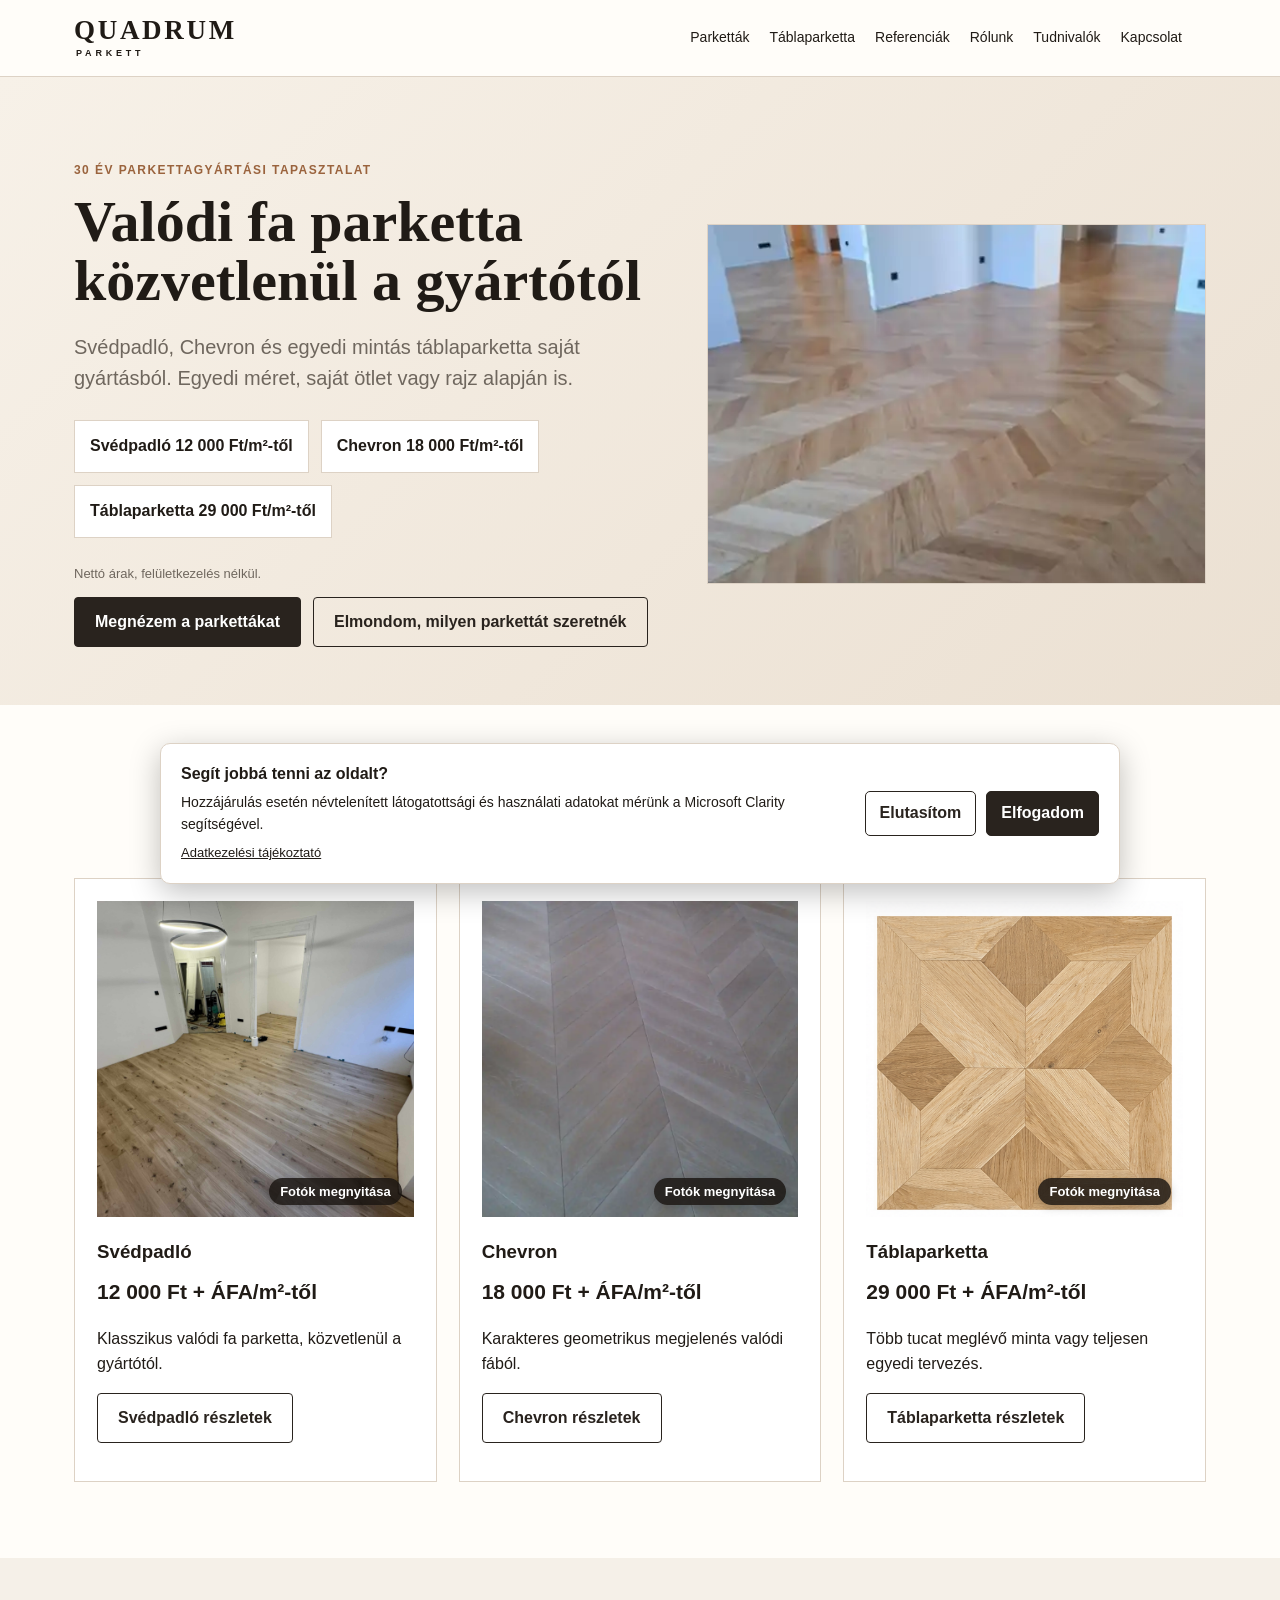
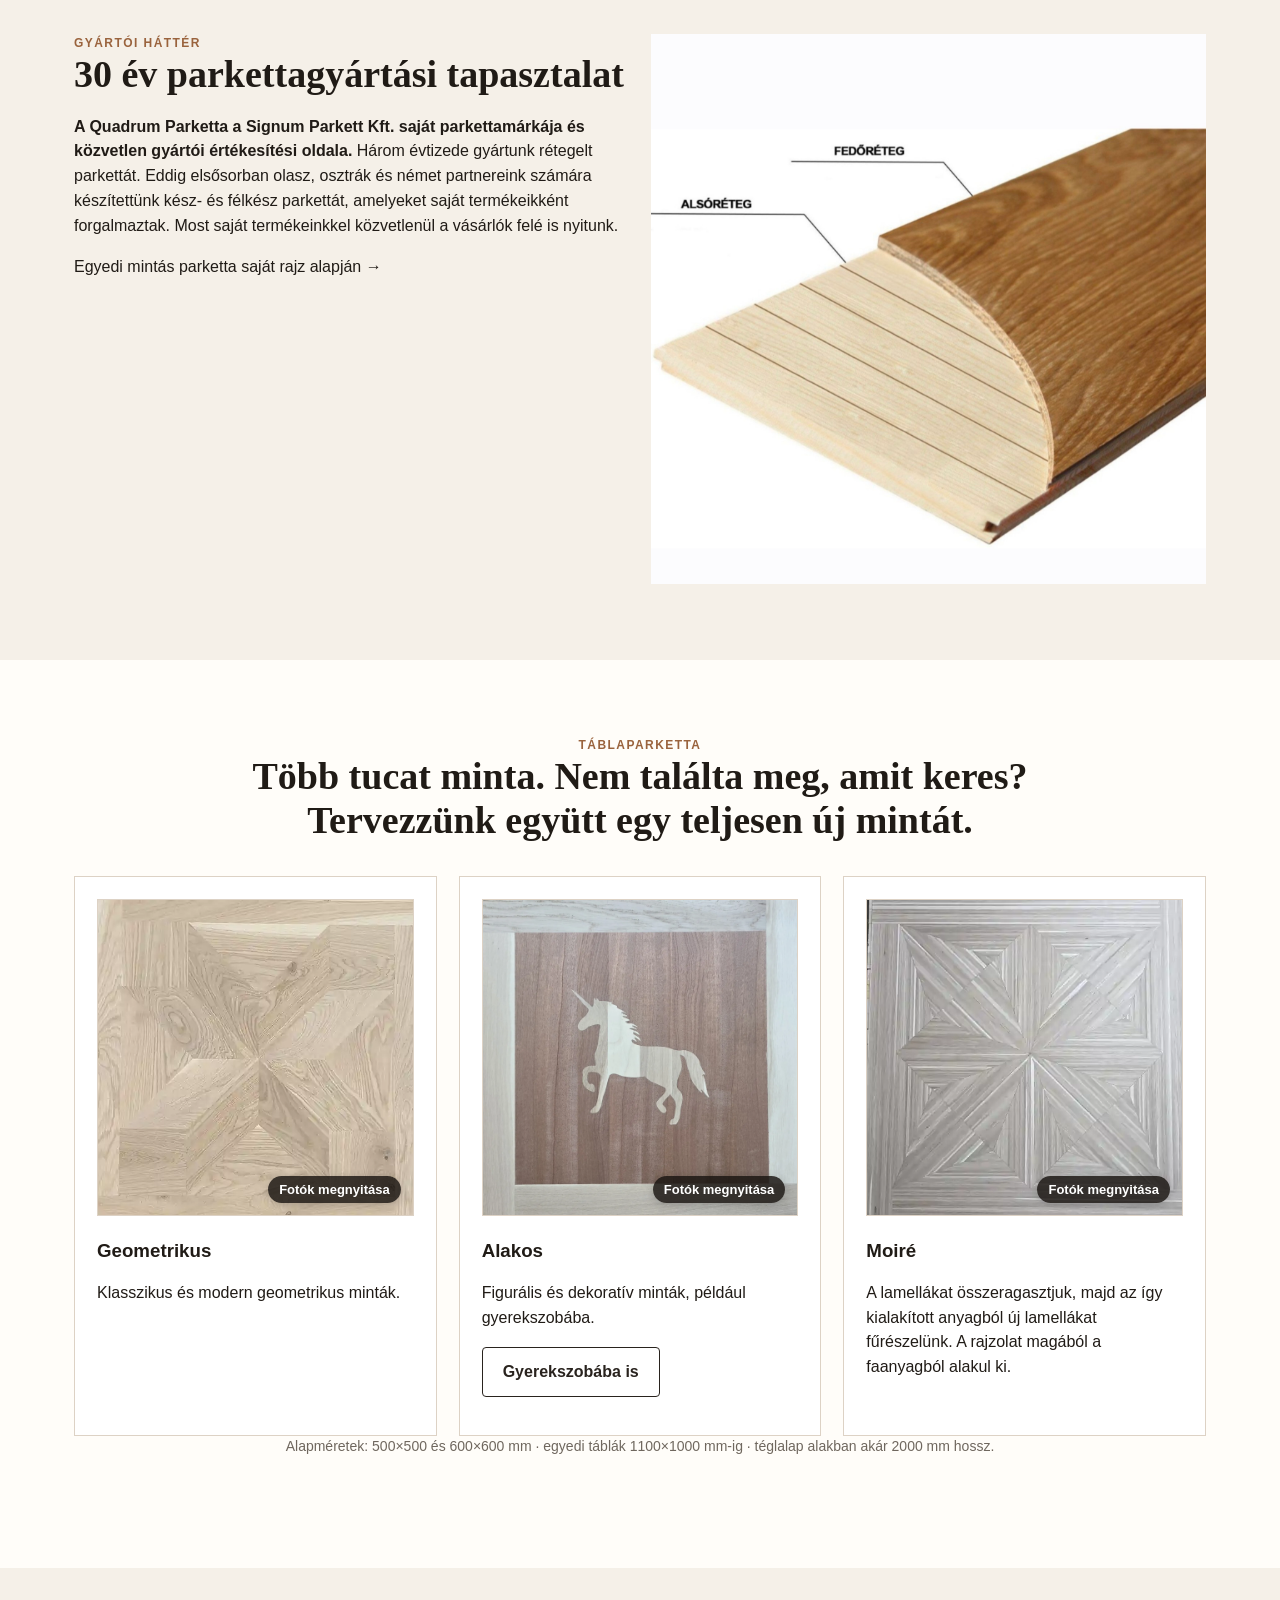
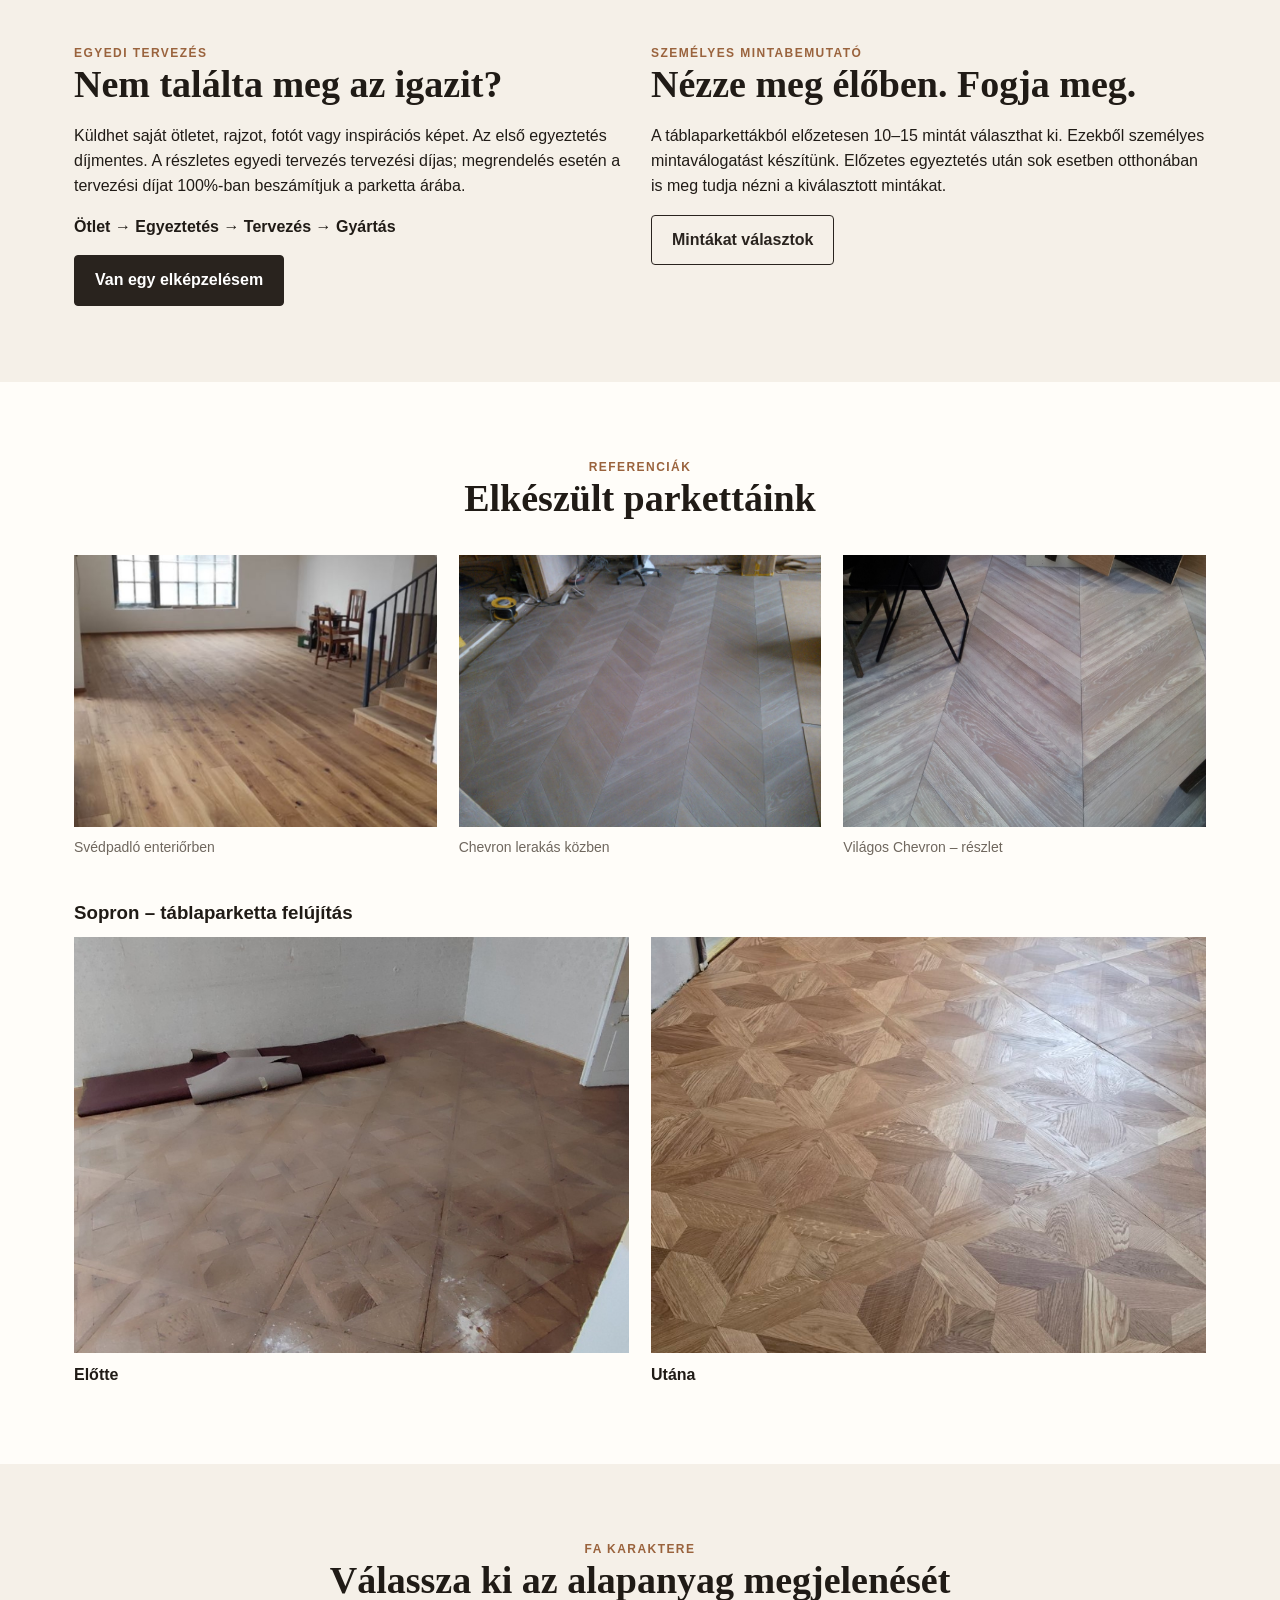
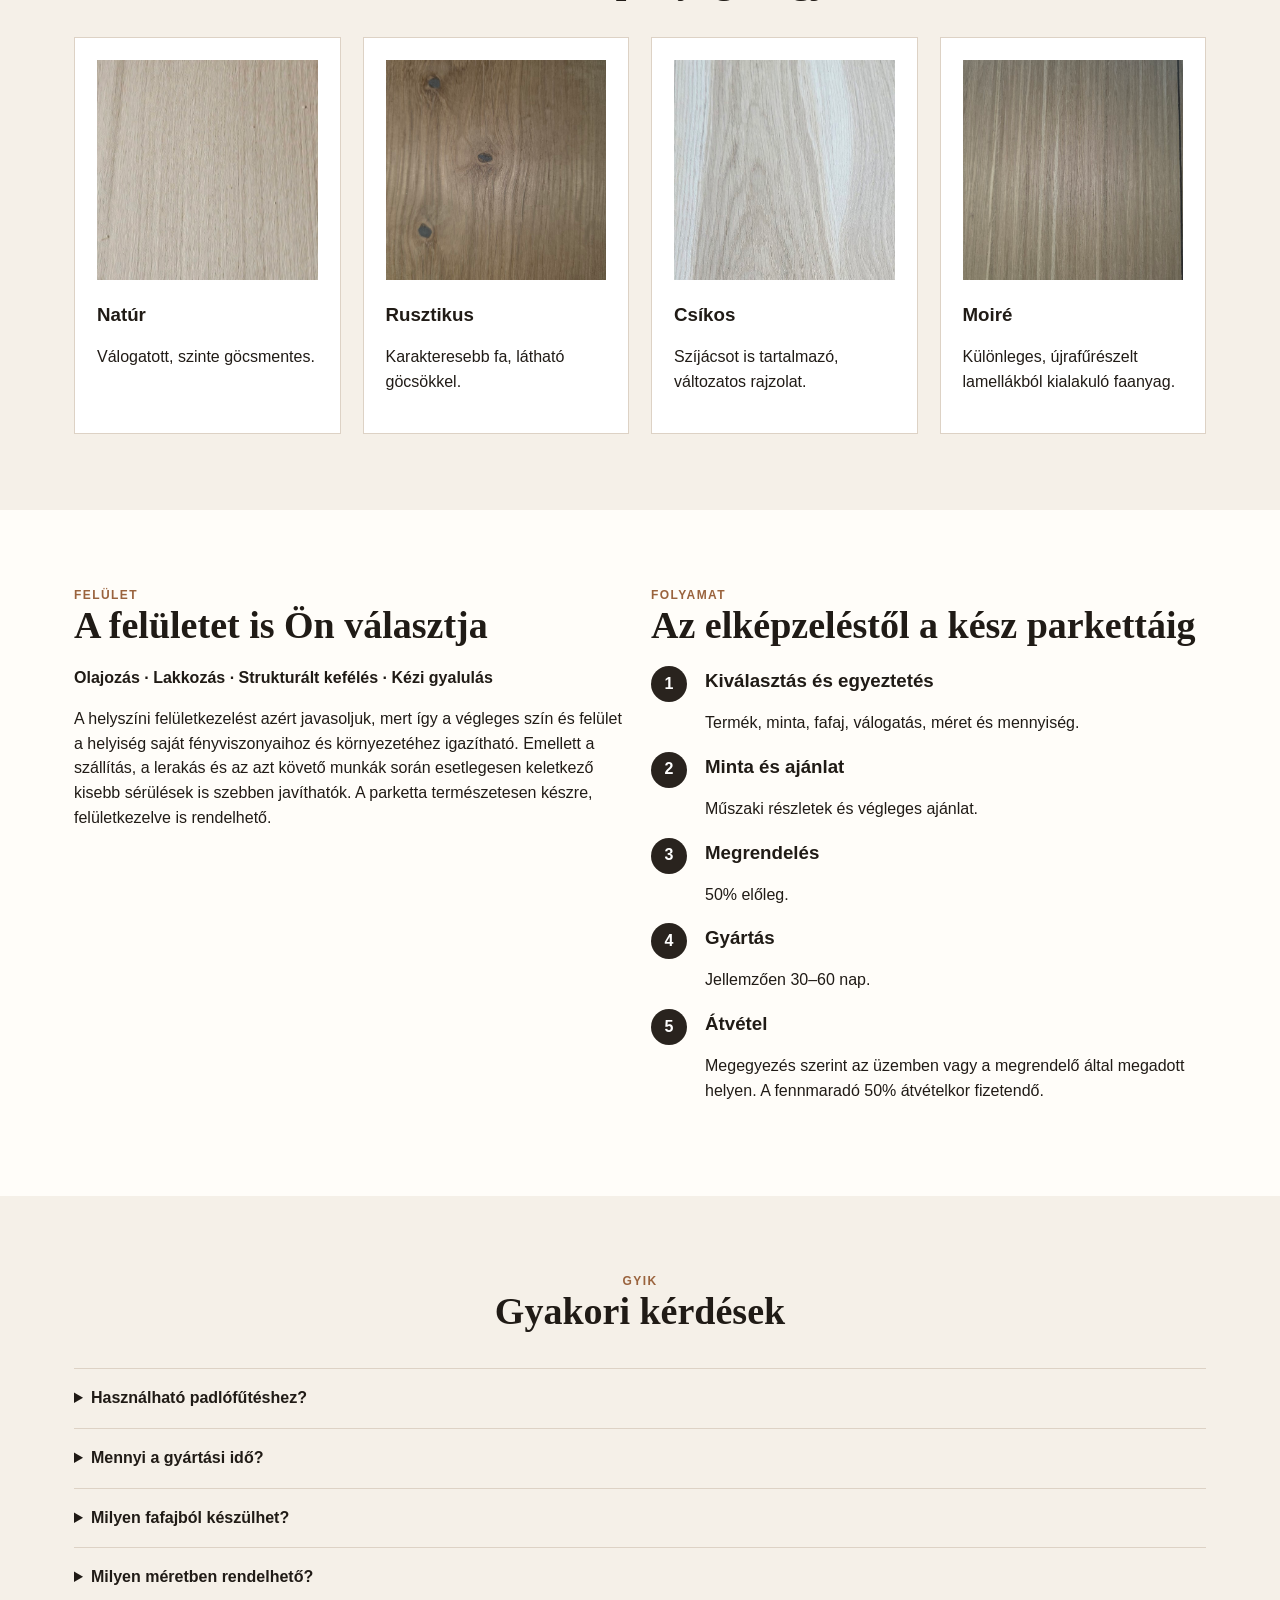
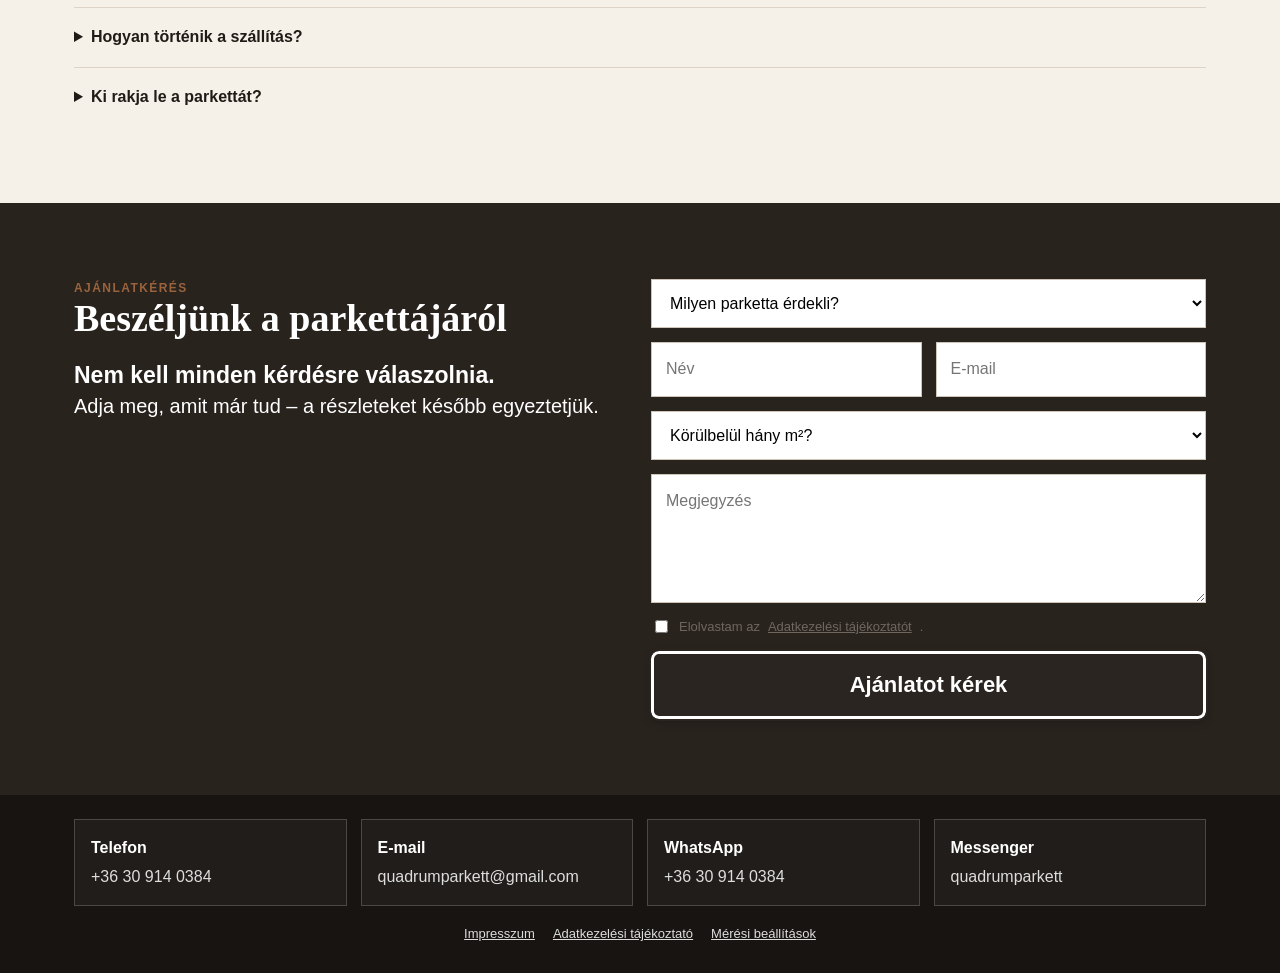
==== index.html @ 2db53fca "Link table parquet card to product page" ====
<!doctype html><html lang="hu"><head><meta charset="UTF-8"><meta name="viewport" content="width=device-width,initial-scale=1"><meta name="description" content="Valódi fa parketta közvetlenül a gyártótól. Svédpadló, Chevron és egyedi mintás táblaparketta akár saját rajz alapján."><title>Quadrum Parketta – közvetlenül a gyártótól</title><link rel="stylesheet" href="styles.css?v=20260909-gallery-3"><script src="analytics.js?v=20260909" defer></script><script src="gallery.js?v=20260909-6" defer></script></head><body>
<header class="header"><div class="wrap nav"><a class="brand" href="#" aria-label="Quadrum Parketta"><span class="brand-main">QUADRUM</span><span class="brand-sub">PARKETT</span></a><nav class="navlinks"><a href="#parkettak">Parketták</a><a href="#tabla">Táblaparketta</a><a href="#referenciak">Referenciák</a><a href="#rolunk">Rólunk</a><a href="#tudnivalok">Tudnivalók</a><a href="#kapcsolat">Kapcsolat</a></nav><div class="header-actions"><a class="btn alt contact-btn" href="#kapcsolat">Kapcsolat</a></div></div></header>
<main>
<section class="hero"><div class="wrap hero-grid"><div><div class="eyebrow">30 év parkettagyártási tapasztalat</div><h1>Valódi fa parketta közvetlenül a gyártótól</h1><p class="lead">Svédpadló, Chevron és egyedi mintás táblaparketta saját gyártásból. Egyedi méret, saját ötlet vagy rajz alapján is.</p><div class="prices"><a class="price" href="#svedpadlo">Svédpadló 12 000 Ft/m²-től</a><a class="price" href="#chevron">Chevron 18 000 Ft/m²-től</a><a class="price" href="#tablaparketta">Táblaparketta 29 000 Ft/m²-től</a></div><p class="note">Nettó árak, felületkezelés nélkül.</p><div class="actions"><a class="btn" href="#parkettak">Megnézem a parkettákat</a><a class="btn alt" href="#ajanlat">Elmondom, milyen parkettát szeretnék</a></div></div><img class="photo-img hero-photo" src="images/hero-selected.webp" alt="Quadrum Parketta referencia"></div></section>
<section id="parkettak" class="section"><div class="wrap"><div class="center"><div class="eyebrow">Válasszon parkettát</div><h2>Három irány. Egyedi gyártási szabadság.</h2></div><div class="grid3">
<article id="svedpadlo" class="card gallery-card"><button class="square-photo gallery-trigger" type="button" data-gallery="svedpadlo" aria-label="Svédpadló galéria megnyitása"><img src="images/svedpadlo.jpg" alt="Svédpadló" style="object-fit:cover"><span class="gallery-hint">Fotók megnyitása</span></button><h3>Svédpadló</h3><div class="bigprice">12 000 Ft + ÁFA/m²-től</div><p>Klasszikus valódi fa parketta, közvetlenül a gyártótól.</p><p><a class="btn alt" href="svedpadlo/">Svédpadló részletek</a></p></article>
<article id="chevron" class="card gallery-card"><button class="square-photo gallery-trigger" type="button" data-gallery="chevron" aria-label="Chevron galéria megnyitása"><img src="images/chevron-selected.webp" alt="Chevron parketta" style="object-fit:cover"><span class="gallery-hint">Fotók megnyitása</span></button><h3>Chevron</h3><div class="bigprice">18 000 Ft + ÁFA/m²-től</div><p>Karakteres geometrikus megjelenés valódi fából.</p><p><a class="btn alt" href="chevron/">Chevron részletek</a></p></article>
<article id="tablaparketta" class="card gallery-card"><button class="square-photo gallery-trigger" type="button" data-gallery="tablaparketta" aria-label="Táblaparketta galéria megnyitása"><img src="images/deg-natur.png" alt="Dég Natúr táblaparketta"><span class="gallery-hint">Fotók megnyitása</span></button><h3>Táblaparketta</h3><div class="bigprice">29 000 Ft + ÁFA/m²-től</div><p>Több tucat meglévő minta vagy teljesen egyedi tervezés.</p><p><a class="btn alt" href="tablaparketta/">Táblaparketta részletek</a></p></article></div></div></section>
<section id="rolunk" class="section tint"><div class="wrap grid2"><div><div class="eyebrow">Gyártói háttér</div><h2>30 év parkettagyártási tapasztalat</h2><p><strong>A Quadrum Parketta a Signum Parkett Kft. saját parkettamárkája és közvetlen gyártói értékesítési oldala.</strong> Három évtizede gyártunk rétegelt parkettát. Eddig elsősorban olasz, osztrák és német partnereink számára készítettünk kész- és félkész parkettát, amelyeket saját termékeikként forgalmaztak. Most saját termékeinkkel közvetlenül a vásárlók felé is nyitunk.</p><p><a href="egyedi-parketta/">Egyedi mintás parketta saját rajz alapján →</a></p></div><img src="images/parketta-felepites.jpg" alt="Rétegelt fa parketta felépítése – fedőréteg és alsóréteg" width="1536" height="1522" loading="lazy" style="display:block;width:100%;height:auto;align-self:center"></div></section>
<section id="tabla" class="section"><div class="wrap"><div class="center"><div class="eyebrow">Táblaparketta</div><h2>Több tucat minta. Nem találta meg, amit keres? Tervezzünk együtt egy teljesen új mintát.</h2></div><div class="grid3"><div class="card gallery-card"><button class="square-photo gallery-trigger" type="button" data-gallery="geometrikus" aria-label="Geometrikus táblaparketta galéria megnyitása"><img src="images/geometrikus-selected.webp" alt="Geometrikus táblaparketta"><span class="gallery-hint">Fotók megnyitása</span></button><h3>Geometrikus</h3><p>Klasszikus és modern geometrikus minták.</p></div><div class="card gallery-card"><button class="square-photo gallery-trigger" type="button" data-gallery="alakos" aria-label="Alakos táblaparketta galéria megnyitása"><img src="images/gallery/tablaparketta-06.webp" alt="Alakos táblaparketta"><span class="gallery-hint">Fotók megnyitása</span></button><h3>Alakos</h3><p>Figurális és dekoratív minták, például gyerekszobába.</p><p><a class="btn alt" href="gyerekszoba/">Gyerekszobába is</a></p></div><div class="card gallery-card"><button class="square-photo gallery-trigger" type="button" data-gallery="moire" aria-label="Moiré táblaparketta galéria megnyitása"><img src="images/moire-selected.webp" alt="Moiré táblaparketta"><span class="gallery-hint">Fotók megnyitása</span></button><h3>Moiré</h3><p>A lamellákat összeragasztjuk, majd az így kialakított anyagból új lamellákat fűrészelünk. A rajzolat magából a faanyagból alakul ki.</p></div></div><p class="center meta">Alapméretek: 500×500 és 600×600 mm · egyedi táblák 1100×1000 mm-ig · téglalap alakban akár 2000 mm hossz.</p></div></section>
<section class="section tint"><div class="wrap grid2"><div><div class="eyebrow">Egyedi tervezés</div><h2>Nem találta meg az igazit?</h2><p>Küldhet saját ötletet, rajzot, fotót vagy inspirációs képet. Az első egyeztetés díjmentes. A részletes egyedi tervezés tervezési díjas; megrendelés esetén a tervezési díjat 100%-ban beszámítjuk a parketta árába.</p><p><strong>Ötlet → Egyeztetés → Tervezés → Gyártás</strong></p><a class="btn" href="#ajanlat">Van egy elképzelésem</a></div><div><div class="eyebrow">Személyes mintabemutató</div><h2>Nézze meg élőben. Fogja meg.</h2><p>A táblaparkettákból előzetesen 10–15 mintát választhat ki. Ezekből személyes mintaválogatást készítünk. Előzetes egyeztetés után sok esetben otthonában is meg tudja nézni a kiválasztott mintákat.</p><a class="btn alt" href="#ajanlat">Mintákat választok</a></div></div></section>
<section id="referenciak" class="section"><div class="wrap"><div class="center"><div class="eyebrow">Referenciák</div><h2>Elkészült parkettáink</h2></div><div class="grid3"><figure style="margin:0;min-width:0"><div style="aspect-ratio:4/3;overflow:hidden"><img src="images/referencia-svedpadlo.jpg" alt="Svédpadló enteriőrben" loading="lazy" style="display:block;width:100%;height:100%;object-fit:cover;transform:scale(1.12);"></div><figcaption class="meta" style="margin-top:10px">Svédpadló enteriőrben</figcaption></figure><figure style="margin:0;min-width:0"><div style="aspect-ratio:4/3;overflow:hidden"><img src="images/referencia-chevron-lerakas.jpg" alt="Chevron lerakás közben" loading="lazy" style="display:block;width:100%;height:100%;object-fit:cover;"></div><figcaption class="meta" style="margin-top:10px">Chevron lerakás közben</figcaption></figure><figure style="margin:0;min-width:0"><div style="aspect-ratio:4/3;overflow:hidden"><img src="images/referencia-chevron-vilagos.jpg" alt="Világos Chevron – részlet" loading="lazy" style="display:block;width:100%;height:100%;object-fit:cover;"></div><figcaption class="meta" style="margin-top:10px">Világos Chevron – részlet</figcaption></figure></div><div style="margin-top:40px"><h3>Sopron – táblaparketta felújítás</h3><div class="grid2"><figure style="margin:0;min-width:0"><a href="images/sopron-elotte.jpg" target="_blank" rel="noopener" aria-label="Előtte – teljes fotó megnyitása"><img src="images/sopron-elotte.jpg" alt="Soproni táblaparketta felújítás előtt" loading="lazy" style="display:block;width:100%;aspect-ratio:4/3;object-fit:cover"></a><figcaption style="margin-top:10px;font-weight:700">Előtte</figcaption></figure><figure style="margin:0;min-width:0"><a href="images/sopron-utana.jpg" target="_blank" rel="noopener" aria-label="Utána – teljes fotó megnyitása"><img src="images/sopron-utana.jpg" alt="Soproni táblaparketta felújítás után" loading="lazy" style="display:block;width:100%;aspect-ratio:4/3;object-fit:cover"></a><figcaption style="margin-top:10px;font-weight:700">Utána</figcaption></figure></div></div></div></section>
<section class="section tint"><div class="wrap"><div class="center"><div class="eyebrow">Fa karaktere</div><h2>Válassza ki az alapanyag megjelenését</h2></div><div class="grid4"><div class="card"><img src="images/fa-karakter-natur.jpg" alt="Natúr faanyag felülete" loading="lazy" style="display:block;width:100%;aspect-ratio:1/1;object-fit:cover;object-position:center;margin:0 0 20px"><h3>Natúr</h3><p>Válogatott, szinte göcsmentes.</p></div><div class="card"><img src="images/fa-karakter-rusztikus.jpg" alt="Rusztikus faanyag felülete" loading="lazy" style="display:block;width:100%;aspect-ratio:1/1;object-fit:cover;object-position:center;margin:0 0 20px"><h3>Rusztikus</h3><p>Karakteresebb fa, látható göcsökkel.</p></div><div class="card"><img src="images/fa-karakter-csikos.jpg" alt="Csíkos faanyag felülete" loading="lazy" style="display:block;width:100%;aspect-ratio:1/1;object-fit:cover;object-position:center;margin:0 0 20px"><h3>Csíkos</h3><p>Szíjácsot is tartalmazó, változatos rajzolat.</p></div><div class="card"><img src="images/fa-karakter-moire.jpg" alt="Moiré faanyag felülete" loading="lazy" style="display:block;width:100%;aspect-ratio:1/1;object-fit:cover;object-position:center;margin:0 0 20px"><h3>Moiré</h3><p>Különleges, újrafűrészelt lamellákból kialakuló faanyag.</p></div></div></div></section>
<section id="tudnivalok" class="section"><div class="wrap grid2"><div><div class="eyebrow">Felület</div><h2>A felületet is Ön választja</h2><p><strong>Olajozás · Lakkozás · Strukturált kefélés · Kézi gyalulás</strong></p><p>A helyszíni felületkezelést azért javasoljuk, mert így a végleges szín és felület a helyiség saját fényviszonyaihoz és környezetéhez igazítható. Emellett a szállítás, a lerakás és az azt követő munkák során esetlegesen keletkező kisebb sérülések is szebben javíthatók. A parketta természetesen készre, felületkezelve is rendelhető.</p></div><div class="steps"><div class="eyebrow">Folyamat</div><h2>Az elképzeléstől a kész parkettáig</h2><div class="step"><h3>Kiválasztás és egyeztetés</h3><p>Termék, minta, fafaj, válogatás, méret és mennyiség.</p></div><div class="step"><h3>Minta és ajánlat</h3><p>Műszaki részletek és végleges ajánlat.</p></div><div class="step"><h3>Megrendelés</h3><p>50% előleg.</p></div><div class="step"><h3>Gyártás</h3><p>Jellemzően 30–60 nap.</p></div><div class="step"><h3>Átvétel</h3><p>Megegyezés szerint az üzemben vagy a megrendelő által megadott helyen. A fennmaradó 50% átvételkor fizetendő.</p></div></div></div></section>
<section class="section tint faq"><div class="wrap"><div class="center"><div class="eyebrow">GYIK</div><h2>Gyakori kérdések</h2></div><details><summary>Használható padlófűtéshez?</summary><p>Igen. A 2 és 3 rétegű parketta egyaránt alkalmas padlófűtéshez.</p></details><details><summary>Mennyi a gyártási idő?</summary><p>Jellemzően 30–60 nap, a választott terméktől és mintától függően.</p></details><details><summary>Milyen fafajból készülhet?</summary><p>Alapként tölgy és kőris, de különleges, kereskedelmi forgalomban beszerezhető és műszakilag megfelelő fafajból is tudunk fedőlamellát gyártani.</p></details><details><summary>Milyen méretben rendelhető?</summary><div class="size-table">
<div class="size-row"><strong>2 rétegű svédpadló</strong><span>Szélesség: 120–140 mm</span><span>Hossz: 500–1200 mm</span></div>
<div class="size-row"><strong>3 rétegű svédpadló</strong><span>Szélesség: 120–250 mm</span><span>Hossz: 400–2400 mm, maximum 2800 mm</span></div>
<div class="size-row"><strong>Chevron</strong><span>Alapméret: 120×600 és 120×1200 mm</span><span>Egyedi méretben is rendelhető</span></div>
<div class="size-row"><strong>Táblaparketta</strong><span>Alapméret: 500×500 és 600×600 mm</span><span>Egyedileg: akár 1100×1100 mm, és akár téglalap alakban is rendelhető</span></div>
</div></details><details><summary>Hogyan történik a szállítás?</summary><p>A szállítást igény esetén külső fuvarozó partnerrel meg tudjuk szervezni, de a parketta saját szállítással is átvehető.</p></details><details><summary>Ki rakja le a parkettát?</summary><p>Igény esetén parkettás szakembert tudunk ajánlani.</p></details></div></section>
<section id="ajanlat" class="section contact"><div class="wrap"><div id="form-success" class="form-success" hidden><strong>Köszönjük az ajánlatkérést.</strong><br>Az üzenetet elküldtük. Hamarosan felvesszük Önnel a kapcsolatot.</div></div><div class="wrap grid2"><div><div class="eyebrow">Ajánlatkérés</div><h2>Beszéljünk a parkettájáról</h2><p class="quote-note"><strong>Nem kell minden kérdésre válaszolnia.</strong><br>Adja meg, amit már tud – a részleteket később egyeztetjük.</p></div><form class="form" action="https://formsubmit.co/quadrumparkett@gmail.com" method="POST">
<input type="hidden" name="_subject" value="Új Quadrum Parketta ajánlatkérés">
<input type="hidden" name="_template" value="table">
<input type="hidden" name="_url" value="https://quadrumparkett.com/">
<input type="hidden" name="_next" value="https://quadrumparkett.com/koszonjuk.html">
<select class="full" name="Parketta típusa" required><option value="">Milyen parketta érdekli?</option><option>Svédpadló</option><option>Chevron</option><option>Táblaparketta</option><option>Még nem tudom</option></select>
<input type="text" name="Név" placeholder="Név" required>
<input type="email" name="email" placeholder="E-mail" required>
<select class="full" name="Mennyiség (m²)"><option value="">Körülbelül hány m²?</option><option>10–30 m²</option><option>30–50 m²</option><option>50–100 m²</option><option>100 m² felett</option></select>
<textarea rows="4" name="Megjegyzés" placeholder="Megjegyzés"></textarea>
<label class="full form-consent"><input type="checkbox" required> Elolvastam az <a href="adatkezeles.html" target="_blank" rel="noopener">Adatkezelési tájékoztatót</a>.</label>
<button class="btn full" type="submit">Ajánlatot kérek</button>
</form></div></section>
</main><a class="floating-quote" href="#ajanlat">Érdekel</a><section id="kapcsolat" class="contact-bottom"><div class="wrap"><div class="contact-links"><a href="tel:+36309140384"><strong>Telefon</strong><span>+36 30 914 0384</span></a><a href="mailto:quadrumparkett@gmail.com"><strong>E-mail</strong><span>quadrumparkett@gmail.com</span></a><a href="https://wa.me/36309140384" target="_blank" rel="noopener"><strong>WhatsApp</strong><span>+36 30 914 0384</span></a><a href="https://m.me/quadrumparkett" target="_blank" rel="noopener"><strong>Messenger</strong><span>quadrumparkett</span></a></div></div><div class="legal-links"><a href="impresszum.html">Impresszum</a><a href="adatkezeles.html">Adatkezelési tájékoztató</a></div></section>
<script>
(function(){
  const params=new URLSearchParams(window.location.search);
  if(params.get('ajanlat')==='elkuldve'){
    const box=document.getElementById('form-success');
    if(box){
      box.hidden=false;
      setTimeout(()=>box.scrollIntoView({behavior:'smooth',block:'center'}),150);
    }
    history.replaceState({},document.title,window.location.pathname+'#ajanlat');
  }
})();
</script><div id="product-gallery" class="gallery-modal" hidden role="dialog" aria-modal="true" aria-labelledby="gallery-title"><button class="gallery-close" type="button" aria-label="Galéria bezárása">×</button><button class="gallery-nav gallery-prev" type="button" aria-label="Előző fotó">‹</button><div class="gallery-stage"><img class="gallery-image" src="" alt=""><div class="gallery-caption"><strong id="gallery-title"></strong><span class="gallery-counter"></span></div></div><button class="gallery-nav gallery-next" type="button" aria-label="Következő fotó">›</button></div></body></html>
---- styles.css ----
:root{--ink:#201b16;--muted:#6f675e;--cream:#f5f0e8;--paper:#fffdf9;--wood:#9a633d;--line:#ddd2c5;--dark:#29231e;--max:1180px}*{box-sizing:border-box}html{scroll-behavior:smooth}body{margin:0;font-family:Arial,Helvetica,sans-serif;color:var(--ink);background:var(--paper);line-height:1.55}a{color:inherit;text-decoration:none}.wrap{max-width:var(--max);margin:auto;padding:0 24px}.header{position:sticky;top:0;z-index:20;background:rgba(255,253,249,.96);border-bottom:1px solid var(--line)}.nav{height:76px;display:flex;align-items:center;gap:24px}.brand{font-size:22px;font-weight:800;letter-spacing:.04em;margin-right:auto}.navlinks{display:flex;gap:20px;font-size:14px}.btn{display:inline-flex;justify-content:center;align-items:center;min-height:48px;padding:12px 20px;border-radius:4px;background:var(--dark);color:white;font-weight:700;border:1px solid var(--dark)}.btn.alt{background:transparent;color:var(--dark)}.hero{padding:84px 0 58px;background:linear-gradient(135deg,#f7f1e8,#ebe0d2)}.hero-grid{display:grid;grid-template-columns:1.08fr .92fr;gap:48px;align-items:center}.eyebrow{text-transform:uppercase;letter-spacing:.12em;font-size:12px;font-weight:800;color:var(--wood)}h1{font-family:Georgia,serif;font-size:58px;line-height:1.02;margin:12px 0 22px}h2{font-family:Georgia,serif;font-size:38px;line-height:1.15;margin:0 0 18px}h3{margin:0 0 10px}.lead{font-size:20px;color:var(--muted);max-width:680px}.prices{display:flex;gap:12px;flex-wrap:wrap;margin:26px 0}.price{background:white;border:1px solid var(--line);padding:13px 15px;font-weight:700}.actions{display:flex;gap:12px;flex-wrap:wrap}.photo{min-height:430px;border:1px dashed #9c8f80;background:#e9dfd2;display:flex;align-items:center;justify-content:center;text-align:center;color:#74695e;padding:24px}.photo.small{min-height:230px}.section{padding:76px 0}.section.tint{background:var(--cream)}.center{text-align:center;max-width:780px;margin:0 auto 34px}.grid3,.grid4,.grid2{display:grid;gap:22px}.grid3{grid-template-columns:repeat(3,1fr)}.grid4{grid-template-columns:repeat(4,1fr)}.grid2{grid-template-columns:repeat(2,1fr)}.card{background:white;border:1px solid var(--line);padding:22px}.card .photo{margin:-22px -22px 20px}.meta{color:var(--muted);font-size:14px}.bigprice{font-size:21px;font-weight:800;margin:10px 0 18px}.steps{counter-reset:s}.step{position:relative;padding-left:54px}.step:before{counter-increment:s;content:counter(s);position:absolute;left:0;top:0;width:36px;height:36px;border-radius:50%;background:var(--dark);color:#fff;display:grid;place-items:center;font-weight:800}.faq details{border-top:1px solid var(--line);padding:17px 0}.faq summary{font-weight:800;cursor:pointer}.contact{background:var(--dark);color:#fff}.contact .meta{color:#d9d0c7}.form{display:grid;grid-template-columns:1fr 1fr;gap:14px}.form input,.form select,.form textarea{width:100%;padding:14px;border:1px solid #cfc4b8;background:white;font:inherit}.form textarea,.form .full{grid-column:1/-1}.footer{padding:36px 0;background:#171411;color:#ddd}.sticky-mobile{display:none}.note{font-size:13px;color:var(--muted)}@media(max-width:850px){.wrap{padding:0 18px}.nav{height:64px}.navlinks{display:none}.header .btn{padding:9px 12px;min-height:42px}h1{font-size:39px}.hero{padding:52px 0 42px}.hero-grid,.grid2{grid-template-columns:1fr}.hero-grid .photo{min-height:260px}.grid3,.grid4{grid-template-columns:1fr}.section{padding:54px 0}.prices{display:grid;grid-template-columns:1fr;margin:20px 0}.price{padding:10px 12px}.actions{display:grid}.form{grid-template-columns:1fr}.form>*{grid-column:1}.sticky-mobile{display:grid;grid-template-columns:1fr 1fr;position:fixed;bottom:0;left:0;right:0;z-index:30}.sticky-mobile a{padding:13px;text-align:center;font-weight:800;border-top:1px solid var(--line);background:white}.sticky-mobile a:last-child{background:var(--dark);color:white}.footer{padding-bottom:80px}}
.photo-img{width:100%;height:430px;display:block;object-fit:cover;border:1px solid var(--line)}.photo-img.small{height:230px}.card .photo-img{margin:-22px -22px 20px;width:calc(100% + 44px)}@media(max-width:850px){.photo-img.hero-photo{height:280px}.photo-img.small{height:240px}}

/* Desktop photo sizing */
@media(min-width:851px){.photo-img{height:330px}.photo-img.hero-photo{height:360px}.photo-img.small{height:180px}}

/* Mobile square images for table parquet cards only */
@media(max-width:850px){#tabla .photo-img.small{height:auto;aspect-ratio:1/1;object-fit:cover}}

/* Square table parquet images on desktop too */
@media(min-width:851px){#tabla .photo-img.small{height:auto;aspect-ratio:1/1;object-fit:cover}}

/* Force table parquet cards to true square dimensions at every viewport */
#tabla .card .photo-img.small{width:calc(100% + 44px);height:auto!important;aspect-ratio:1 / 1!important;object-fit:cover;}

/* True square image frame for table parquet cards */
#tabla .square-photo{width:calc(100% + 44px);aspect-ratio:1/1;overflow:hidden;margin:-22px -22px 20px;border:1px solid var(--line);}
#tabla .square-photo img{width:100%;height:100%;display:block;object-fit:cover;}

/* Desktop table parquet: keep all 3 square photos inside their cards */
@media(min-width:851px){
  #tabla .grid3 > .card{min-width:0;}
  #tabla .square-photo{width:100%;margin:0 0 20px;aspect-ratio:1/1;overflow:hidden;}
  #tabla .square-photo img{width:100%;height:100%;object-fit:cover;}
}

/* Quote form reassurance */
.form-notice{font-size:1.18rem;line-height:1.45;margin:0 0 18px;padding:14px 16px;border:2px solid var(--accent);border-radius:10px;background:#fff;font-weight:500;}
.form-notice strong{font-size:1.25rem;}
@media(max-width:850px){.form-notice{font-size:1.08rem}.form-notice strong{font-size:1.15rem}}

/* Quote form mobile emphasis */
.quote-note{font-size:17px;line-height:1.5;margin:0 0 18px;color:#fff;}
.quote-note strong{font-size:19px;}
.form .btn{font-size:18px;padding:16px 22px;min-height:56px;font-weight:800;border-radius:6px;}
@media(max-width:850px){
  .quote-note{font-size:20px;line-height:1.45;margin-bottom:22px;}
  .quote-note strong{font-size:23px;}
  .form .btn{font-size:21px;min-height:64px;padding:18px 22px;border-radius:8px;box-shadow:0 2px 0 rgba(255,255,255,.15) inset;}
}

/* Quote form emphasis on all screens */
.quote-note{font-size:20px;line-height:1.45;margin:0 0 22px;color:#fff;}
.quote-note strong{font-size:23px;}
.form .btn{font-size:21px;min-height:64px;padding:18px 22px;font-weight:800;border-radius:8px;box-shadow:0 2px 0 rgba(255,255,255,.15) inset;}

/* Contact section */
.footer h2{color:#fff;margin-bottom:20px;}
.contact-links{display:grid;grid-template-columns:repeat(4,minmax(0,1fr));gap:14px;margin:0 0 28px;}
.contact-links a{display:flex;flex-direction:column;gap:4px;padding:16px;border:1px solid #4d4742;background:#211d1a;color:#fff;min-width:0;}
.contact-links a:hover{background:#2a2521;}
.contact-links span{color:#ddd;overflow-wrap:anywhere;}
@media(max-width:850px){.contact-links{grid-template-columns:1fr 1fr}.quote-note{font-size:20px}.quote-note strong{font-size:23px}.form .btn{font-size:21px;min-height:64px;}}
@media(max-width:520px){.contact-links{grid-template-columns:1fr}}

/* Mobile bottom contact bar: four icon-only actions */
@media(max-width:850px){
  .sticky-mobile{grid-template-columns:repeat(4,1fr)}
  .sticky-mobile a,.sticky-mobile a:last-child{
    display:flex;align-items:center;justify-content:center;
    min-height:56px;padding:10px;font-size:27px;line-height:1;
    background:white;color:var(--dark);border-top:1px solid var(--line);
    border-right:1px solid var(--line)
  }
  .sticky-mobile a:last-child{border-right:0}
}

/* Clear branded-style mobile contact symbols */
@media(max-width:850px){
 .sticky-mobile{display:grid!important;grid-template-columns:repeat(4,1fr)!important}
 .contact-icon{width:36px;height:36px;border-radius:50%;display:inline-flex;align-items:center;justify-content:center;font-weight:900;font-size:19px;line-height:1;border:2px solid currentColor}
 .phone-icon,.mail-icon{font-size:21px}
 .whatsapp-icon{font-size:12px;letter-spacing:-1px}
 .messenger-icon{font-size:18px;font-style:italic}
}


/* Mobile contact bar: four clear actions in one row */
@media(max-width:850px){
  .sticky-mobile{display:grid!important;grid-template-columns:repeat(4,minmax(0,1fr))!important;background:#fff}
  .sticky-mobile a,.sticky-mobile a:last-child{min-width:0;min-height:66px;padding:6px 2px 5px;display:flex;flex-direction:column;gap:4px;align-items:center;justify-content:center;background:#fff;color:var(--dark);font-size:11px;font-weight:700}
  .sticky-mobile a::after{font-size:10px;line-height:1.1;white-space:nowrap}
  .sticky-mobile a:nth-child(1)::after{content:"Telefon"}
  .sticky-mobile a:nth-child(2)::after{content:"E-mail"}
  .sticky-mobile a:nth-child(3)::after{content:"WhatsApp"}
  .sticky-mobile a:nth-child(4)::after{content:"Messenger"}
  .contact-icon{width:36px;height:36px;border-radius:10px;border:0;color:#fff;box-shadow:0 1px 3px rgba(0,0,0,.18)}
  .phone-icon{background:#333;font-size:22px}
  .mail-icon{background:#d93025;font-size:21px}
  .whatsapp-icon{background:#25D366;font-size:11px;letter-spacing:-.5px}
  .messenger-icon{background:#168AFF;font-size:19px;font-style:italic}
  .footer{padding-bottom:92px}
}

/* Refined Quadrum wordmark */
.brand{
  display:inline-flex;
  flex-direction:column;
  align-items:flex-start;
  justify-content:center;
  gap:0;
  margin-right:auto;
  line-height:1;
  white-space:nowrap;
  text-decoration:none;
}
.brand-main{
  font-family:Georgia,"Times New Roman",serif;
  font-size:25px;
  font-weight:700;
  letter-spacing:.08em;
}
.brand-sub{
  margin-top:3px;
  font-size:10px;
  font-weight:700;
  letter-spacing:.34em;
  padding-left:.12em;
}
@media(max-width:850px){
  .brand-main{font-size:21px;letter-spacing:.06em}
  .brand-sub{font-size:8px;letter-spacing:.28em;margin-top:2px}
}

/* Header wordmark correction */
.header .brand{
  display:grid !important;
  grid-template-rows:auto auto;
  align-content:center;
  justify-items:start;
  width:max-content;
  min-width:max-content;
  white-space:nowrap;
  line-height:1;
}
.header .brand-main{
  display:block;
  font-family:Georgia,"Times New Roman",serif;
  font-size:27px;
  font-weight:700;
  letter-spacing:.10em;
  line-height:.95;
}
.header .brand-sub{
  display:block;
  margin-top:6px;
  padding-left:2px;
  font-family:Arial,Helvetica,sans-serif;
  font-size:9px;
  font-weight:700;
  letter-spacing:.42em;
  line-height:1;
}
@media(max-width:850px){
  .nav{gap:10px}
  .header .brand-main{font-size:22px;letter-spacing:.075em}
  .header .brand-sub{font-size:7px;letter-spacing:.34em;margin-top:4px}
  .header .btn{font-size:14px;padding:8px 10px;min-height:40px}
}

/* Header contact action and simplified contact footer */
.header-actions{display:flex;align-items:center;gap:8px}
.header-actions .contact-btn{background:transparent;color:var(--dark);border:1px solid var(--dark)}
#kapcsolat{scroll-margin-top:84px}
.footer .contact-links{margin-bottom:0}
@media(max-width:850px){
  .nav{gap:8px}
  .header-actions{gap:6px}
  .header-actions .btn{font-size:12px;padding:7px 8px;min-height:38px}
  .header-actions .contact-btn{display:inline-flex}
}

/* Contact button: mobile only */
.header-actions .contact-btn{display:none}
@media(max-width:850px){
  .header-actions .contact-btn{display:inline-flex}
}

/* Final mobile contact navigation */
.header-actions .contact-btn{display:none!important}
.sticky-mobile{display:none!important}
.contact-bottom{padding:24px 0 28px;background:#171411;color:#ddd}
.contact-bottom .contact-links{margin:0}
@media(max-width:850px){
  .header-actions .contact-btn{display:inline-flex!important}
  .contact-bottom{padding-bottom:28px}
}

.legal-links{display:flex;gap:18px;justify-content:center;padding-top:18px;font-size:13px}.legal-links a{text-decoration:underline}.legal-page{max-width:820px}.legal-page h1{margin-top:0}.legal-page h2{margin-top:32px;font-size:24px}@media(max-width:850px){.legal-links{flex-wrap:wrap;gap:10px 18px}.legal-page{padding-bottom:20px}}

.form-consent{display:flex;gap:8px;align-items:flex-start;font-size:13px;color:var(--muted)}.form-consent input{width:auto;margin-top:3px}.form-consent a{text-decoration:underline}

.form-success{max-width:760px;margin:0 auto 24px;padding:18px 20px;border:1px solid #b9aa98;background:#f4eee6;font-size:17px;line-height:1.5}
.form-success strong{font-size:21px}

/* Make interactive actions clearly clickable on desktop */
a.btn, button.btn{cursor:pointer}
@media(min-width:851px){
  a.btn:hover, button.btn:hover{transform:translateY(-1px);box-shadow:0 4px 12px rgba(0,0,0,.14)}
  .form .btn{border:2px solid #fff;background:#2a2520;color:#fff}
}

/* Final desktop quote submit button */
@media(min-width:851px){
  .form button[type="submit"].btn{
    display:flex!important;
    width:100%!important;
    min-height:68px!important;
    padding:18px 24px!important;
    border:3px solid #ffffff!important;
    outline:2px solid #2a2520!important;
    background:#2a2520!important;
    color:#ffffff!important;
    border-radius:8px!important;
    font-size:22px!important;
    font-weight:800!important;
    box-shadow:0 3px 8px rgba(0,0,0,.22)!important;
    cursor:pointer!important;
    transition:transform .15s ease, box-shadow .15s ease, background .15s ease!important;
  }
  .form button[type="submit"].btn:hover{
    background:#3a332d!important;
    transform:translateY(-2px)!important;
    box-shadow:0 6px 14px rgba(0,0,0,.28)!important;
    cursor:pointer!important;
  }
}

/* Square Deg Natur photo in the parquet chooser */
#parkettak .square-photo{width:100%;aspect-ratio:1 / 1;overflow:hidden;margin:0 0 20px;background:#fff;}
#parkettak .square-photo img{display:block;width:100%;height:100%;object-fit:contain;}


/* Persistent mobile quote action */
.floating-quote{display:none}
@media(max-width:850px){
  .floating-quote{
    display:flex;position:fixed;right:12px;top:22%;z-index:40;
    min-height:48px;padding:12px 16px;align-items:center;justify-content:center;
    border:2px solid #fff;border-radius:999px;background:var(--dark);color:#fff;
    font-size:15px;font-weight:800;box-shadow:0 4px 16px rgba(0,0,0,.28)
  }
}

/* Keep process numbering continuous */
.steps{counter-reset:s}

.price{cursor:pointer;transition:transform .15s ease,box-shadow .15s ease,border-color .15s ease}
.price:hover,.price:focus-visible{transform:translateY(-2px);box-shadow:0 4px 12px rgba(0,0,0,.12);border-color:var(--wood)}
#svedpadlo,#chevron,#tablaparketta{scroll-margin-top:96px}

.consent-banner{position:fixed;left:16px;right:16px;bottom:16px;z-index:100;max-width:960px;margin:auto;display:flex;align-items:center;justify-content:space-between;gap:22px;padding:18px 20px;border:1px solid var(--line);border-radius:10px;background:#fff;color:var(--ink);box-shadow:0 8px 30px rgba(0,0,0,.25)}
.consent-banner p{margin:5px 0;font-size:14px}
.consent-banner a{text-decoration:underline;font-size:13px}
.consent-actions{display:flex;gap:10px;flex-shrink:0}
.consent-actions button,.consent-settings{font:inherit;cursor:pointer}
.consent-actions button{min-height:42px;padding:9px 14px;border:1px solid var(--dark);border-radius:5px;background:#fff;color:var(--dark);font-weight:700}
.consent-actions .accept{background:var(--dark);color:#fff}
.consent-settings{padding:0;border:0;background:transparent;color:inherit;text-decoration:underline}
@media(max-width:700px){.consent-banner{display:block;left:10px;right:10px;bottom:10px;padding:16px}.consent-actions{margin-top:14px}.consent-actions button{flex:1}}

/* Lapozható termékgalériák */
.gallery-modal[hidden]{display:none!important}
.gallery-trigger{position:relative;display:block;width:100%;padding:0;border:0;background:none;cursor:pointer;font:inherit;color:inherit;text-align:inherit}
.gallery-trigger:focus-visible{outline:3px solid #8b5e3c;outline-offset:3px}
.gallery-trigger img{transition:transform .25s ease}
.gallery-trigger:hover img{transform:scale(1.035)}
.gallery-hint{position:absolute;right:12px;bottom:12px;padding:7px 11px;border-radius:999px;background:rgba(25,20,16,.82);color:#fff;font-size:13px;font-weight:700;line-height:1;box-shadow:0 2px 10px rgba(0,0,0,.2)}
.gallery-modal{position:fixed;inset:0;z-index:10000;display:grid;grid-template-columns:minmax(48px,80px) minmax(0,1fr) minmax(48px,80px);align-items:center;background:rgba(10,8,7,.96);padding:24px}
.gallery-stage{min-width:0;display:flex;flex-direction:column;align-items:center;justify-content:center;height:calc(100vh - 48px)}
.gallery-image{display:block;max-width:100%;max-height:calc(100vh - 110px);width:auto;height:auto;object-fit:contain;box-shadow:0 8px 34px rgba(0,0,0,.35);transition:transform .22s ease,opacity .22s ease;will-change:transform,opacity;touch-action:pan-y}
.gallery-caption{width:100%;max-width:1000px;display:flex;justify-content:space-between;gap:20px;padding-top:14px;color:#fff;font-size:15px}
.gallery-close,.gallery-nav{border:0;background:rgba(255,255,255,.14);color:#fff;cursor:pointer}
.gallery-close{position:absolute;top:16px;right:18px;z-index:2;width:46px;height:46px;border-radius:50%;font-size:34px;line-height:42px}
.gallery-nav{width:52px;height:72px;border-radius:8px;font-size:52px;line-height:60px}
.gallery-nav:hover,.gallery-close:hover{background:rgba(255,255,255,.25)}
body.gallery-open{overflow:hidden}
@media(max-width:700px){
 .gallery-modal{grid-template-columns:minmax(0,1fr);padding:12px 4px}
 .gallery-stage{height:calc(100vh - 24px)}
 .gallery-image{max-height:calc(100vh - 90px)}
 .gallery-nav{display:none}
 .gallery-close{top:10px;right:10px;width:42px;height:42px;font-size:30px}
 .gallery-caption{padding:10px 6px 0;font-size:14px}
 .gallery-hint{right:9px;bottom:9px;font-size:12px}
}
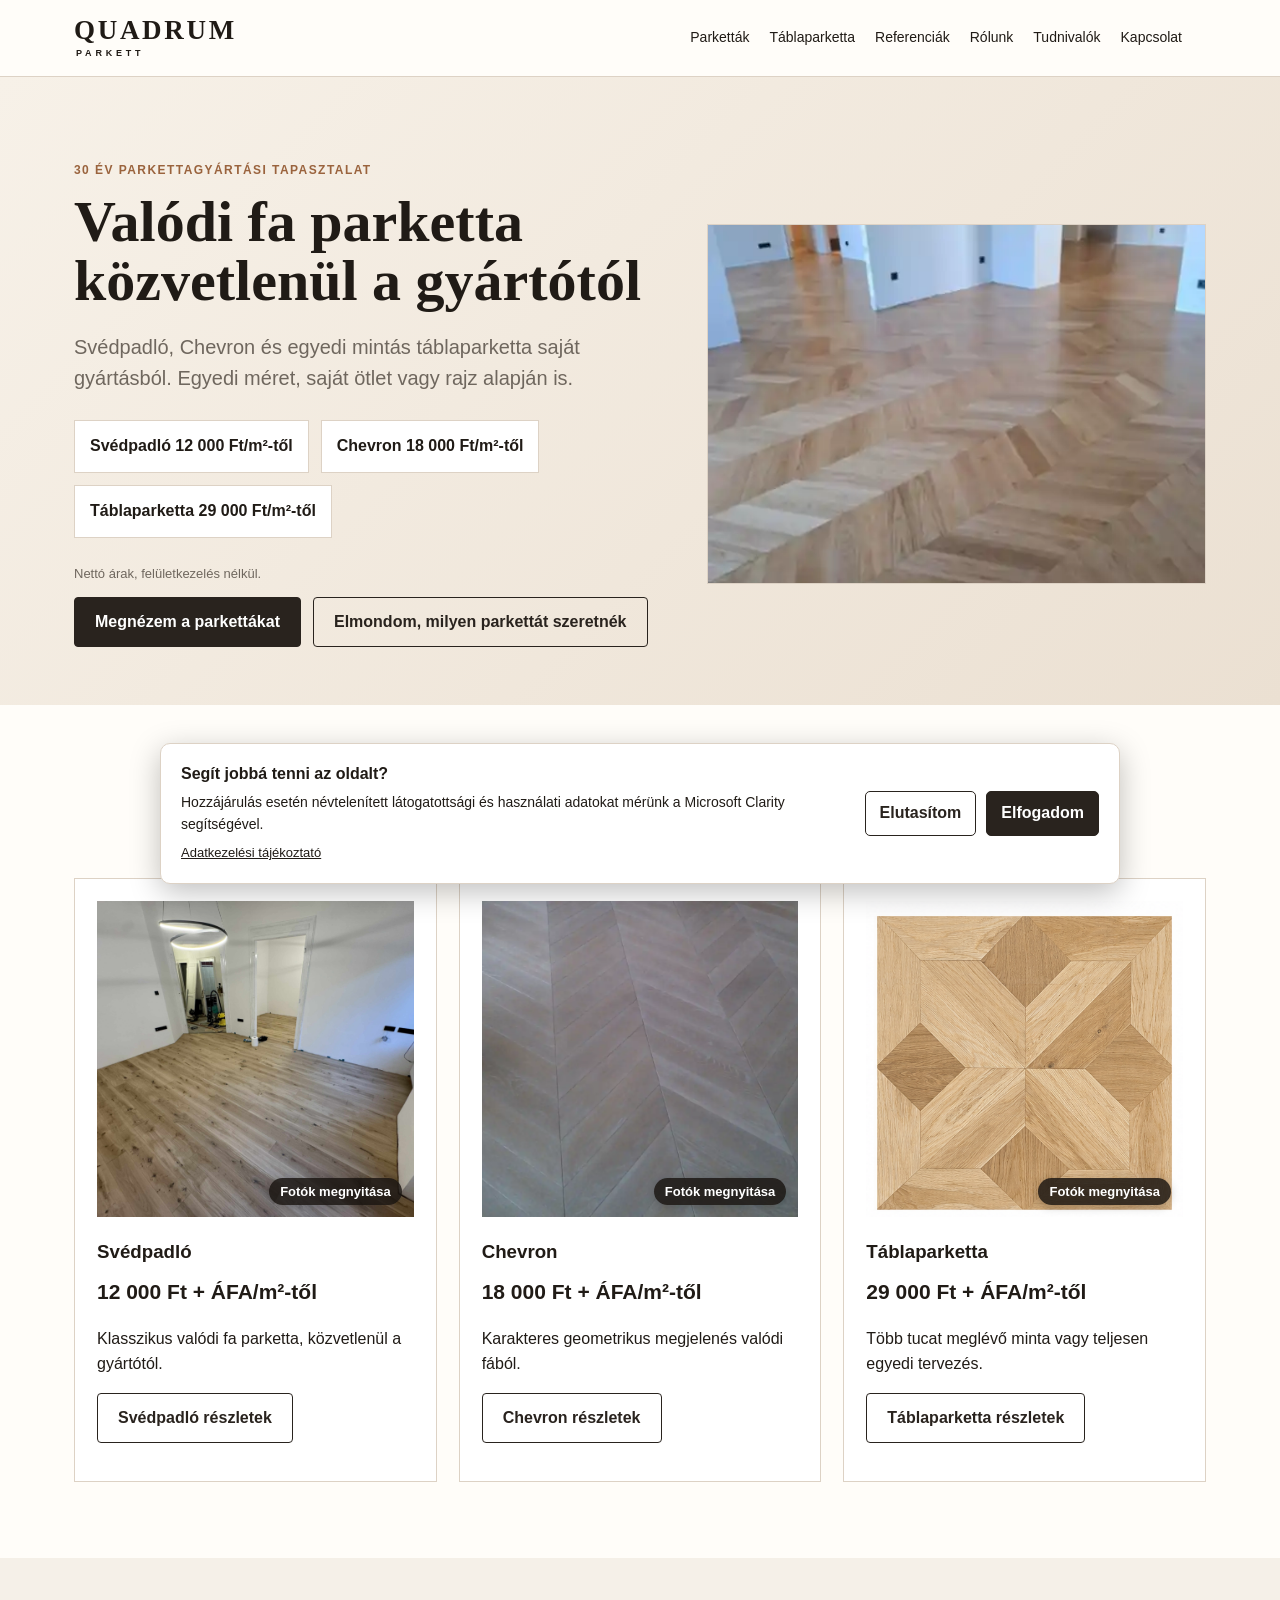
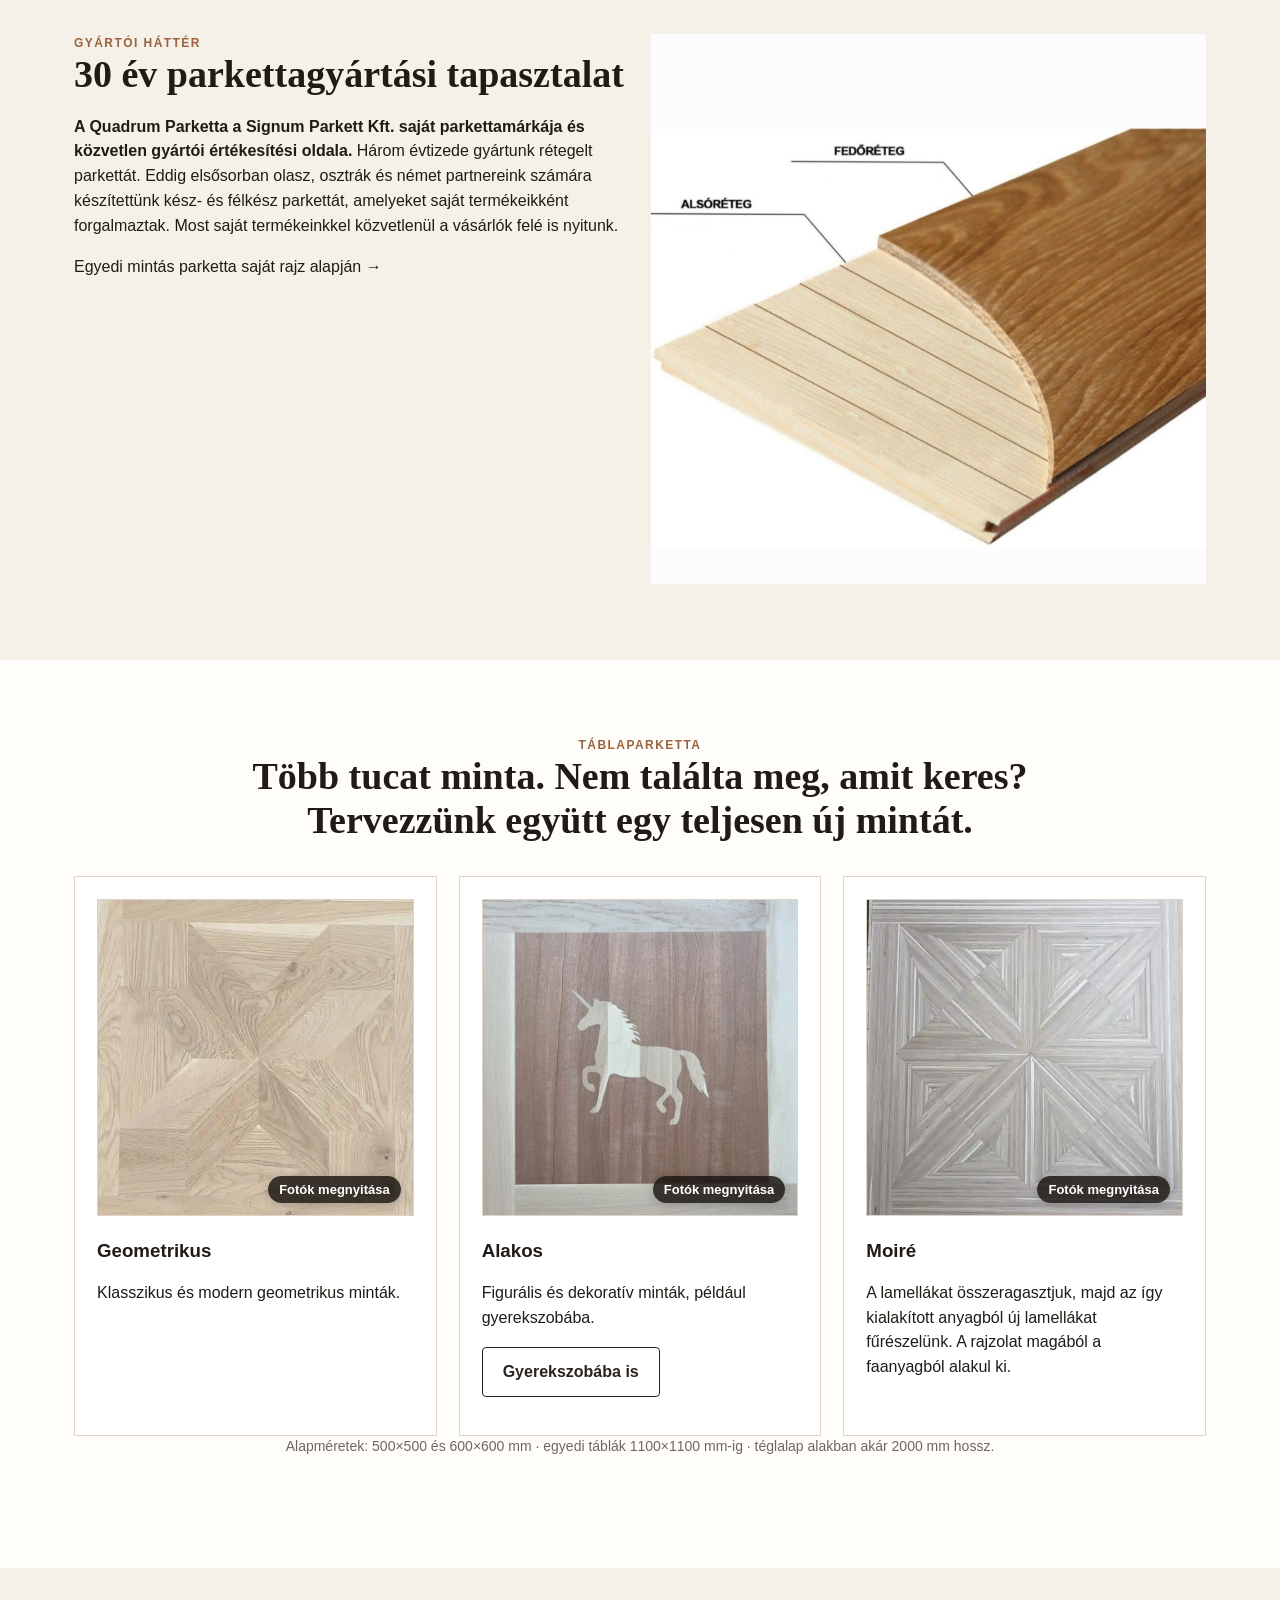
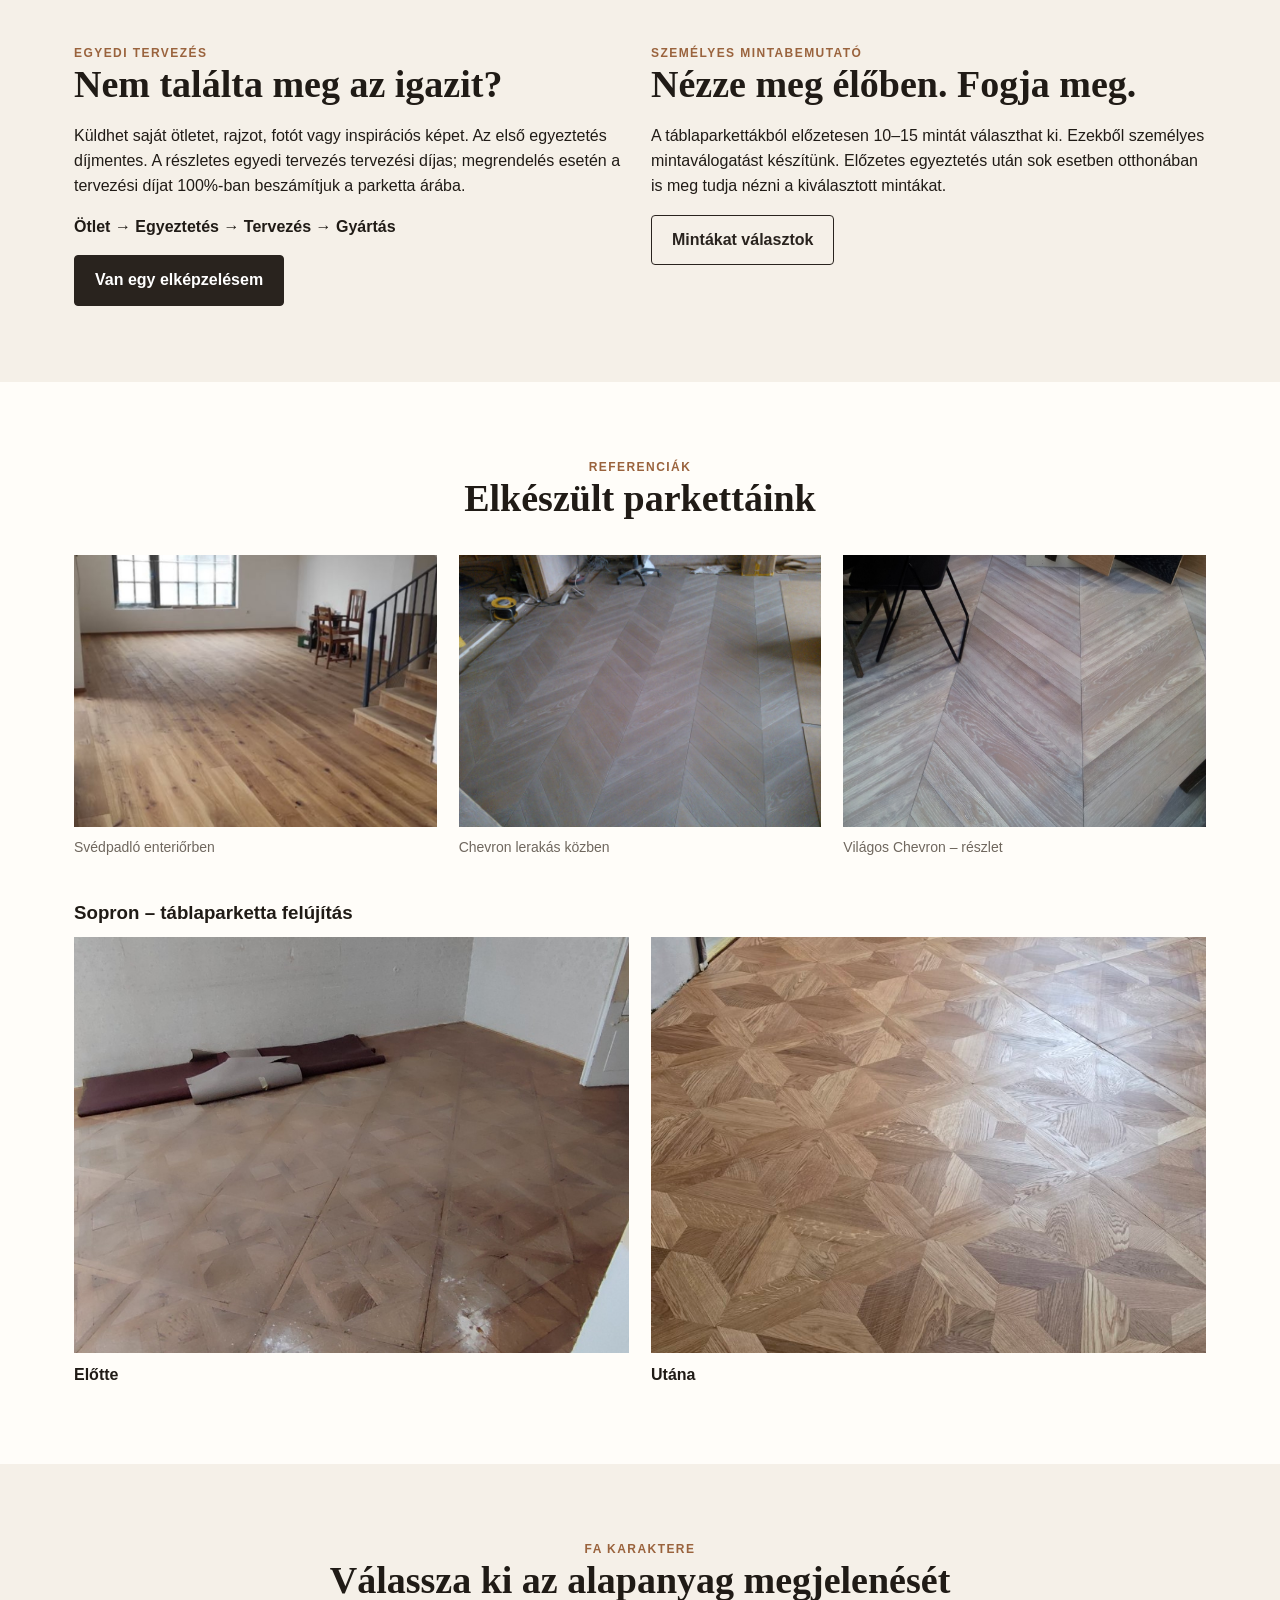
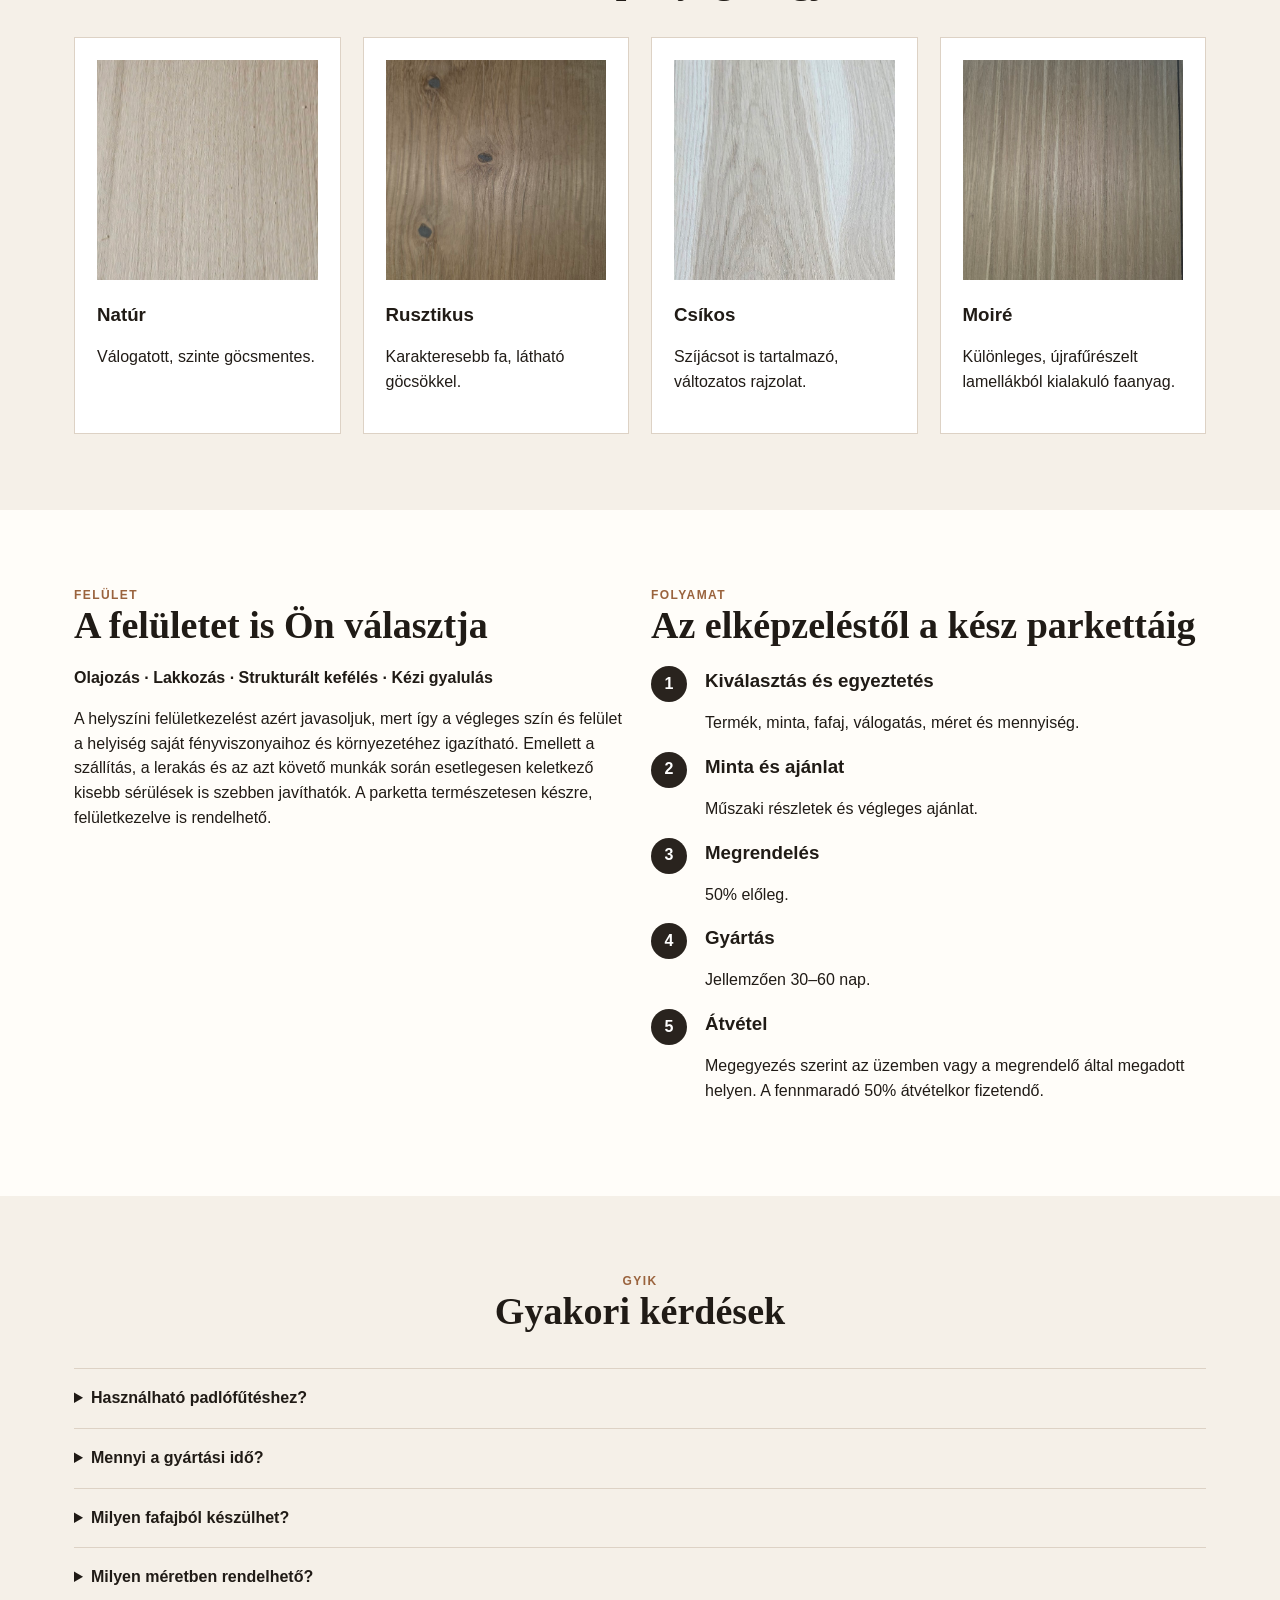
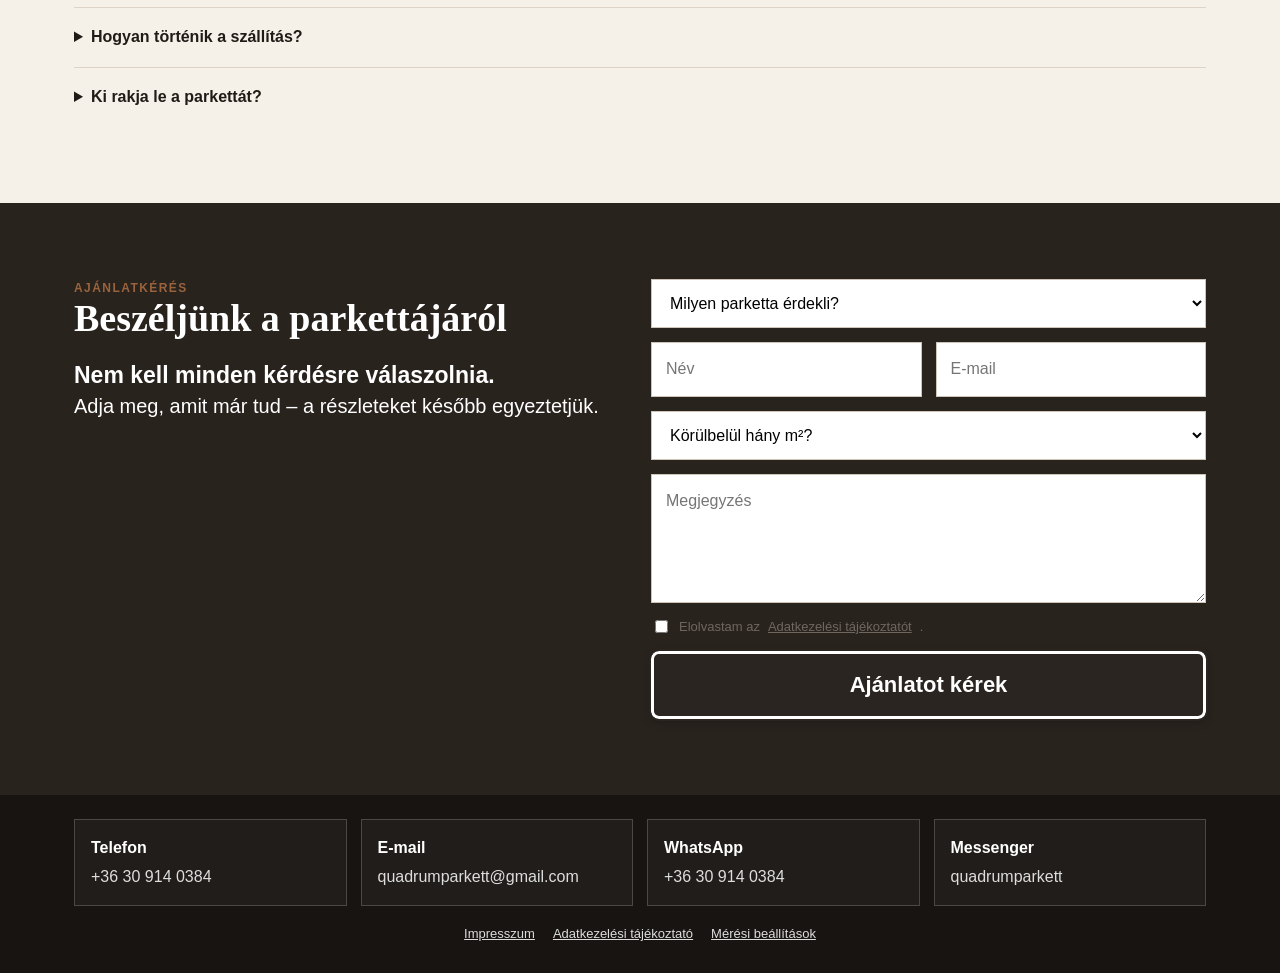
==== commit 95b552ac: "Fix table parquet image ratio and max size" ====
--- a/index.html
+++ b/index.html
@@ -7,7 +7,7 @@
 <article id="chevron" class="card gallery-card"><button class="square-photo gallery-trigger" type="button" data-gallery="chevron" aria-label="Chevron galéria megnyitása"><img src="images/chevron-selected.webp" alt="Chevron parketta" style="object-fit:cover"><span class="gallery-hint">Fotók megnyitása</span></button><h3>Chevron</h3><div class="bigprice">18 000 Ft + ÁFA/m²-től</div><p>Karakteres geometrikus megjelenés valódi fából.</p><p><a class="btn alt" href="chevron/">Chevron részletek</a></p></article>
 <article id="tablaparketta" class="card gallery-card"><button class="square-photo gallery-trigger" type="button" data-gallery="tablaparketta" aria-label="Táblaparketta galéria megnyitása"><img src="images/deg-natur.png" alt="Dég Natúr táblaparketta"><span class="gallery-hint">Fotók megnyitása</span></button><h3>Táblaparketta</h3><div class="bigprice">29 000 Ft + ÁFA/m²-től</div><p>Több tucat meglévő minta vagy teljesen egyedi tervezés.</p><p><a class="btn alt" href="tablaparketta/">Táblaparketta részletek</a></p></article></div></div></section>
 <section id="rolunk" class="section tint"><div class="wrap grid2"><div><div class="eyebrow">Gyártói háttér</div><h2>30 év parkettagyártási tapasztalat</h2><p><strong>A Quadrum Parketta a Signum Parkett Kft. saját parkettamárkája és közvetlen gyártói értékesítési oldala.</strong> Három évtizede gyártunk rétegelt parkettát. Eddig elsősorban olasz, osztrák és német partnereink számára készítettünk kész- és félkész parkettát, amelyeket saját termékeikként forgalmaztak. Most saját termékeinkkel közvetlenül a vásárlók felé is nyitunk.</p><p><a href="egyedi-parketta/">Egyedi mintás parketta saját rajz alapján →</a></p></div><img src="images/parketta-felepites.jpg" alt="Rétegelt fa parketta felépítése – fedőréteg és alsóréteg" width="1536" height="1522" loading="lazy" style="display:block;width:100%;height:auto;align-self:center"></div></section>
-<section id="tabla" class="section"><div class="wrap"><div class="center"><div class="eyebrow">Táblaparketta</div><h2>Több tucat minta. Nem találta meg, amit keres? Tervezzünk együtt egy teljesen új mintát.</h2></div><div class="grid3"><div class="card gallery-card"><button class="square-photo gallery-trigger" type="button" data-gallery="geometrikus" aria-label="Geometrikus táblaparketta galéria megnyitása"><img src="images/geometrikus-selected.webp" alt="Geometrikus táblaparketta"><span class="gallery-hint">Fotók megnyitása</span></button><h3>Geometrikus</h3><p>Klasszikus és modern geometrikus minták.</p></div><div class="card gallery-card"><button class="square-photo gallery-trigger" type="button" data-gallery="alakos" aria-label="Alakos táblaparketta galéria megnyitása"><img src="images/gallery/tablaparketta-06.webp" alt="Alakos táblaparketta"><span class="gallery-hint">Fotók megnyitása</span></button><h3>Alakos</h3><p>Figurális és dekoratív minták, például gyerekszobába.</p><p><a class="btn alt" href="gyerekszoba/">Gyerekszobába is</a></p></div><div class="card gallery-card"><button class="square-photo gallery-trigger" type="button" data-gallery="moire" aria-label="Moiré táblaparketta galéria megnyitása"><img src="images/moire-selected.webp" alt="Moiré táblaparketta"><span class="gallery-hint">Fotók megnyitása</span></button><h3>Moiré</h3><p>A lamellákat összeragasztjuk, majd az így kialakított anyagból új lamellákat fűrészelünk. A rajzolat magából a faanyagból alakul ki.</p></div></div><p class="center meta">Alapméretek: 500×500 és 600×600 mm · egyedi táblák 1100×1000 mm-ig · téglalap alakban akár 2000 mm hossz.</p></div></section>
+<section id="tabla" class="section"><div class="wrap"><div class="center"><div class="eyebrow">Táblaparketta</div><h2>Több tucat minta. Nem találta meg, amit keres? Tervezzünk együtt egy teljesen új mintát.</h2></div><div class="grid3"><div class="card gallery-card"><button class="square-photo gallery-trigger" type="button" data-gallery="geometrikus" aria-label="Geometrikus táblaparketta galéria megnyitása"><img src="images/geometrikus-selected.webp" alt="Geometrikus táblaparketta"><span class="gallery-hint">Fotók megnyitása</span></button><h3>Geometrikus</h3><p>Klasszikus és modern geometrikus minták.</p></div><div class="card gallery-card"><button class="square-photo gallery-trigger" type="button" data-gallery="alakos" aria-label="Alakos táblaparketta galéria megnyitása"><img src="images/gallery/tablaparketta-06.webp" alt="Alakos táblaparketta"><span class="gallery-hint">Fotók megnyitása</span></button><h3>Alakos</h3><p>Figurális és dekoratív minták, például gyerekszobába.</p><p><a class="btn alt" href="gyerekszoba/">Gyerekszobába is</a></p></div><div class="card gallery-card"><button class="square-photo gallery-trigger" type="button" data-gallery="moire" aria-label="Moiré táblaparketta galéria megnyitása"><img src="images/moire-selected.webp" alt="Moiré táblaparketta"><span class="gallery-hint">Fotók megnyitása</span></button><h3>Moiré</h3><p>A lamellákat összeragasztjuk, majd az így kialakított anyagból új lamellákat fűrészelünk. A rajzolat magából a faanyagból alakul ki.</p></div></div><p class="center meta">Alapméretek: 500×500 és 600×600 mm · egyedi táblák 1100×1100 mm-ig · téglalap alakban akár 2000 mm hossz.</p></div></section>
 <section class="section tint"><div class="wrap grid2"><div><div class="eyebrow">Egyedi tervezés</div><h2>Nem találta meg az igazit?</h2><p>Küldhet saját ötletet, rajzot, fotót vagy inspirációs képet. Az első egyeztetés díjmentes. A részletes egyedi tervezés tervezési díjas; megrendelés esetén a tervezési díjat 100%-ban beszámítjuk a parketta árába.</p><p><strong>Ötlet → Egyeztetés → Tervezés → Gyártás</strong></p><a class="btn" href="#ajanlat">Van egy elképzelésem</a></div><div><div class="eyebrow">Személyes mintabemutató</div><h2>Nézze meg élőben. Fogja meg.</h2><p>A táblaparkettákból előzetesen 10–15 mintát választhat ki. Ezekből személyes mintaválogatást készítünk. Előzetes egyeztetés után sok esetben otthonában is meg tudja nézni a kiválasztott mintákat.</p><a class="btn alt" href="#ajanlat">Mintákat választok</a></div></div></section>
 <section id="referenciak" class="section"><div class="wrap"><div class="center"><div class="eyebrow">Referenciák</div><h2>Elkészült parkettáink</h2></div><div class="grid3"><figure style="margin:0;min-width:0"><div style="aspect-ratio:4/3;overflow:hidden"><img src="images/referencia-svedpadlo.jpg" alt="Svédpadló enteriőrben" loading="lazy" style="display:block;width:100%;height:100%;object-fit:cover;transform:scale(1.12);"></div><figcaption class="meta" style="margin-top:10px">Svédpadló enteriőrben</figcaption></figure><figure style="margin:0;min-width:0"><div style="aspect-ratio:4/3;overflow:hidden"><img src="images/referencia-chevron-lerakas.jpg" alt="Chevron lerakás közben" loading="lazy" style="display:block;width:100%;height:100%;object-fit:cover;"></div><figcaption class="meta" style="margin-top:10px">Chevron lerakás közben</figcaption></figure><figure style="margin:0;min-width:0"><div style="aspect-ratio:4/3;overflow:hidden"><img src="images/referencia-chevron-vilagos.jpg" alt="Világos Chevron – részlet" loading="lazy" style="display:block;width:100%;height:100%;object-fit:cover;"></div><figcaption class="meta" style="margin-top:10px">Világos Chevron – részlet</figcaption></figure></div><div style="margin-top:40px"><h3>Sopron – táblaparketta felújítás</h3><div class="grid2"><figure style="margin:0;min-width:0"><a href="images/sopron-elotte.jpg" target="_blank" rel="noopener" aria-label="Előtte – teljes fotó megnyitása"><img src="images/sopron-elotte.jpg" alt="Soproni táblaparketta felújítás előtt" loading="lazy" style="display:block;width:100%;aspect-ratio:4/3;object-fit:cover"></a><figcaption style="margin-top:10px;font-weight:700">Előtte</figcaption></figure><figure style="margin:0;min-width:0"><a href="images/sopron-utana.jpg" target="_blank" rel="noopener" aria-label="Utána – teljes fotó megnyitása"><img src="images/sopron-utana.jpg" alt="Soproni táblaparketta felújítás után" loading="lazy" style="display:block;width:100%;aspect-ratio:4/3;object-fit:cover"></a><figcaption style="margin-top:10px;font-weight:700">Utána</figcaption></figure></div></div></div></section>
 <section class="section tint"><div class="wrap"><div class="center"><div class="eyebrow">Fa karaktere</div><h2>Válassza ki az alapanyag megjelenését</h2></div><div class="grid4"><div class="card"><img src="images/fa-karakter-natur.jpg" alt="Natúr faanyag felülete" loading="lazy" style="display:block;width:100%;aspect-ratio:1/1;object-fit:cover;object-position:center;margin:0 0 20px"><h3>Natúr</h3><p>Válogatott, szinte göcsmentes.</p></div><div class="card"><img src="images/fa-karakter-rusztikus.jpg" alt="Rusztikus faanyag felülete" loading="lazy" style="display:block;width:100%;aspect-ratio:1/1;object-fit:cover;object-position:center;margin:0 0 20px"><h3>Rusztikus</h3><p>Karakteresebb fa, látható göcsökkel.</p></div><div class="card"><img src="images/fa-karakter-csikos.jpg" alt="Csíkos faanyag felülete" loading="lazy" style="display:block;width:100%;aspect-ratio:1/1;object-fit:cover;object-position:center;margin:0 0 20px"><h3>Csíkos</h3><p>Szíjácsot is tartalmazó, változatos rajzolat.</p></div><div class="card"><img src="images/fa-karakter-moire.jpg" alt="Moiré faanyag felülete" loading="lazy" style="display:block;width:100%;aspect-ratio:1/1;object-fit:cover;object-position:center;margin:0 0 20px"><h3>Moiré</h3><p>Különleges, újrafűrészelt lamellákból kialakuló faanyag.</p></div></div></div></section>
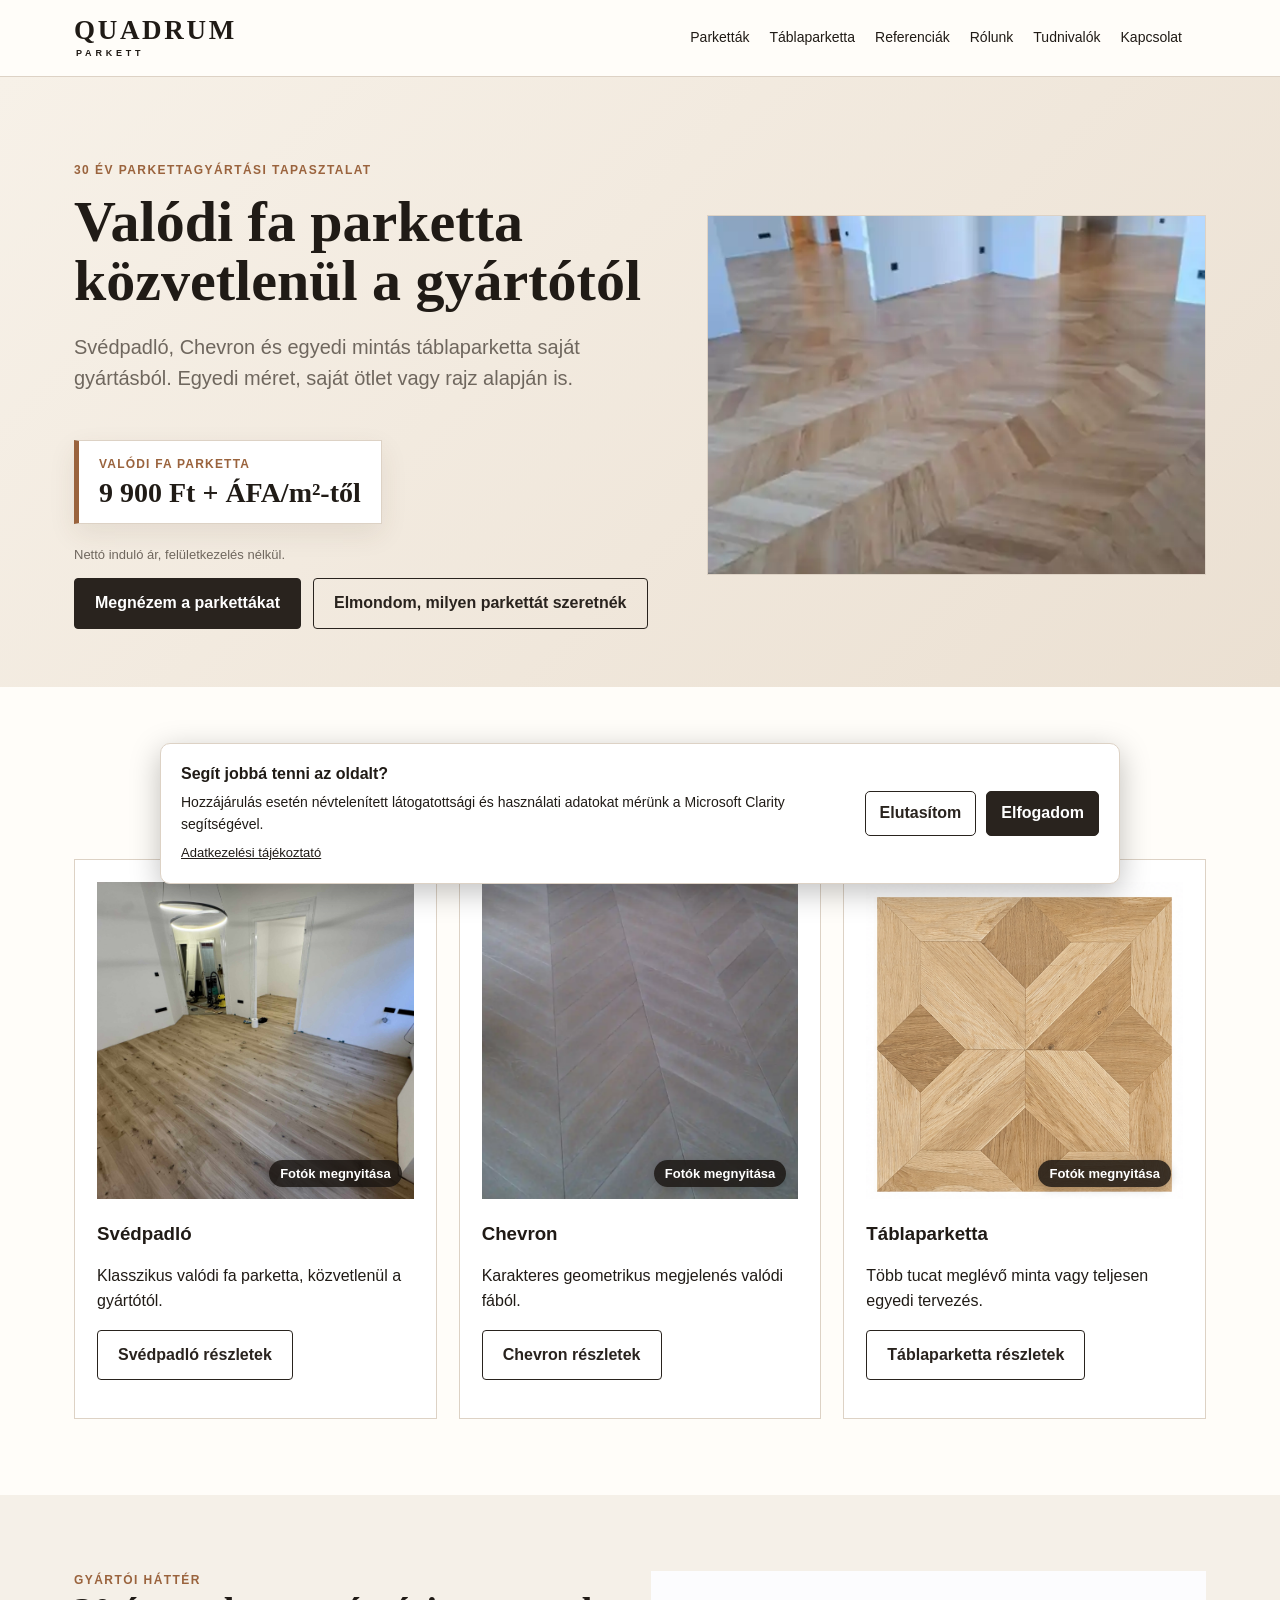
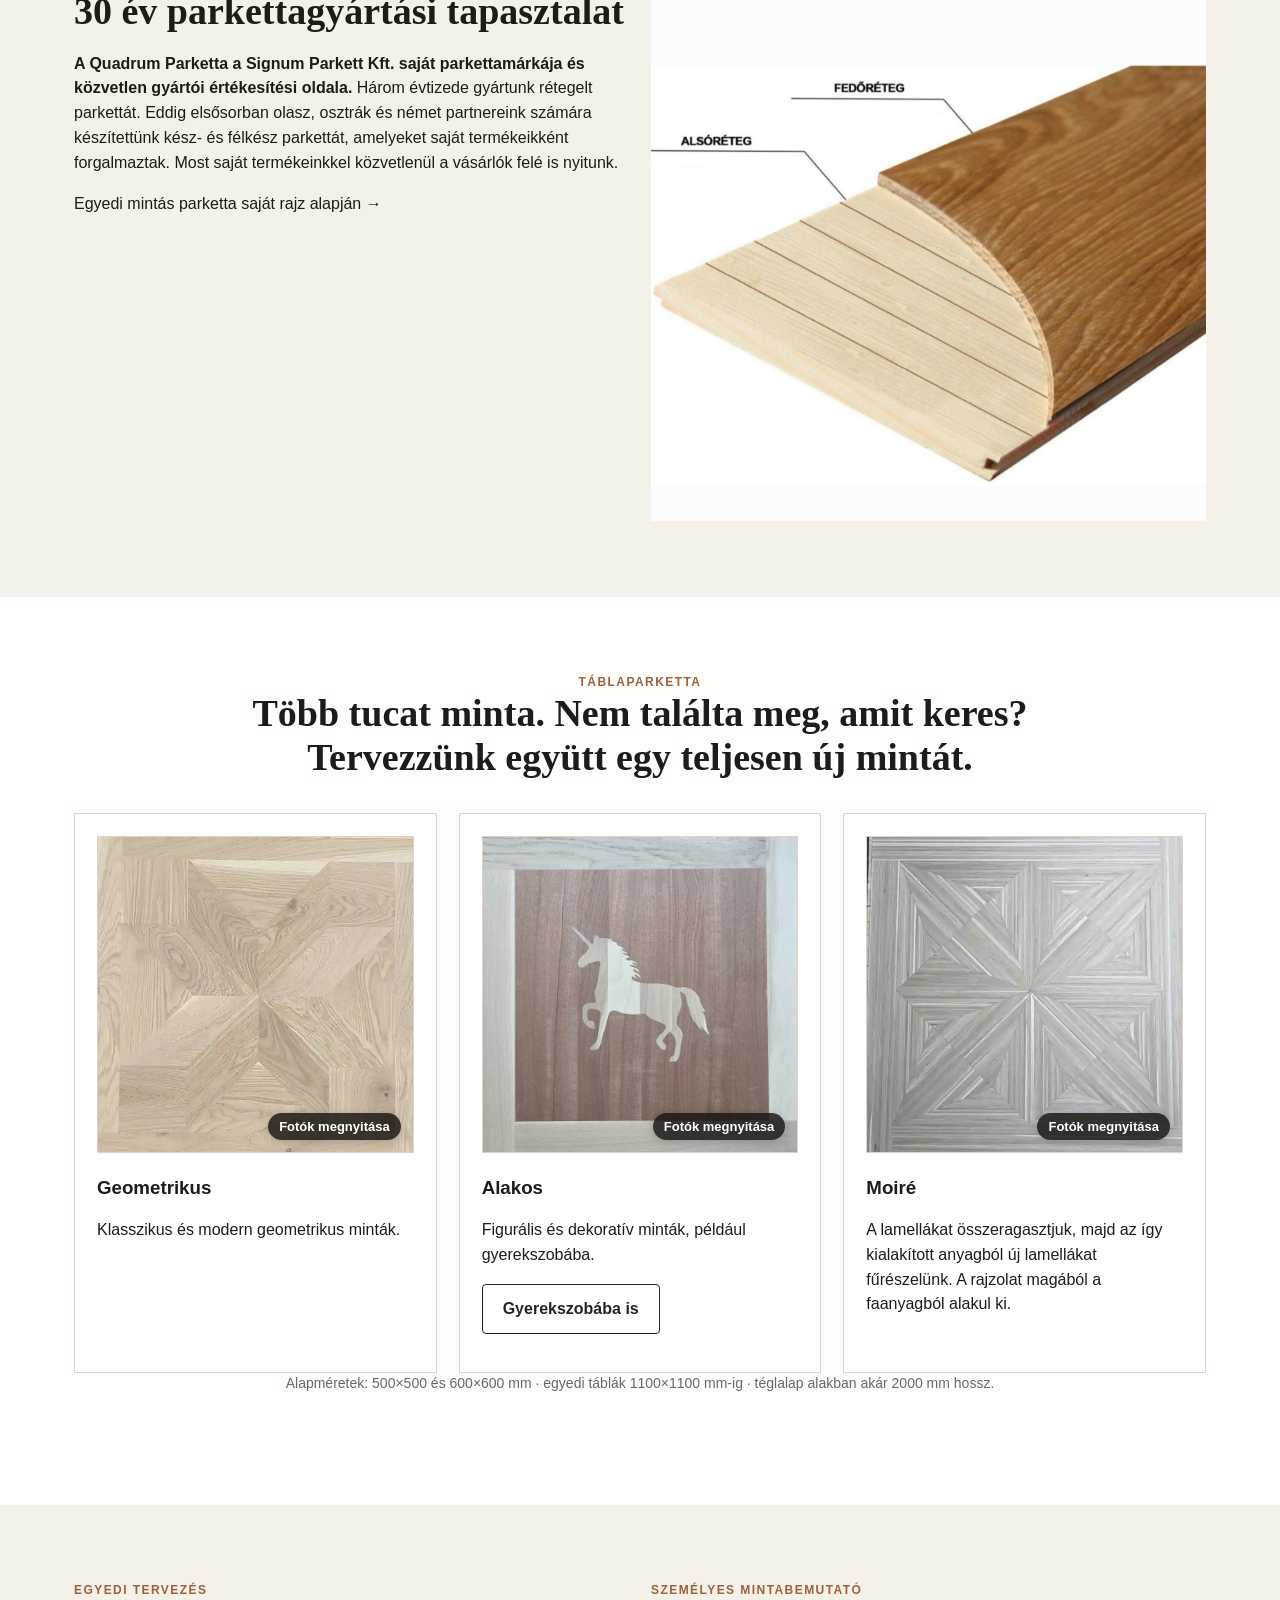
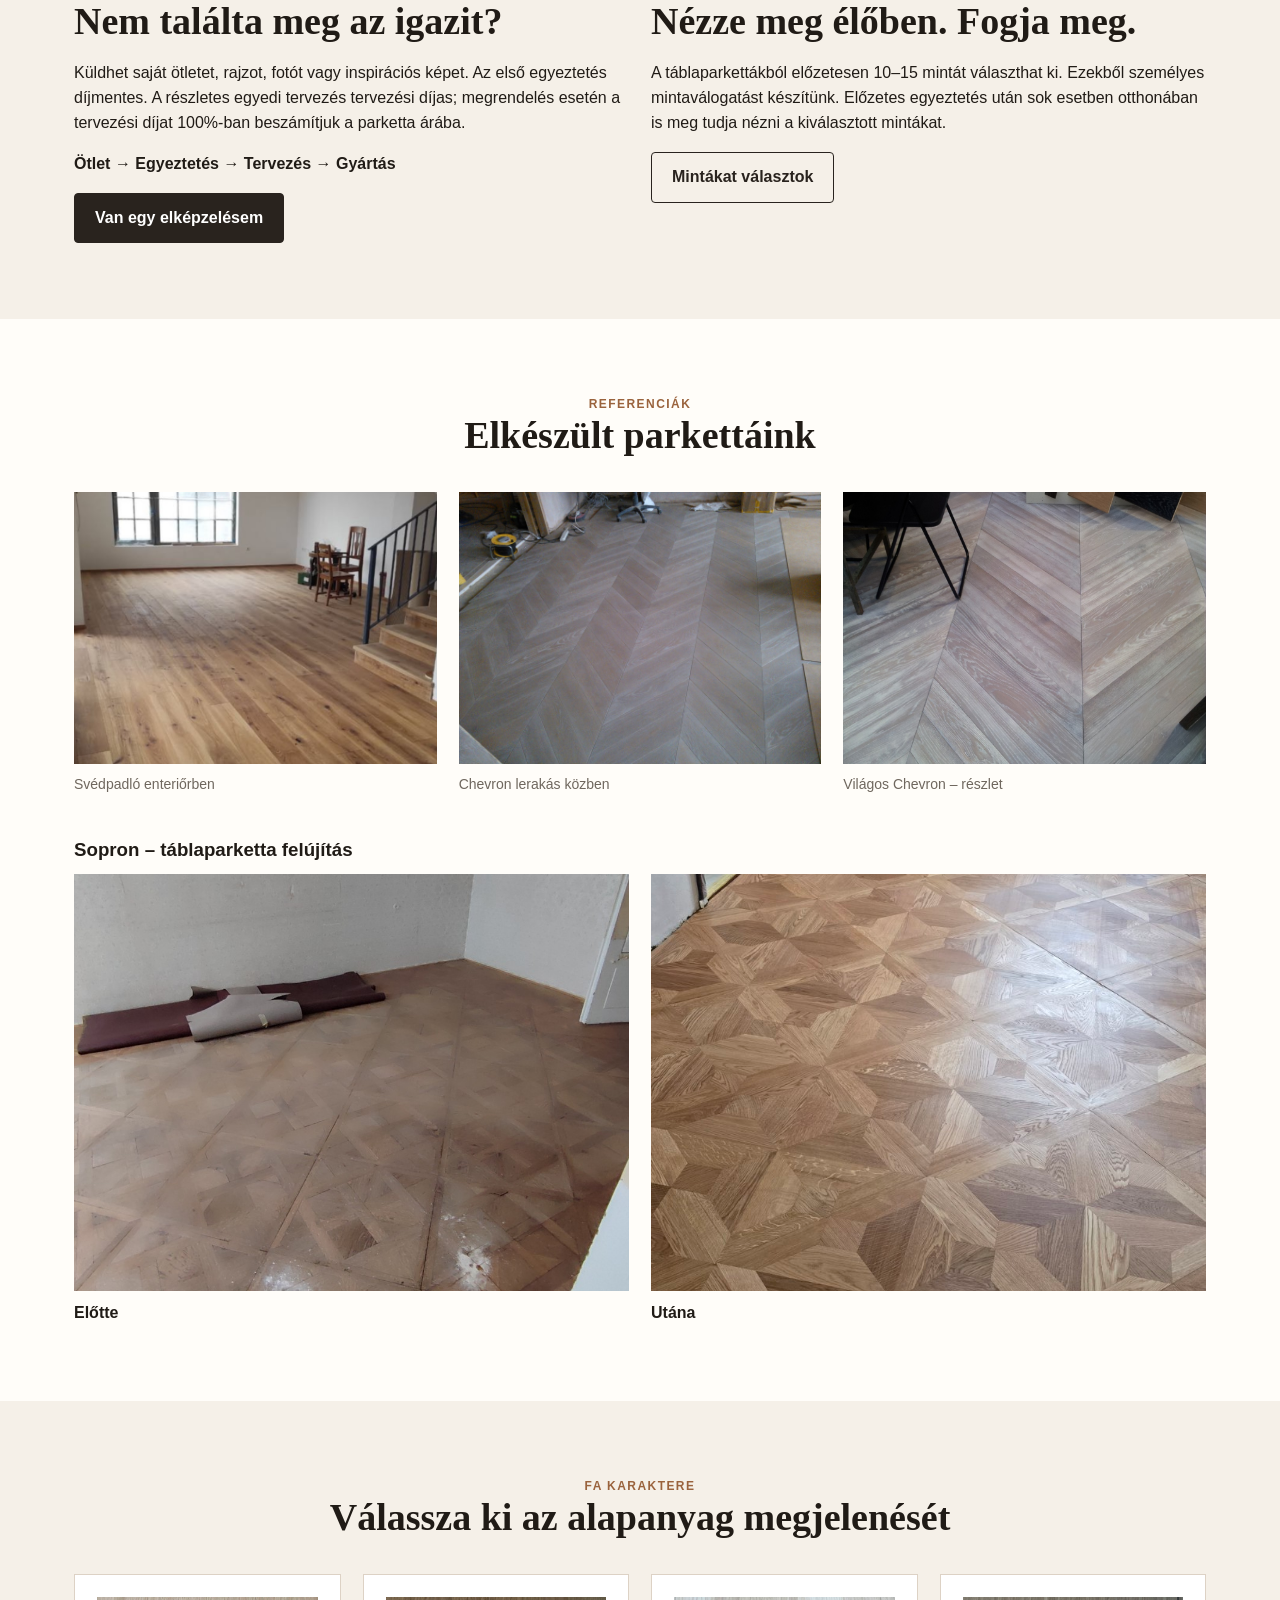
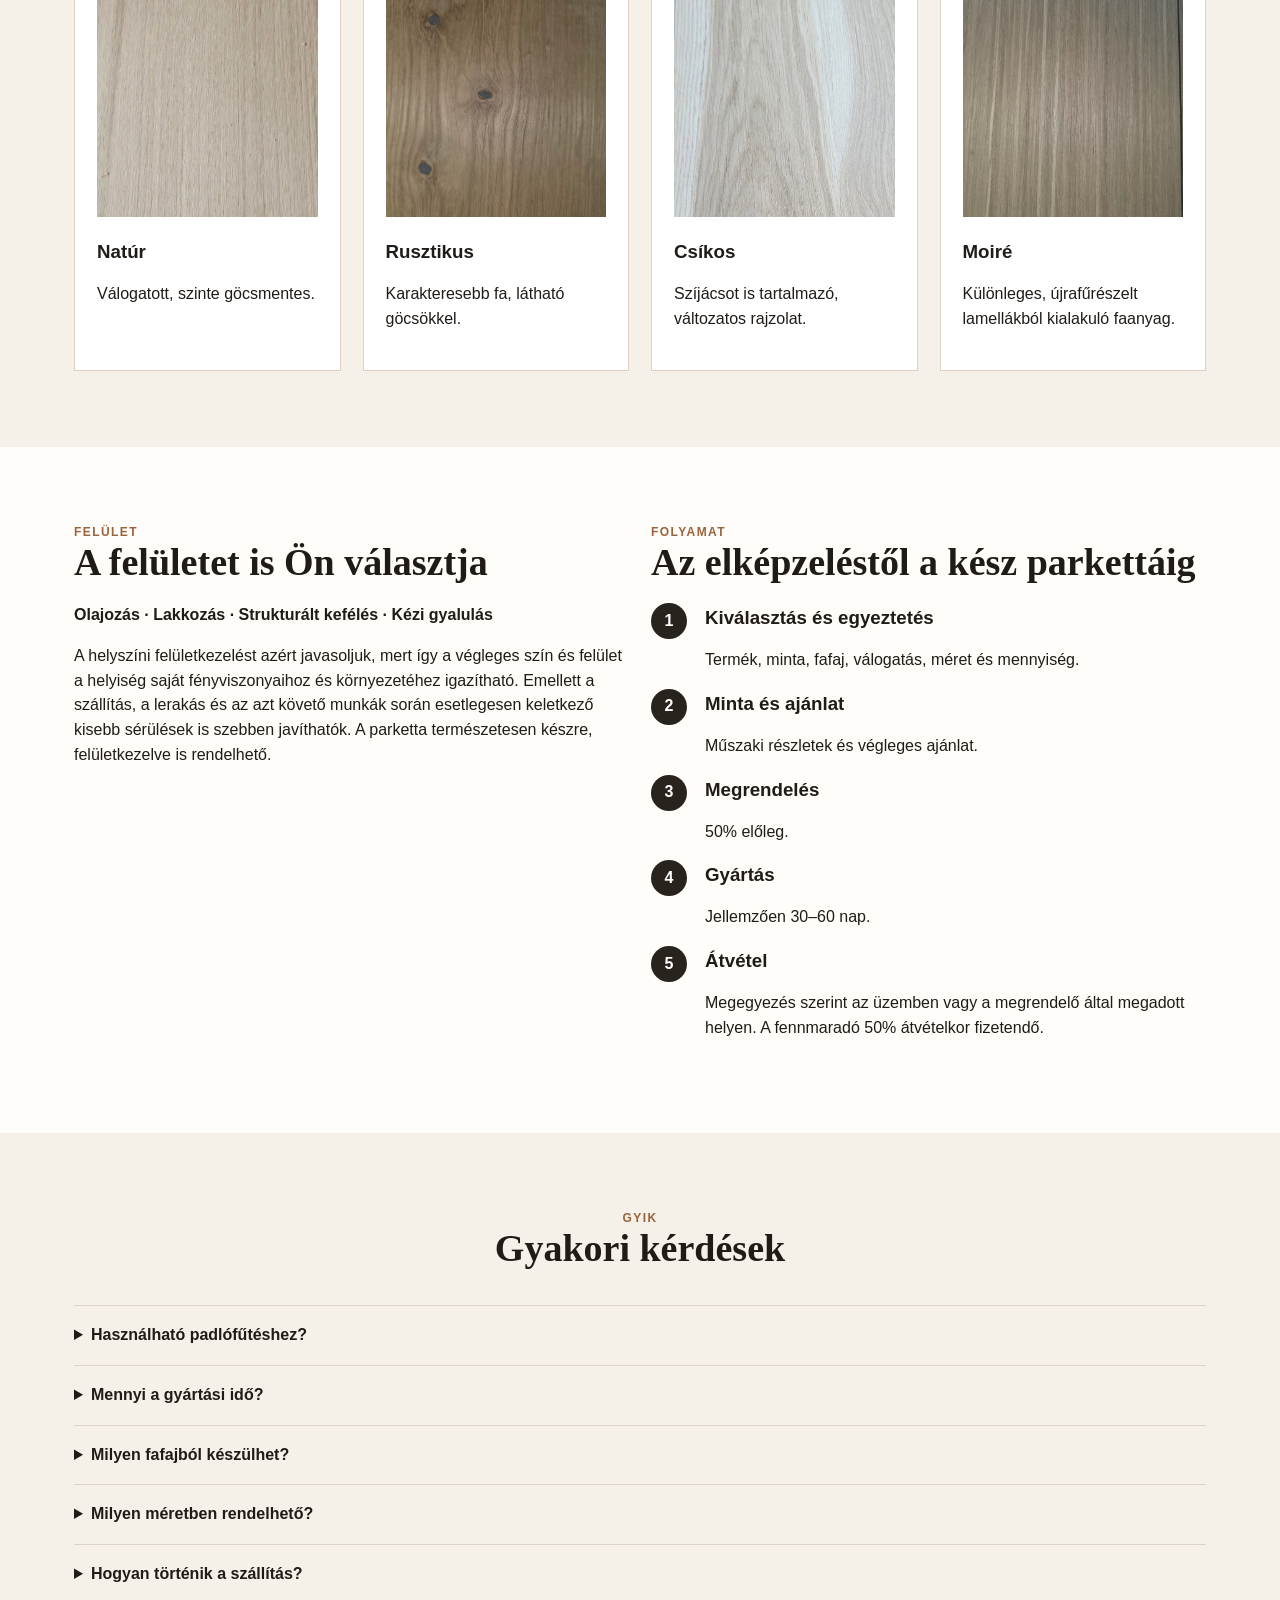
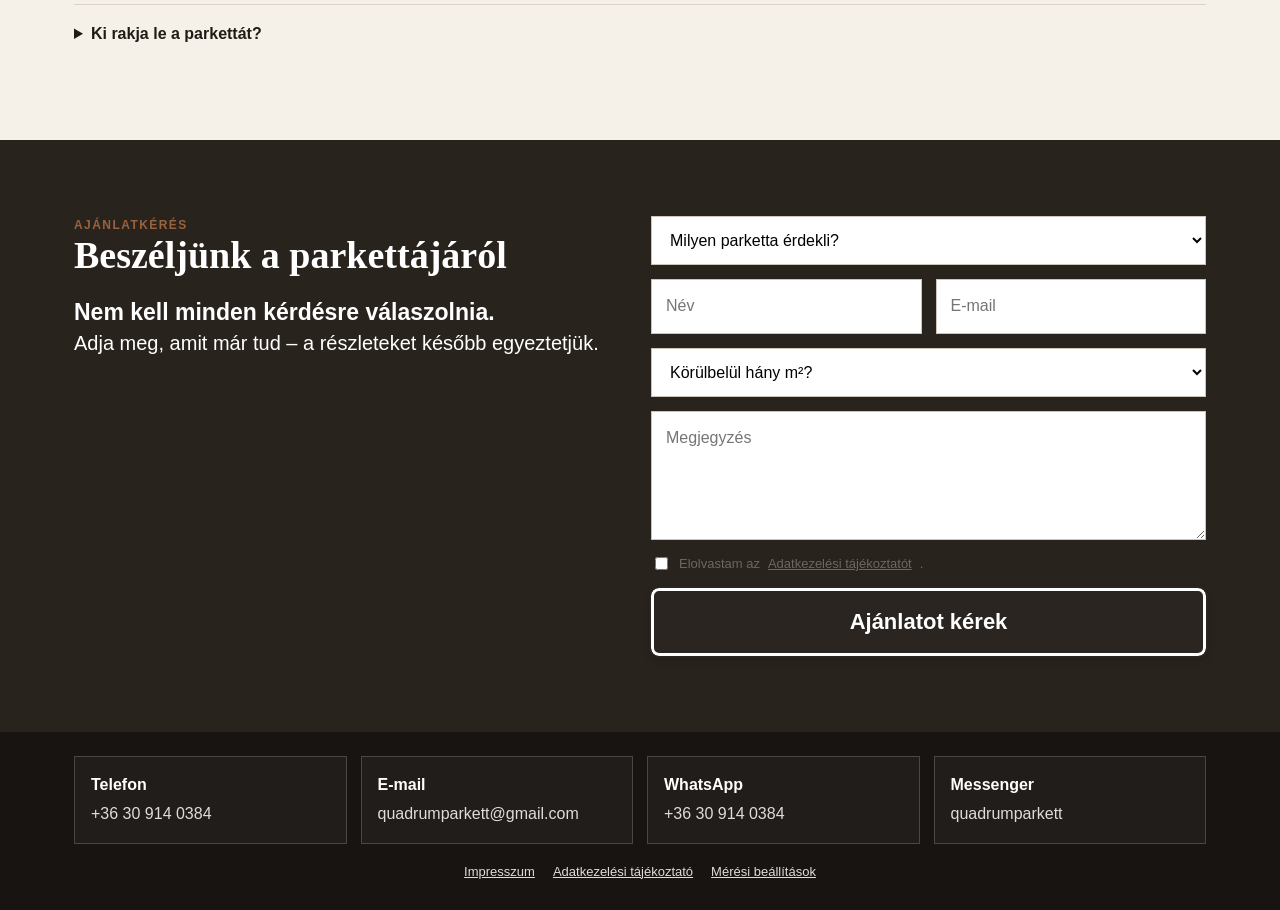
==== commit 7856b634: "Replace homepage product prices with one starting price" ====
--- a/index.html
+++ b/index.html
@@ -1,11 +1,11 @@
 <!doctype html><html lang="hu"><head><meta charset="UTF-8"><meta name="viewport" content="width=device-width,initial-scale=1"><meta name="description" content="Valódi fa parketta közvetlenül a gyártótól. Svédpadló, Chevron és egyedi mintás táblaparketta akár saját rajz alapján."><title>Quadrum Parketta – közvetlenül a gyártótól</title><link rel="stylesheet" href="styles.css?v=20260909-gallery-3"><script src="analytics.js?v=20260909" defer></script><script src="gallery.js?v=20260909-6" defer></script></head><body>
 <header class="header"><div class="wrap nav"><a class="brand" href="#" aria-label="Quadrum Parketta"><span class="brand-main">QUADRUM</span><span class="brand-sub">PARKETT</span></a><nav class="navlinks"><a href="#parkettak">Parketták</a><a href="#tabla">Táblaparketta</a><a href="#referenciak">Referenciák</a><a href="#rolunk">Rólunk</a><a href="#tudnivalok">Tudnivalók</a><a href="#kapcsolat">Kapcsolat</a></nav><div class="header-actions"><a class="btn alt contact-btn" href="#kapcsolat">Kapcsolat</a></div></div></header>
 <main>
-<section class="hero"><div class="wrap hero-grid"><div><div class="eyebrow">30 év parkettagyártási tapasztalat</div><h1>Valódi fa parketta közvetlenül a gyártótól</h1><p class="lead">Svédpadló, Chevron és egyedi mintás táblaparketta saját gyártásból. Egyedi méret, saját ötlet vagy rajz alapján is.</p><div class="prices"><a class="price" href="#svedpadlo">Svédpadló 12 000 Ft/m²-től</a><a class="price" href="#chevron">Chevron 18 000 Ft/m²-től</a><a class="price" href="#tablaparketta">Táblaparketta 29 000 Ft/m²-től</a></div><p class="note">Nettó árak, felületkezelés nélkül.</p><div class="actions"><a class="btn" href="#parkettak">Megnézem a parkettákat</a><a class="btn alt" href="#ajanlat">Elmondom, milyen parkettát szeretnék</a></div></div><img class="photo-img hero-photo" src="images/hero-selected.webp" alt="Quadrum Parketta referencia"></div></section>
+<section class="hero"><div class="wrap hero-grid"><div><div class="eyebrow">30 év parkettagyártási tapasztalat</div><h1>Valódi fa parketta közvetlenül a gyártótól</h1><p class="lead">Svédpadló, Chevron és egyedi mintás táblaparketta saját gyártásból. Egyedi méret, saját ötlet vagy rajz alapján is.</p><div class="starting-price"><span class="starting-price-label">Valódi fa parketta</span><strong>9 900 Ft + ÁFA/m²-től</strong></div><p class="note">Nettó induló ár, felületkezelés nélkül.</p><div class="actions"><a class="btn" href="#parkettak">Megnézem a parkettákat</a><a class="btn alt" href="#ajanlat">Elmondom, milyen parkettát szeretnék</a></div></div><img class="photo-img hero-photo" src="images/hero-selected.webp" alt="Quadrum Parketta referencia"></div></section>
 <section id="parkettak" class="section"><div class="wrap"><div class="center"><div class="eyebrow">Válasszon parkettát</div><h2>Három irány. Egyedi gyártási szabadság.</h2></div><div class="grid3">
-<article id="svedpadlo" class="card gallery-card"><button class="square-photo gallery-trigger" type="button" data-gallery="svedpadlo" aria-label="Svédpadló galéria megnyitása"><img src="images/svedpadlo.jpg" alt="Svédpadló" style="object-fit:cover"><span class="gallery-hint">Fotók megnyitása</span></button><h3>Svédpadló</h3><div class="bigprice">12 000 Ft + ÁFA/m²-től</div><p>Klasszikus valódi fa parketta, közvetlenül a gyártótól.</p><p><a class="btn alt" href="svedpadlo/">Svédpadló részletek</a></p></article>
-<article id="chevron" class="card gallery-card"><button class="square-photo gallery-trigger" type="button" data-gallery="chevron" aria-label="Chevron galéria megnyitása"><img src="images/chevron-selected.webp" alt="Chevron parketta" style="object-fit:cover"><span class="gallery-hint">Fotók megnyitása</span></button><h3>Chevron</h3><div class="bigprice">18 000 Ft + ÁFA/m²-től</div><p>Karakteres geometrikus megjelenés valódi fából.</p><p><a class="btn alt" href="chevron/">Chevron részletek</a></p></article>
-<article id="tablaparketta" class="card gallery-card"><button class="square-photo gallery-trigger" type="button" data-gallery="tablaparketta" aria-label="Táblaparketta galéria megnyitása"><img src="images/deg-natur.png" alt="Dég Natúr táblaparketta"><span class="gallery-hint">Fotók megnyitása</span></button><h3>Táblaparketta</h3><div class="bigprice">29 000 Ft + ÁFA/m²-től</div><p>Több tucat meglévő minta vagy teljesen egyedi tervezés.</p><p><a class="btn alt" href="tablaparketta/">Táblaparketta részletek</a></p></article></div></div></section>
+<article id="svedpadlo" class="card gallery-card"><button class="square-photo gallery-trigger" type="button" data-gallery="svedpadlo" aria-label="Svédpadló galéria megnyitása"><img src="images/svedpadlo.jpg" alt="Svédpadló" style="object-fit:cover"><span class="gallery-hint">Fotók megnyitása</span></button><h3>Svédpadló</h3><p>Klasszikus valódi fa parketta, közvetlenül a gyártótól.</p><p><a class="btn alt" href="svedpadlo/">Svédpadló részletek</a></p></article>
+<article id="chevron" class="card gallery-card"><button class="square-photo gallery-trigger" type="button" data-gallery="chevron" aria-label="Chevron galéria megnyitása"><img src="images/chevron-selected.webp" alt="Chevron parketta" style="object-fit:cover"><span class="gallery-hint">Fotók megnyitása</span></button><h3>Chevron</h3><p>Karakteres geometrikus megjelenés valódi fából.</p><p><a class="btn alt" href="chevron/">Chevron részletek</a></p></article>
+<article id="tablaparketta" class="card gallery-card"><button class="square-photo gallery-trigger" type="button" data-gallery="tablaparketta" aria-label="Táblaparketta galéria megnyitása"><img src="images/deg-natur.png" alt="Dég Natúr táblaparketta"><span class="gallery-hint">Fotók megnyitása</span></button><h3>Táblaparketta</h3><p>Több tucat meglévő minta vagy teljesen egyedi tervezés.</p><p><a class="btn alt" href="tablaparketta/">Táblaparketta részletek</a></p></article></div></div></section>
 <section id="rolunk" class="section tint"><div class="wrap grid2"><div><div class="eyebrow">Gyártói háttér</div><h2>30 év parkettagyártási tapasztalat</h2><p><strong>A Quadrum Parketta a Signum Parkett Kft. saját parkettamárkája és közvetlen gyártói értékesítési oldala.</strong> Három évtizede gyártunk rétegelt parkettát. Eddig elsősorban olasz, osztrák és német partnereink számára készítettünk kész- és félkész parkettát, amelyeket saját termékeikként forgalmaztak. Most saját termékeinkkel közvetlenül a vásárlók felé is nyitunk.</p><p><a href="egyedi-parketta/">Egyedi mintás parketta saját rajz alapján →</a></p></div><img src="images/parketta-felepites.jpg" alt="Rétegelt fa parketta felépítése – fedőréteg és alsóréteg" width="1536" height="1522" loading="lazy" style="display:block;width:100%;height:auto;align-self:center"></div></section>
 <section id="tabla" class="section"><div class="wrap"><div class="center"><div class="eyebrow">Táblaparketta</div><h2>Több tucat minta. Nem találta meg, amit keres? Tervezzünk együtt egy teljesen új mintát.</h2></div><div class="grid3"><div class="card gallery-card"><button class="square-photo gallery-trigger" type="button" data-gallery="geometrikus" aria-label="Geometrikus táblaparketta galéria megnyitása"><img src="images/geometrikus-selected.webp" alt="Geometrikus táblaparketta"><span class="gallery-hint">Fotók megnyitása</span></button><h3>Geometrikus</h3><p>Klasszikus és modern geometrikus minták.</p></div><div class="card gallery-card"><button class="square-photo gallery-trigger" type="button" data-gallery="alakos" aria-label="Alakos táblaparketta galéria megnyitása"><img src="images/gallery/tablaparketta-06.webp" alt="Alakos táblaparketta"><span class="gallery-hint">Fotók megnyitása</span></button><h3>Alakos</h3><p>Figurális és dekoratív minták, például gyerekszobába.</p><p><a class="btn alt" href="gyerekszoba/">Gyerekszobába is</a></p></div><div class="card gallery-card"><button class="square-photo gallery-trigger" type="button" data-gallery="moire" aria-label="Moiré táblaparketta galéria megnyitása"><img src="images/moire-selected.webp" alt="Moiré táblaparketta"><span class="gallery-hint">Fotók megnyitása</span></button><h3>Moiré</h3><p>A lamellákat összeragasztjuk, majd az így kialakított anyagból új lamellákat fűrészelünk. A rajzolat magából a faanyagból alakul ki.</p></div></div><p class="center meta">Alapméretek: 500×500 és 600×600 mm · egyedi táblák 1100×1100 mm-ig · téglalap alakban akár 2000 mm hossz.</p></div></section>
 <section class="section tint"><div class="wrap grid2"><div><div class="eyebrow">Egyedi tervezés</div><h2>Nem találta meg az igazit?</h2><p>Küldhet saját ötletet, rajzot, fotót vagy inspirációs képet. Az első egyeztetés díjmentes. A részletes egyedi tervezés tervezési díjas; megrendelés esetén a tervezési díjat 100%-ban beszámítjuk a parketta árába.</p><p><strong>Ötlet → Egyeztetés → Tervezés → Gyártás</strong></p><a class="btn" href="#ajanlat">Van egy elképzelésem</a></div><div><div class="eyebrow">Személyes mintabemutató</div><h2>Nézze meg élőben. Fogja meg.</h2><p>A táblaparkettákból előzetesen 10–15 mintát választhat ki. Ezekből személyes mintaválogatást készítünk. Előzetes egyeztetés után sok esetben otthonában is meg tudja nézni a kiválasztott mintákat.</p><a class="btn alt" href="#ajanlat">Mintákat választok</a></div></div></section>
@@ -44,4 +44,4 @@
     history.replaceState({},document.title,window.location.pathname+'#ajanlat');
   }
 })();
-</script><div id="product-gallery" class="gallery-modal" hidden role="dialog" aria-modal="true" aria-labelledby="gallery-title"><button class="gallery-close" type="button" aria-label="Galéria bezárása">×</button><button class="gallery-nav gallery-prev" type="button" aria-label="Előző fotó">‹</button><div class="gallery-stage"><img class="gallery-image" src="" alt=""><div class="gallery-caption"><strong id="gallery-title"></strong><span class="gallery-counter"></span></div></div><button class="gallery-nav gallery-next" type="button" aria-label="Következő fotó">›</button></div></body></html>+</script><div id="product-gallery" class="gallery-modal" hidden role="dialog" aria-modal="true" aria-labelledby="gallery-title"><button class="gallery-close" type="button" aria-label="Galéria bezárása">×</button><button class="gallery-nav gallery-prev" type="button" aria-label="Előző fotó">‹</button><div class="gallery-stage"><img class="gallery-image" src="" alt=""><div class="gallery-caption"><strong id="gallery-title"></strong><span class="gallery-counter"></span></div></div><button class="gallery-nav gallery-next" type="button" aria-label="Következő fotó">›</button></div></body></html>
--- a/styles.css
+++ b/styles.css
@@ -284,3 +284,8 @@
  .gallery-caption{padding:10px 6px 0;font-size:14px}
  .gallery-hint{right:9px;bottom:9px;font-size:12px}
 }
+
+.starting-price{display:inline-flex;flex-direction:column;align-items:flex-start;gap:2px;margin:26px 0 8px;padding:14px 20px;background:#fff;border:1px solid var(--line);border-left:5px solid var(--wood);box-shadow:0 10px 26px rgba(73,50,31,.09)}
+.starting-price-label{font-size:12px;font-weight:800;letter-spacing:.1em;text-transform:uppercase;color:var(--wood)}
+.starting-price strong{font-family:Georgia,serif;font-size:28px;line-height:1.2}
+@media(max-width:850px){.starting-price{display:flex;width:100%;margin:20px 0 8px;padding:12px 16px}.starting-price strong{font-size:25px}}
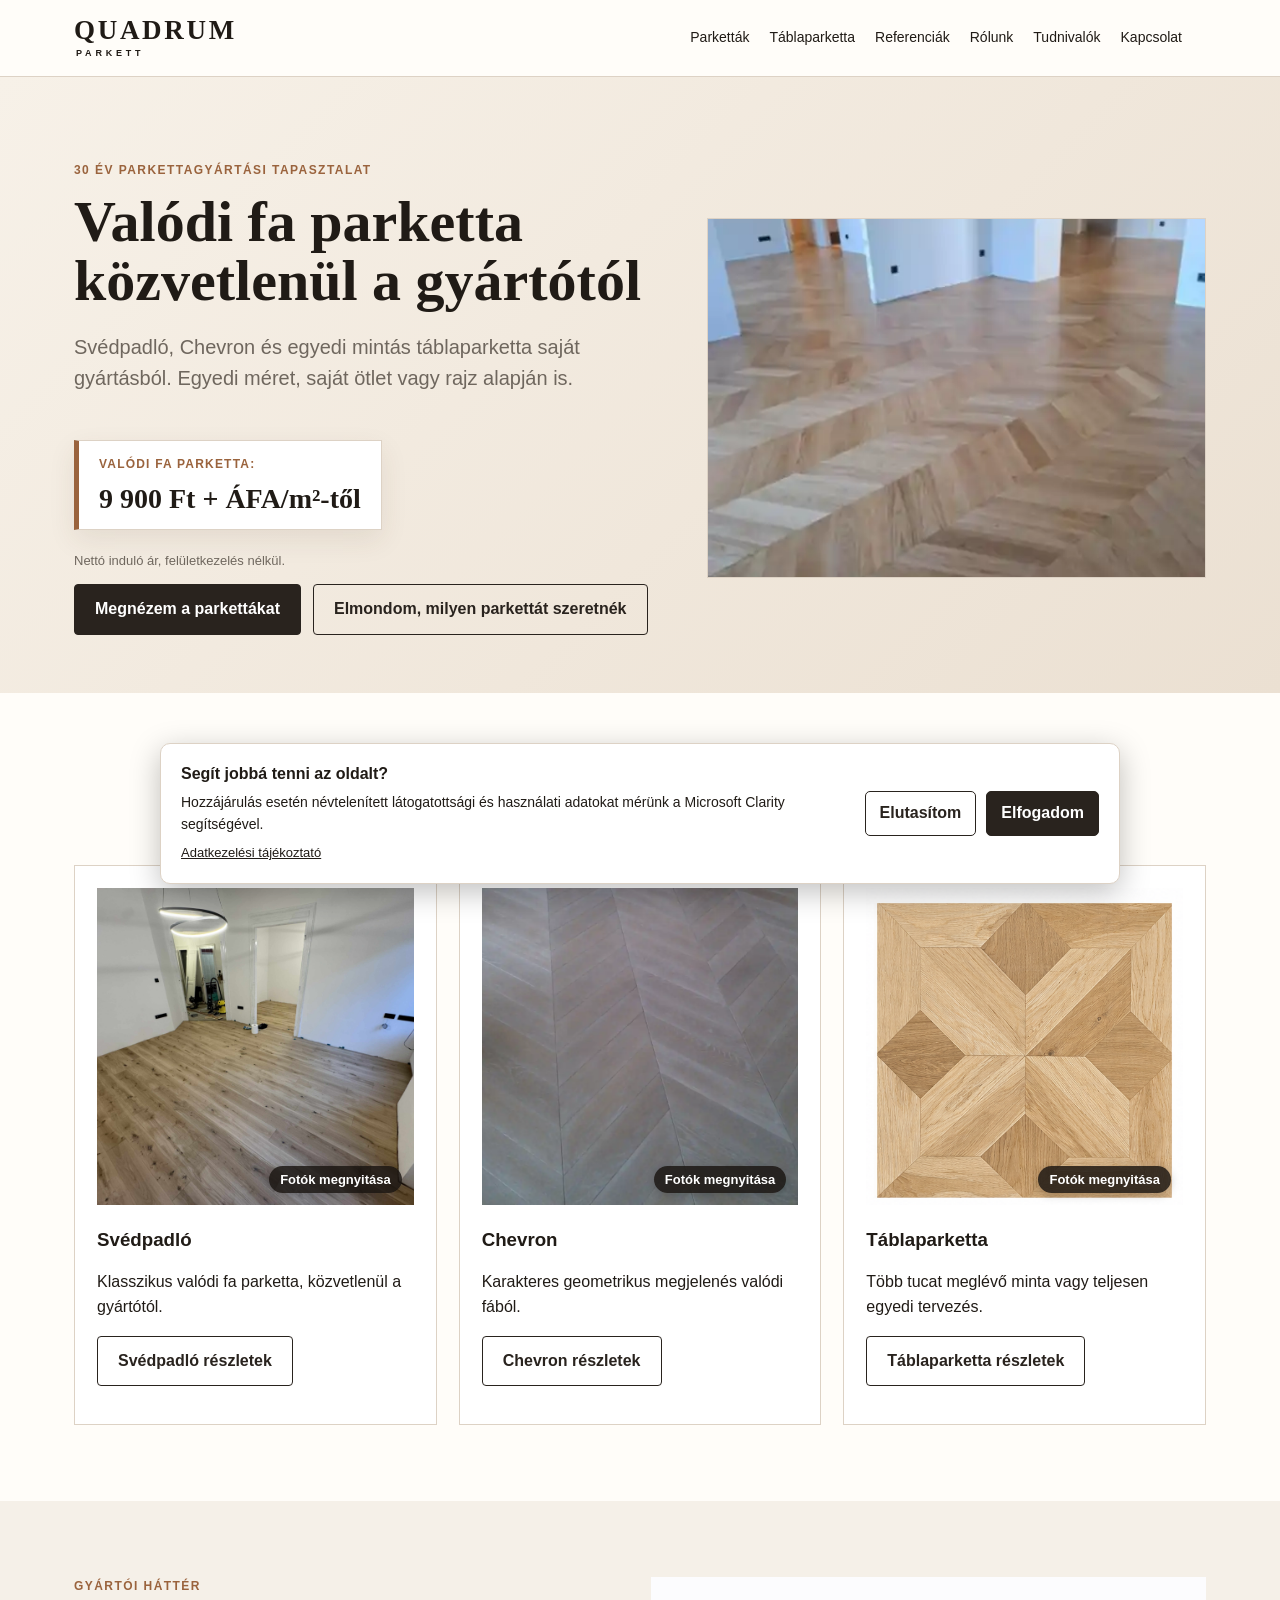
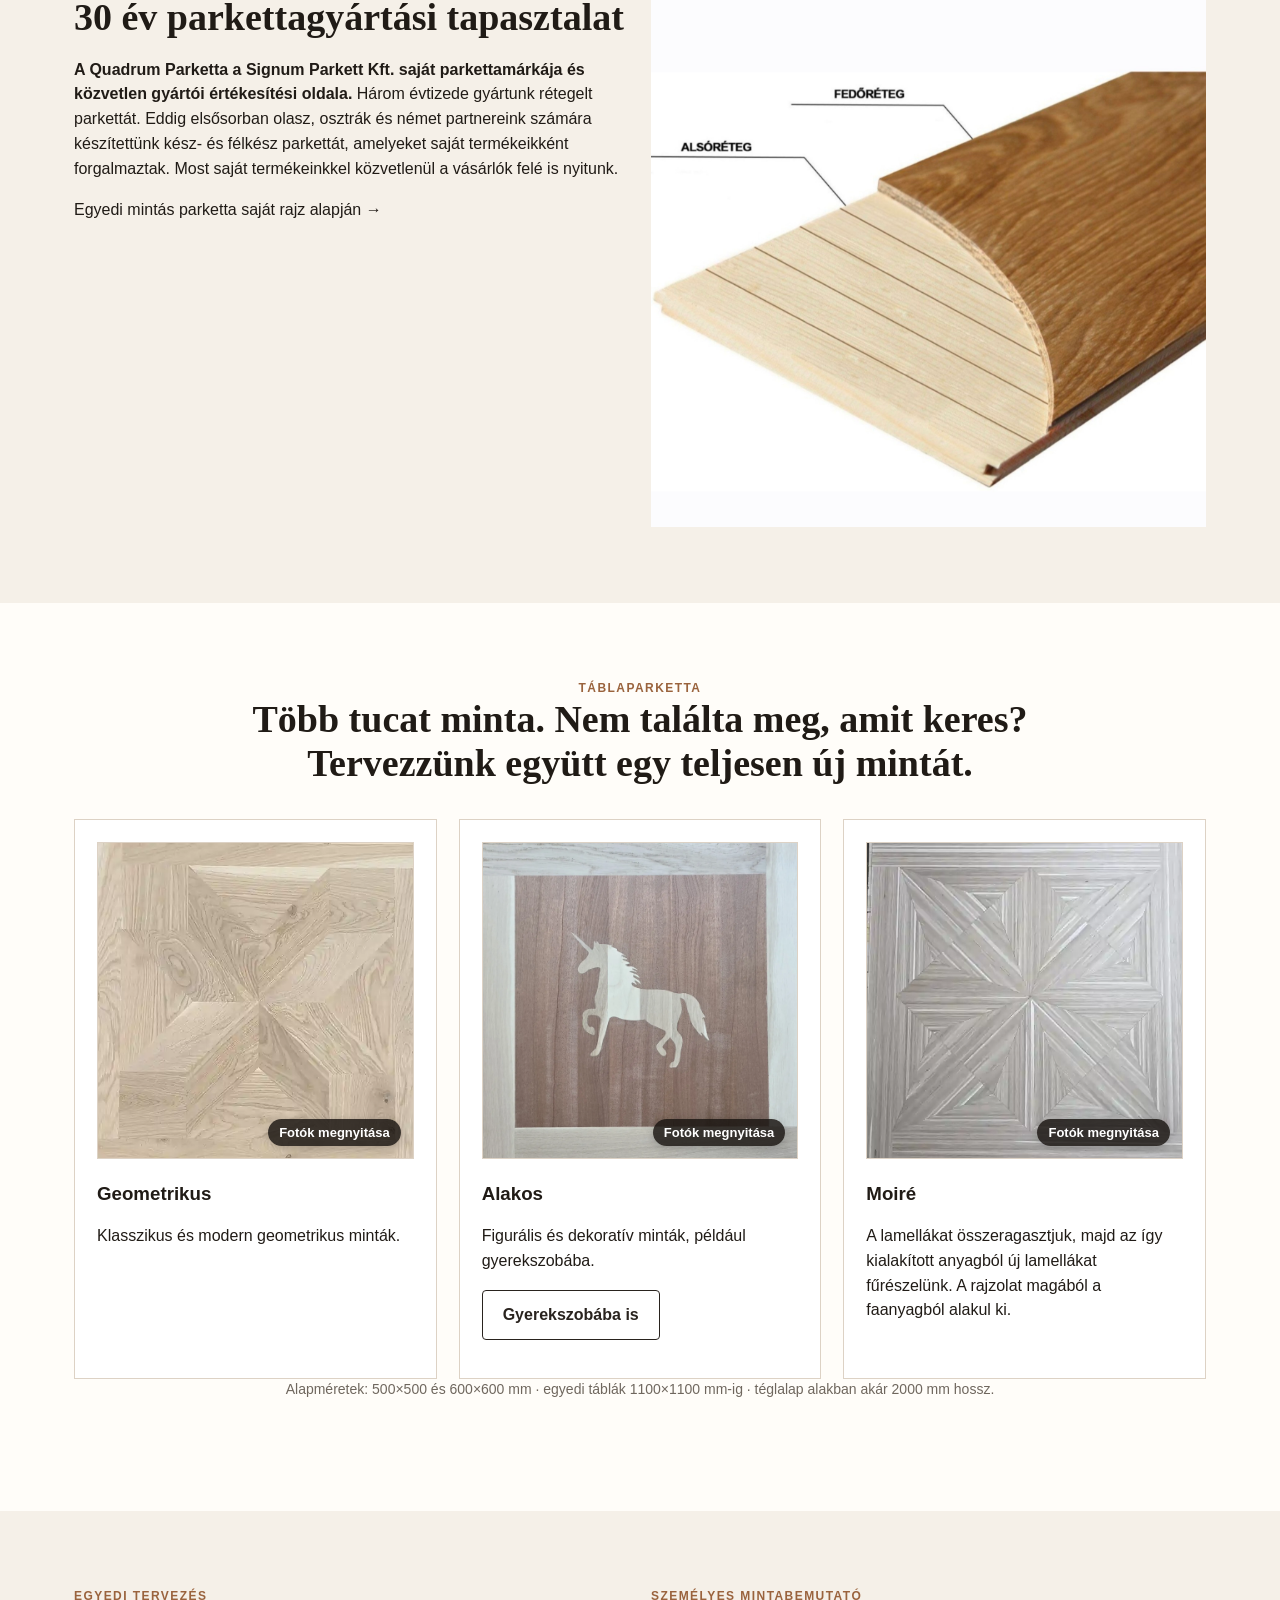
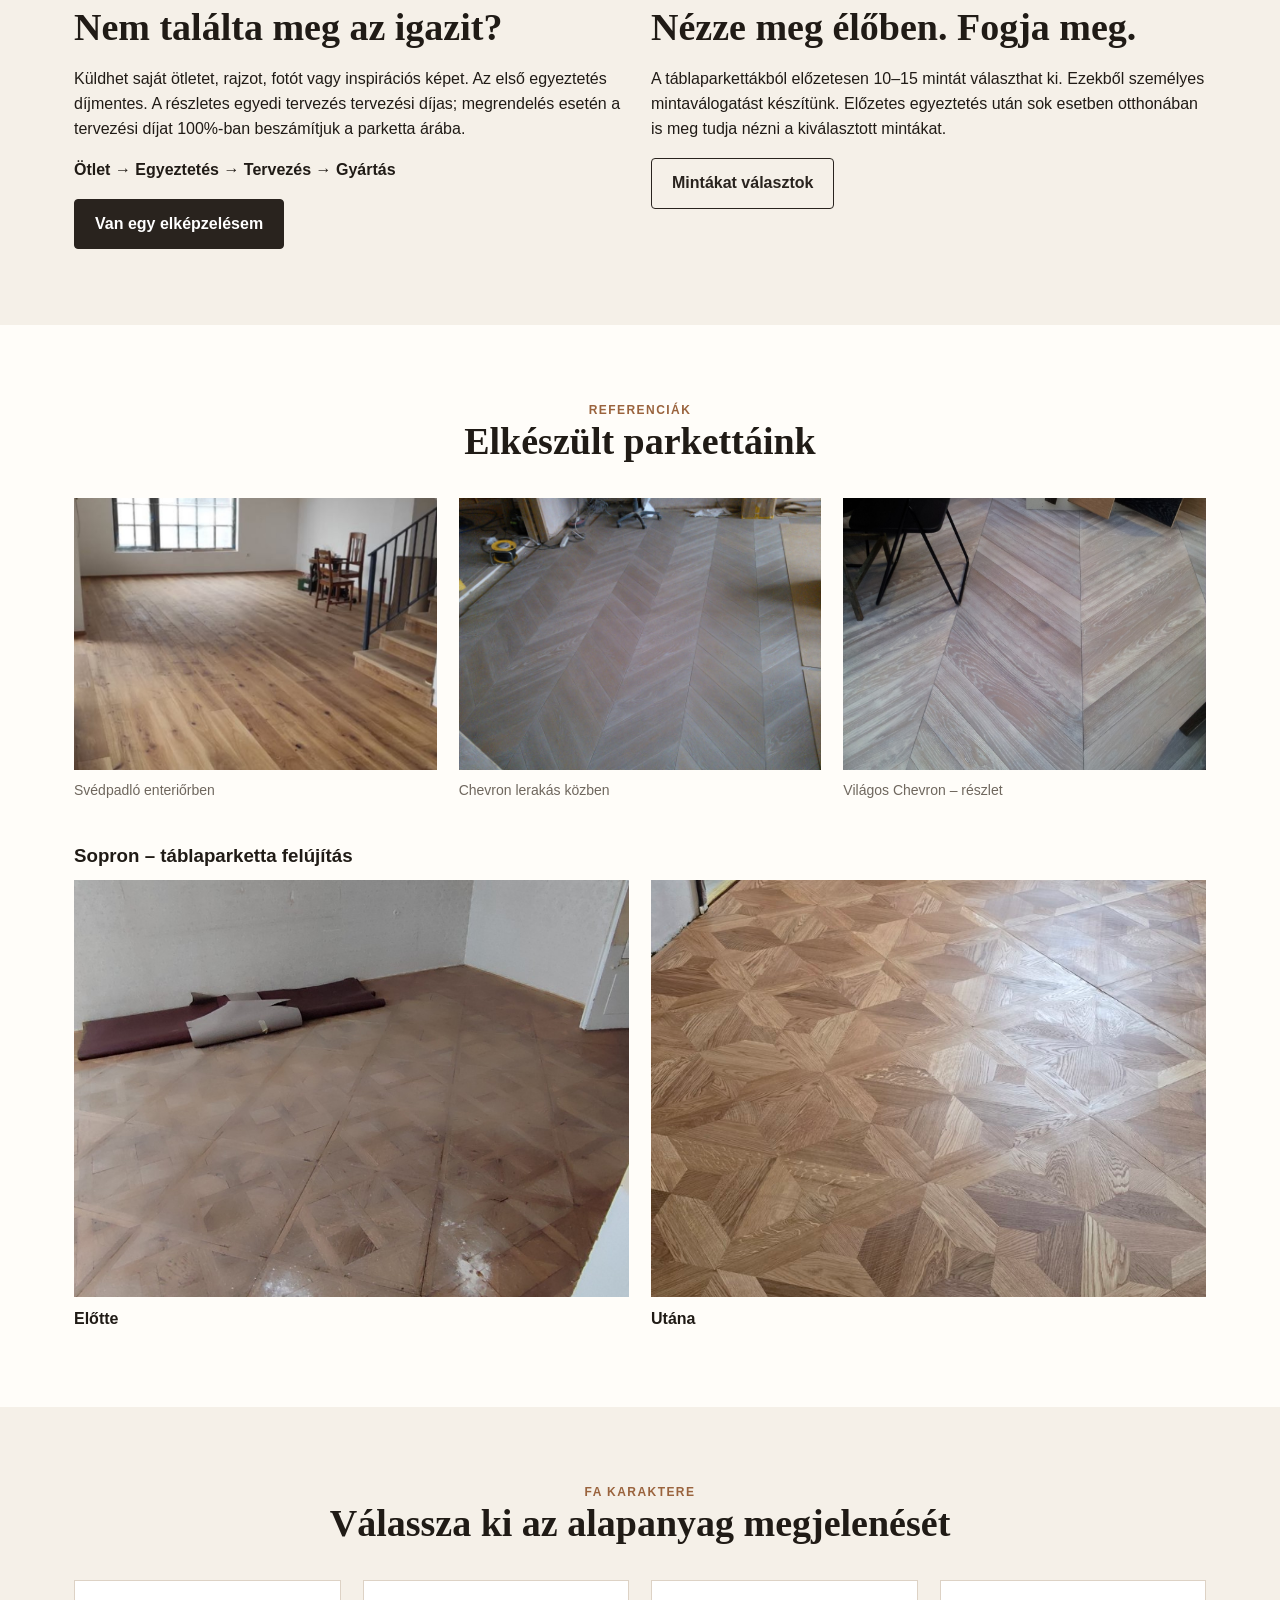
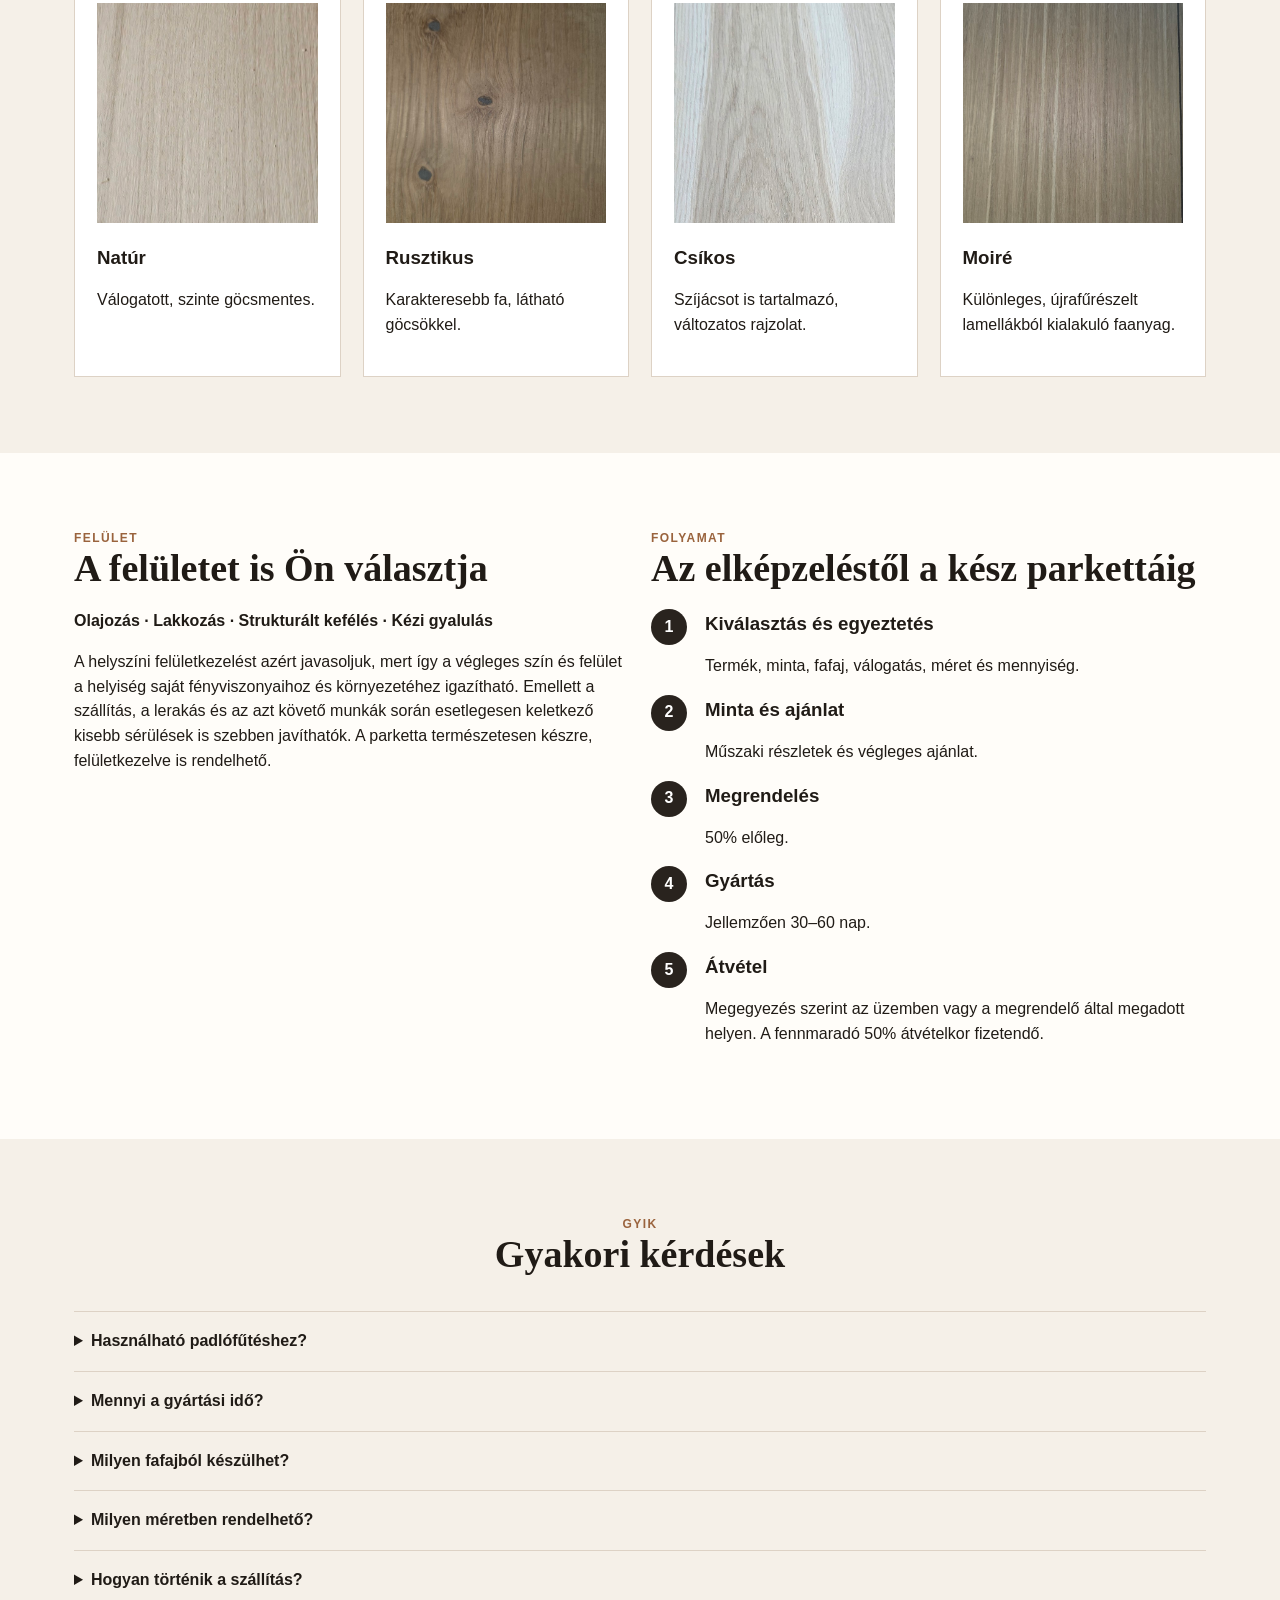
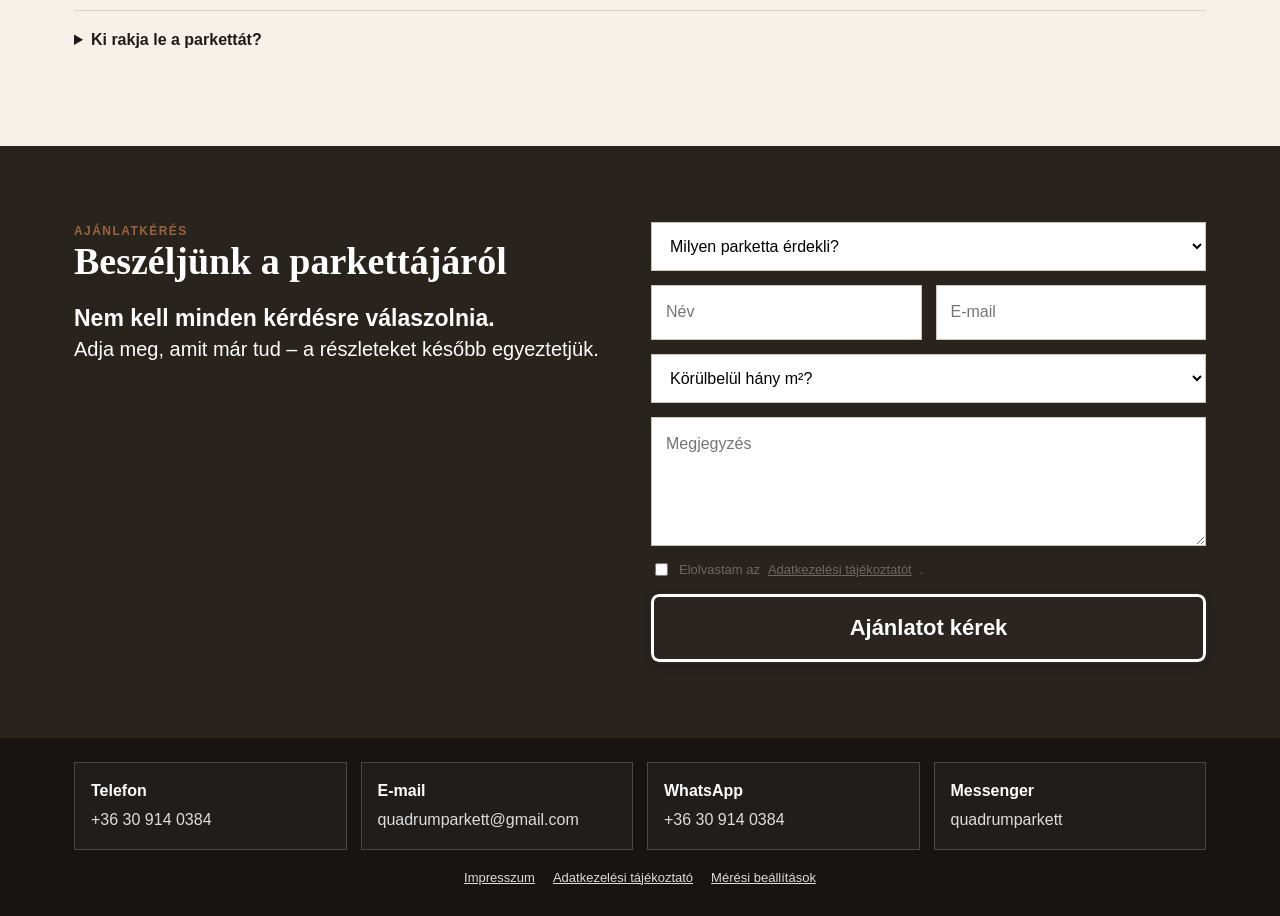
==== commit 94808fd7: "Remove product page prices and refine starting price" ====
--- a/index.html
+++ b/index.html
@@ -1,7 +1,7 @@
-<!doctype html><html lang="hu"><head><meta charset="UTF-8"><meta name="viewport" content="width=device-width,initial-scale=1"><meta name="description" content="Valódi fa parketta közvetlenül a gyártótól. Svédpadló, Chevron és egyedi mintás táblaparketta akár saját rajz alapján."><title>Quadrum Parketta – közvetlenül a gyártótól</title><link rel="stylesheet" href="styles.css?v=20260909-gallery-3"><script src="analytics.js?v=20260909" defer></script><script src="gallery.js?v=20260909-6" defer></script></head><body>
+<!doctype html><html lang="hu"><head><meta charset="UTF-8"><meta name="viewport" content="width=device-width,initial-scale=1"><meta name="description" content="Valódi fa parketta közvetlenül a gyártótól. Svédpadló, Chevron és egyedi mintás táblaparketta akár saját rajz alapján."><title>Quadrum Parketta – közvetlenül a gyártótól</title><link rel="stylesheet" href="styles.css?v=20260918-price-1"><script src="analytics.js?v=20260909" defer></script><script src="gallery.js?v=20260909-6" defer></script></head><body>
 <header class="header"><div class="wrap nav"><a class="brand" href="#" aria-label="Quadrum Parketta"><span class="brand-main">QUADRUM</span><span class="brand-sub">PARKETT</span></a><nav class="navlinks"><a href="#parkettak">Parketták</a><a href="#tabla">Táblaparketta</a><a href="#referenciak">Referenciák</a><a href="#rolunk">Rólunk</a><a href="#tudnivalok">Tudnivalók</a><a href="#kapcsolat">Kapcsolat</a></nav><div class="header-actions"><a class="btn alt contact-btn" href="#kapcsolat">Kapcsolat</a></div></div></header>
 <main>
-<section class="hero"><div class="wrap hero-grid"><div><div class="eyebrow">30 év parkettagyártási tapasztalat</div><h1>Valódi fa parketta közvetlenül a gyártótól</h1><p class="lead">Svédpadló, Chevron és egyedi mintás táblaparketta saját gyártásból. Egyedi méret, saját ötlet vagy rajz alapján is.</p><div class="starting-price"><span class="starting-price-label">Valódi fa parketta</span><strong>9 900 Ft + ÁFA/m²-től</strong></div><p class="note">Nettó induló ár, felületkezelés nélkül.</p><div class="actions"><a class="btn" href="#parkettak">Megnézem a parkettákat</a><a class="btn alt" href="#ajanlat">Elmondom, milyen parkettát szeretnék</a></div></div><img class="photo-img hero-photo" src="images/hero-selected.webp" alt="Quadrum Parketta referencia"></div></section>
+<section class="hero"><div class="wrap hero-grid"><div><div class="eyebrow">30 év parkettagyártási tapasztalat</div><h1>Valódi fa parketta közvetlenül a gyártótól</h1><p class="lead">Svédpadló, Chevron és egyedi mintás táblaparketta saját gyártásból. Egyedi méret, saját ötlet vagy rajz alapján is.</p><div class="starting-price"><span class="starting-price-label">Valódi fa parketta:</span><strong>9 900 Ft + ÁFA/m²-től</strong></div><p class="note">Nettó induló ár, felületkezelés nélkül.</p><div class="actions"><a class="btn" href="#parkettak">Megnézem a parkettákat</a><a class="btn alt" href="#ajanlat">Elmondom, milyen parkettát szeretnék</a></div></div><img class="photo-img hero-photo" src="images/hero-selected.webp" alt="Quadrum Parketta referencia"></div></section>
 <section id="parkettak" class="section"><div class="wrap"><div class="center"><div class="eyebrow">Válasszon parkettát</div><h2>Három irány. Egyedi gyártási szabadság.</h2></div><div class="grid3">
 <article id="svedpadlo" class="card gallery-card"><button class="square-photo gallery-trigger" type="button" data-gallery="svedpadlo" aria-label="Svédpadló galéria megnyitása"><img src="images/svedpadlo.jpg" alt="Svédpadló" style="object-fit:cover"><span class="gallery-hint">Fotók megnyitása</span></button><h3>Svédpadló</h3><p>Klasszikus valódi fa parketta, közvetlenül a gyártótól.</p><p><a class="btn alt" href="svedpadlo/">Svédpadló részletek</a></p></article>
 <article id="chevron" class="card gallery-card"><button class="square-photo gallery-trigger" type="button" data-gallery="chevron" aria-label="Chevron galéria megnyitása"><img src="images/chevron-selected.webp" alt="Chevron parketta" style="object-fit:cover"><span class="gallery-hint">Fotók megnyitása</span></button><h3>Chevron</h3><p>Karakteres geometrikus megjelenés valódi fából.</p><p><a class="btn alt" href="chevron/">Chevron részletek</a></p></article>
--- a/styles.css
+++ b/styles.css
@@ -285,7 +285,7 @@
  .gallery-hint{right:9px;bottom:9px;font-size:12px}
 }
 
-.starting-price{display:inline-flex;flex-direction:column;align-items:flex-start;gap:2px;margin:26px 0 8px;padding:14px 20px;background:#fff;border:1px solid var(--line);border-left:5px solid var(--wood);box-shadow:0 10px 26px rgba(73,50,31,.09)}
+.starting-price{display:inline-flex;flex-direction:column;align-items:flex-start;gap:8px;margin:26px 0 8px;padding:14px 20px;background:#fff;border:1px solid var(--line);border-left:5px solid var(--wood);box-shadow:0 10px 26px rgba(73,50,31,.09)}
 .starting-price-label{font-size:12px;font-weight:800;letter-spacing:.1em;text-transform:uppercase;color:var(--wood)}
 .starting-price strong{font-family:Georgia,serif;font-size:28px;line-height:1.2}
 @media(max-width:850px){.starting-price{display:flex;width:100%;margin:20px 0 8px;padding:12px 16px}.starting-price strong{font-size:25px}}
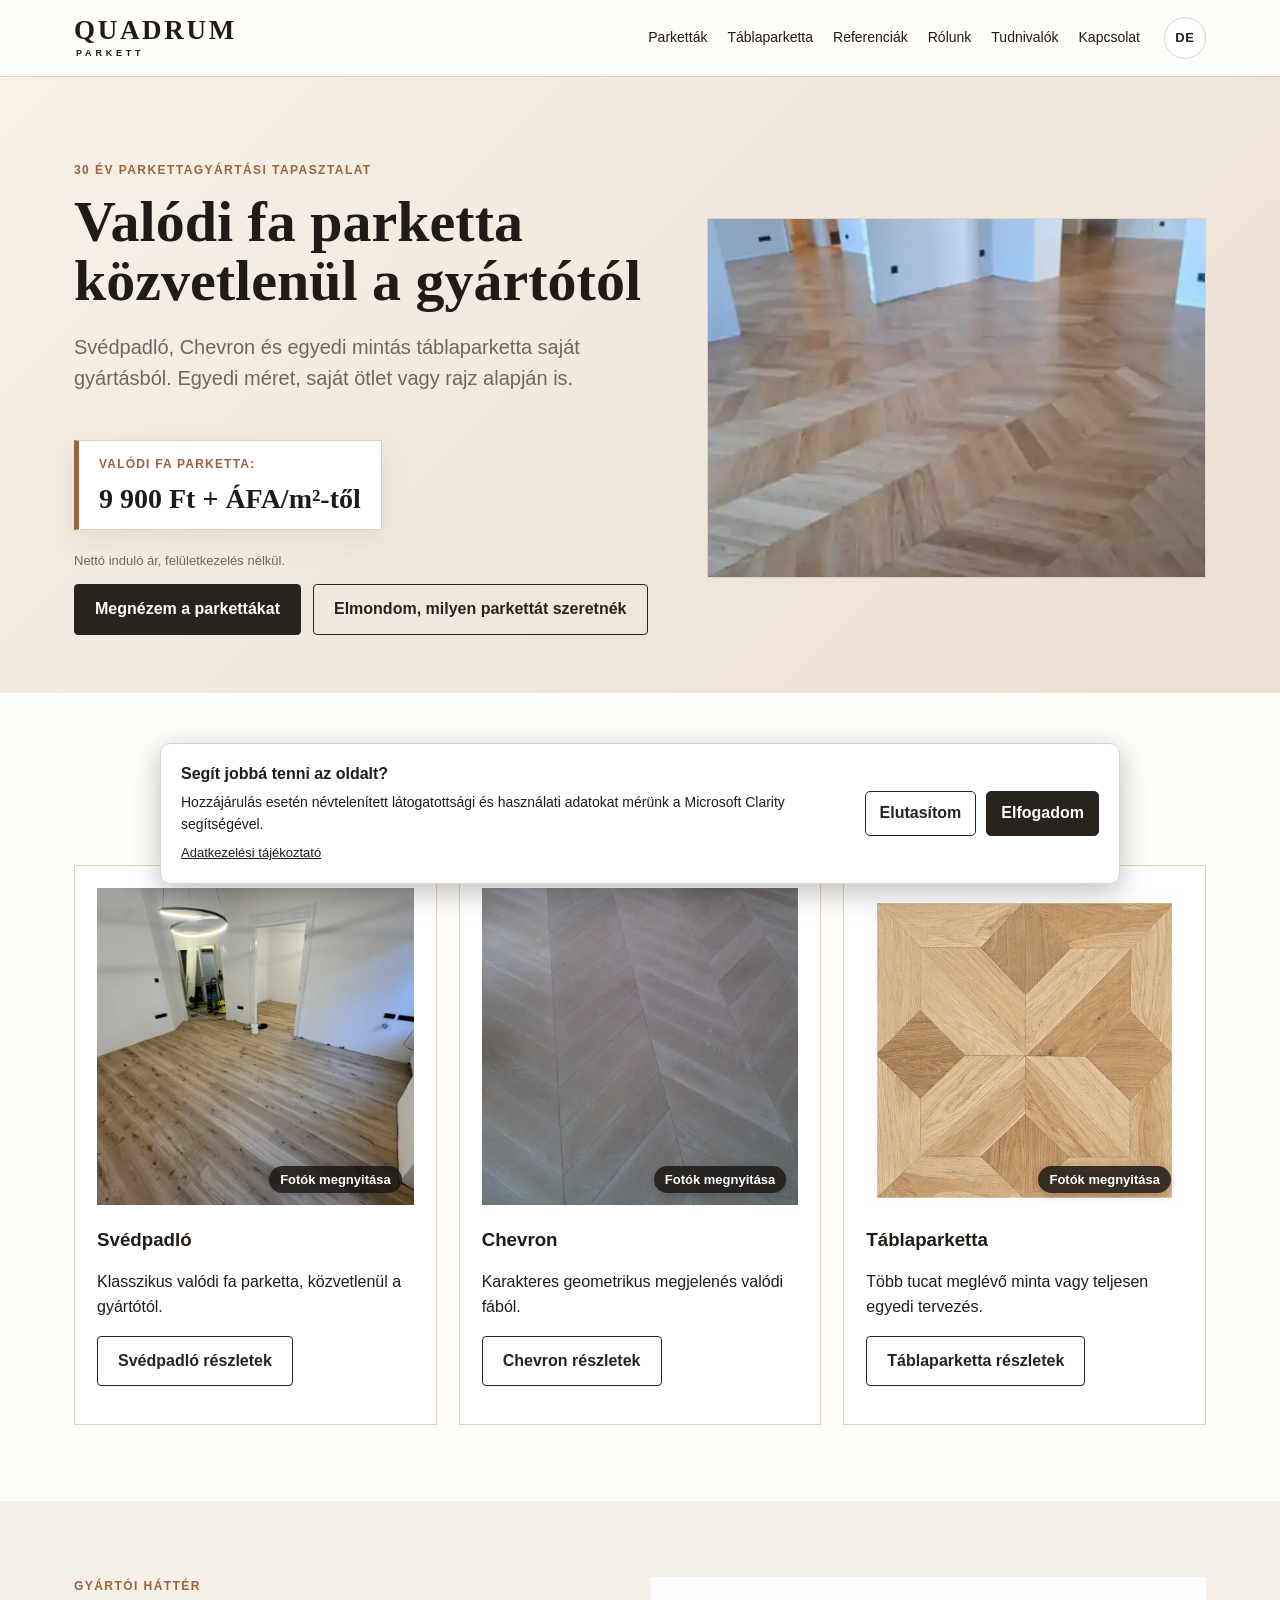
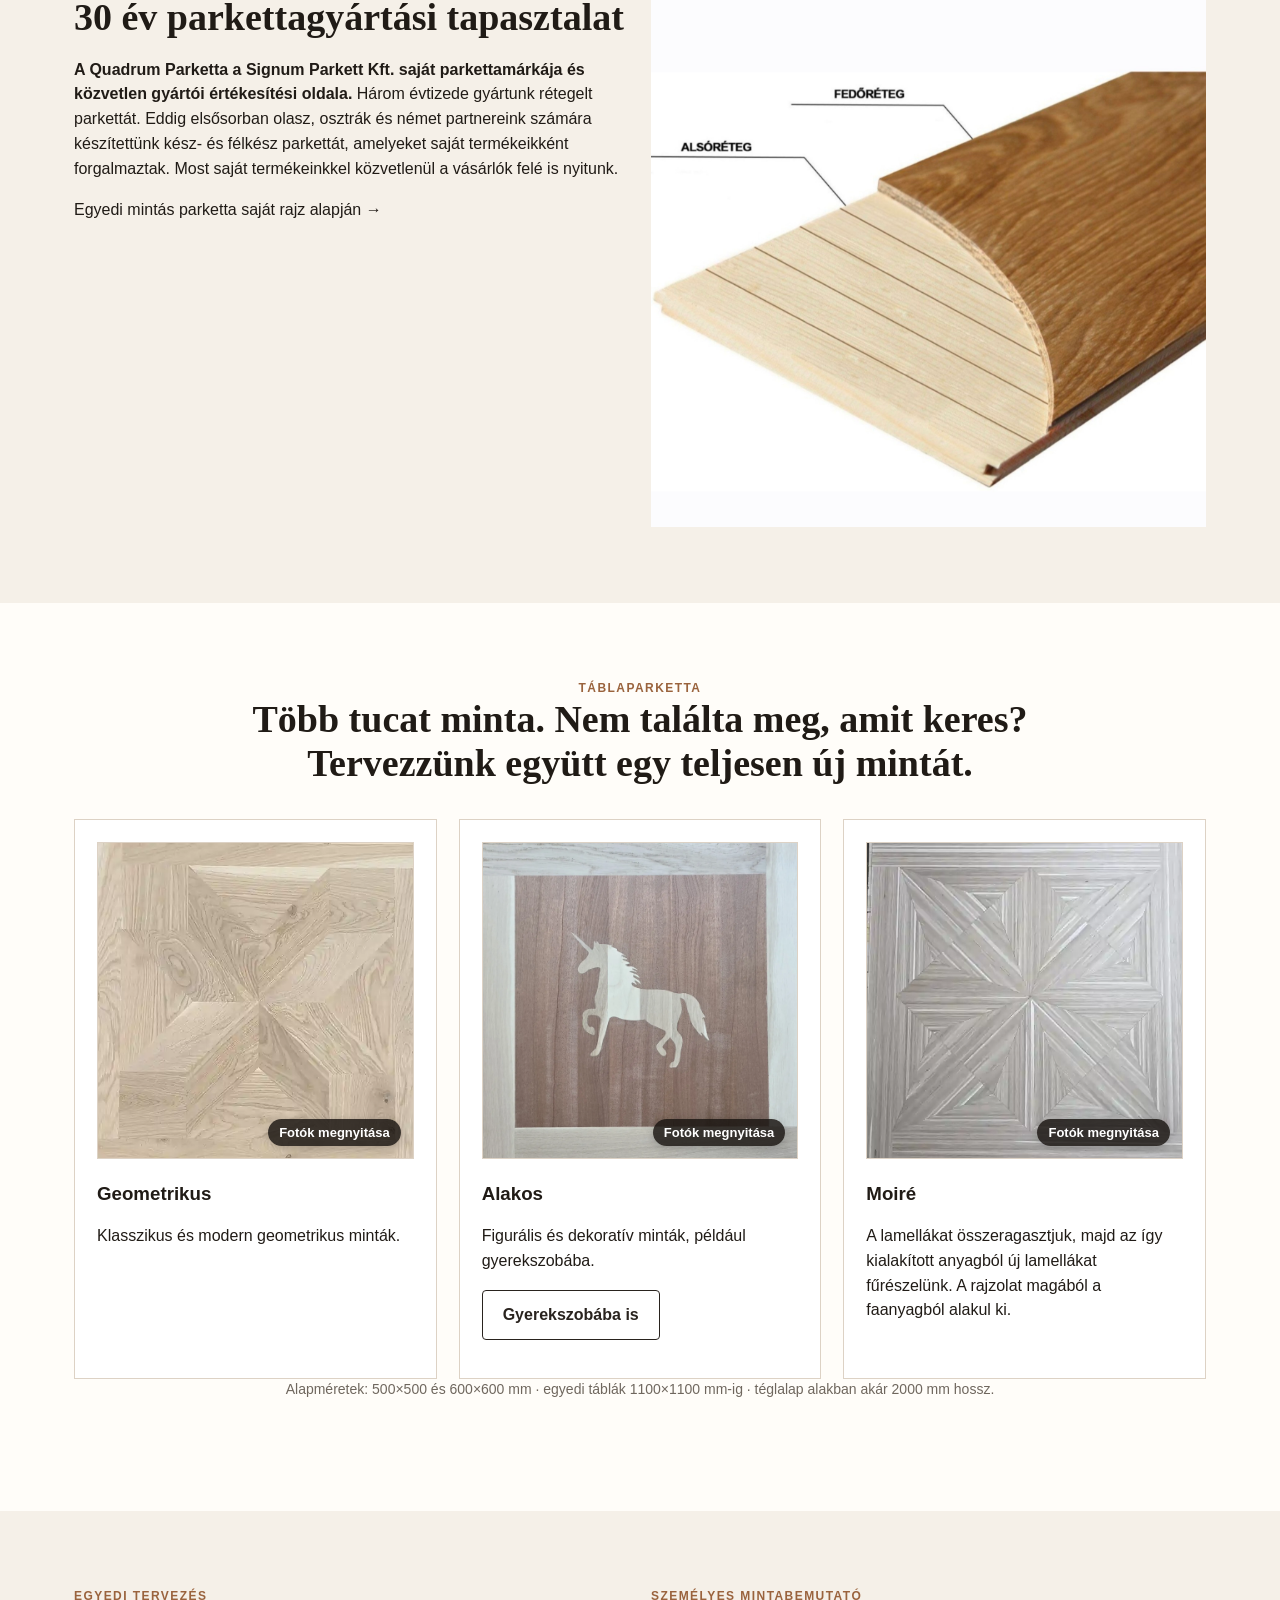
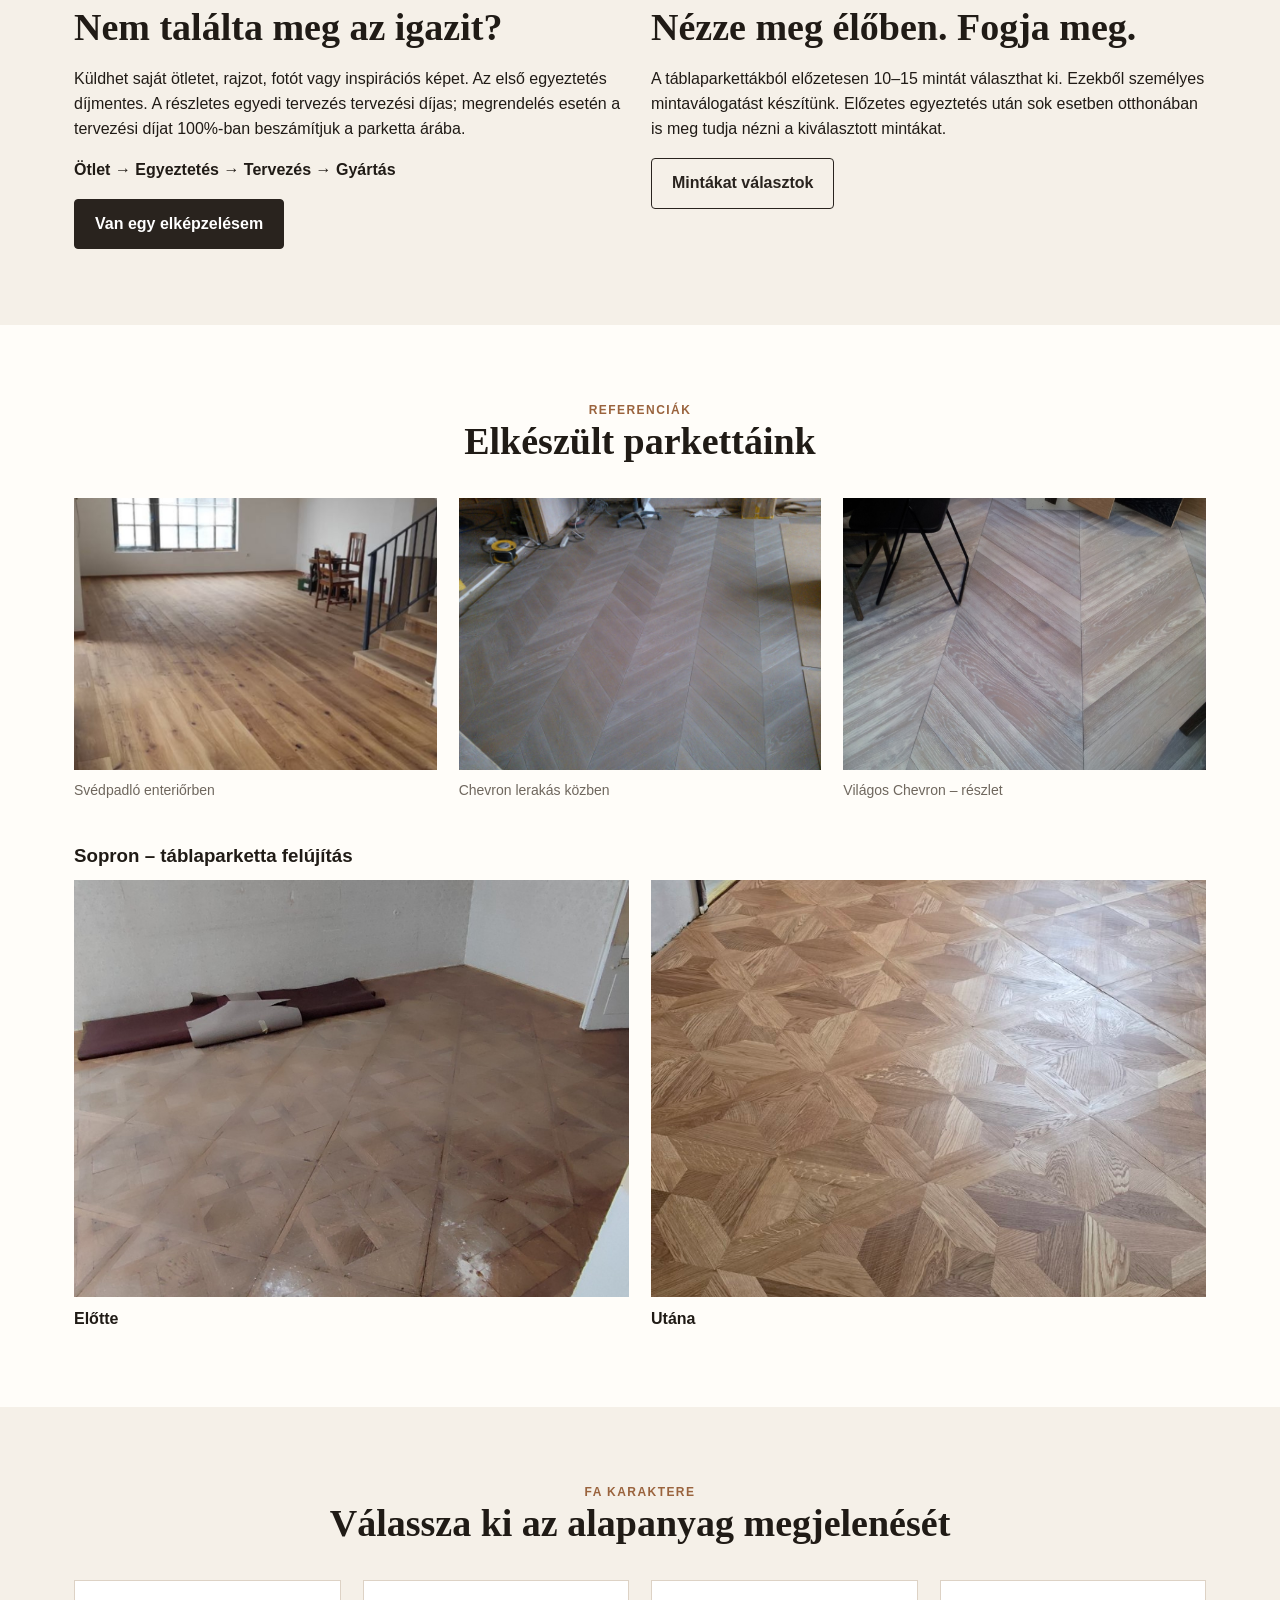
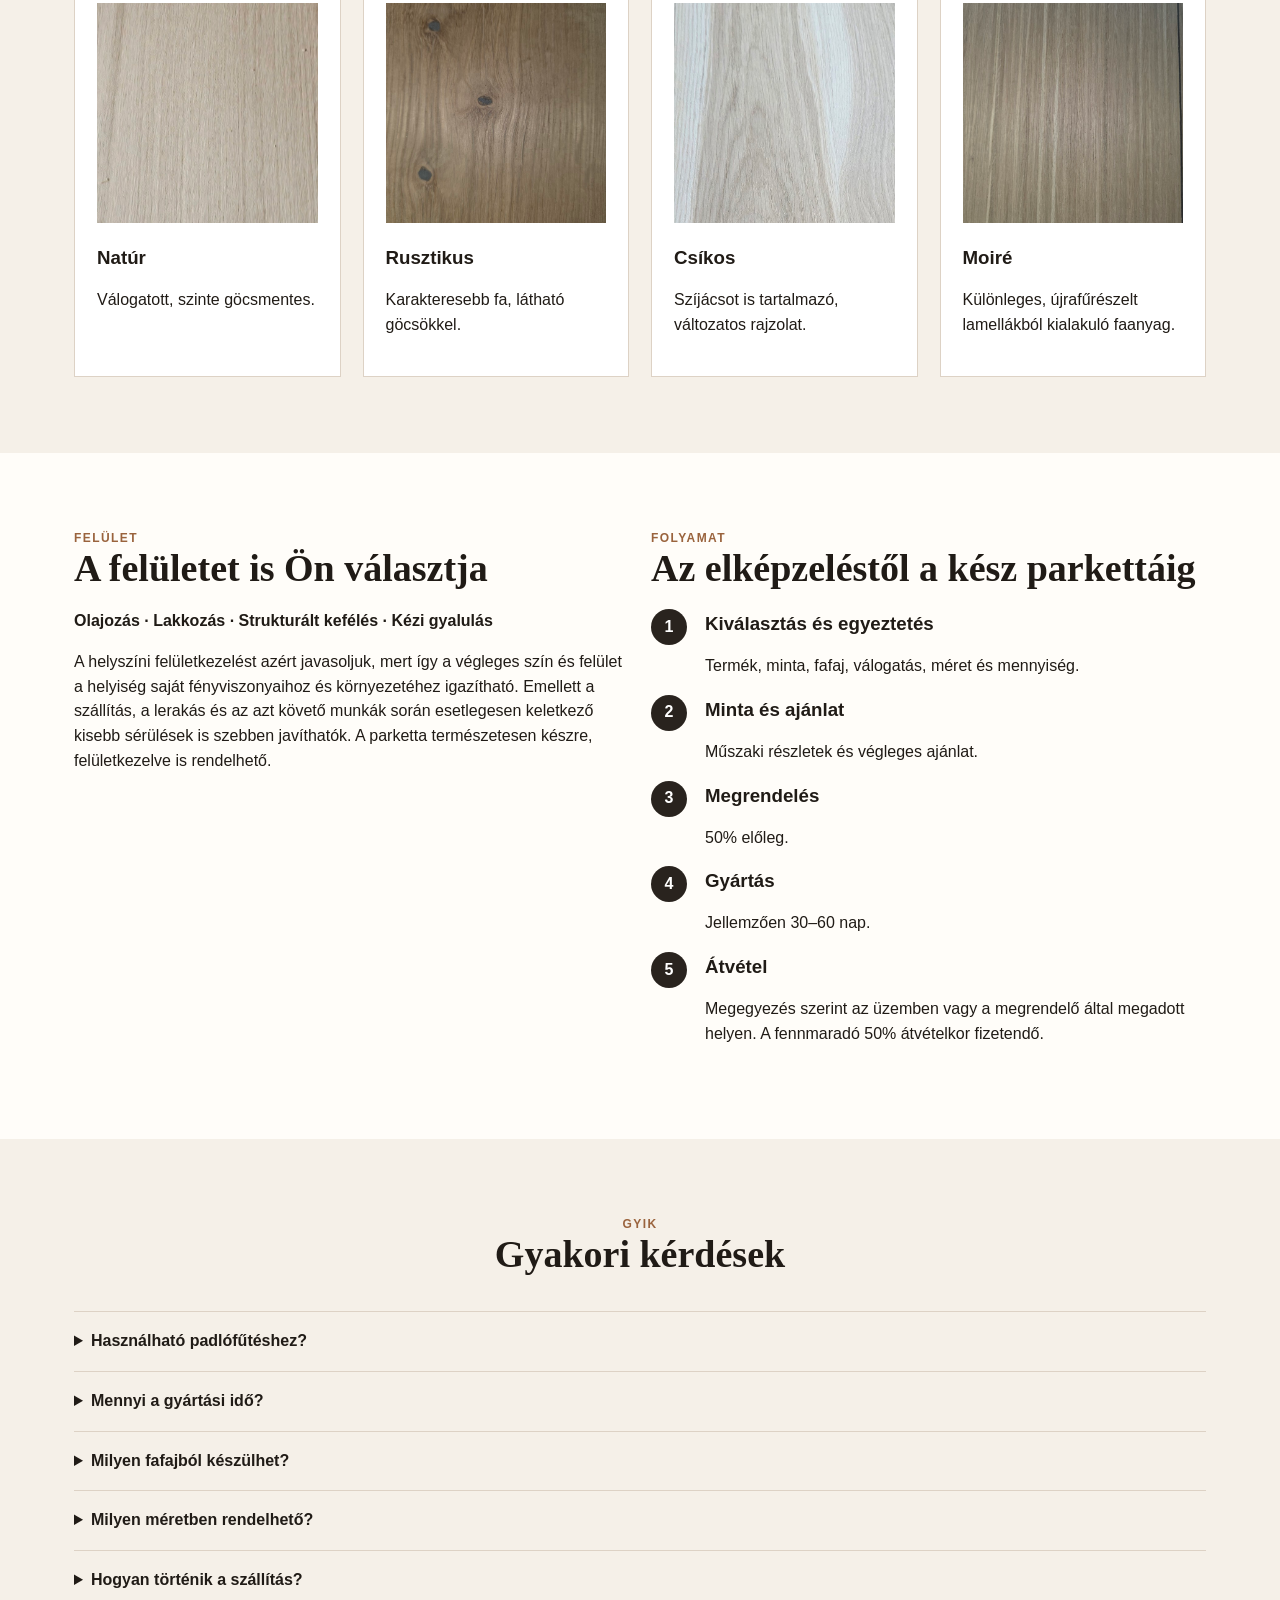
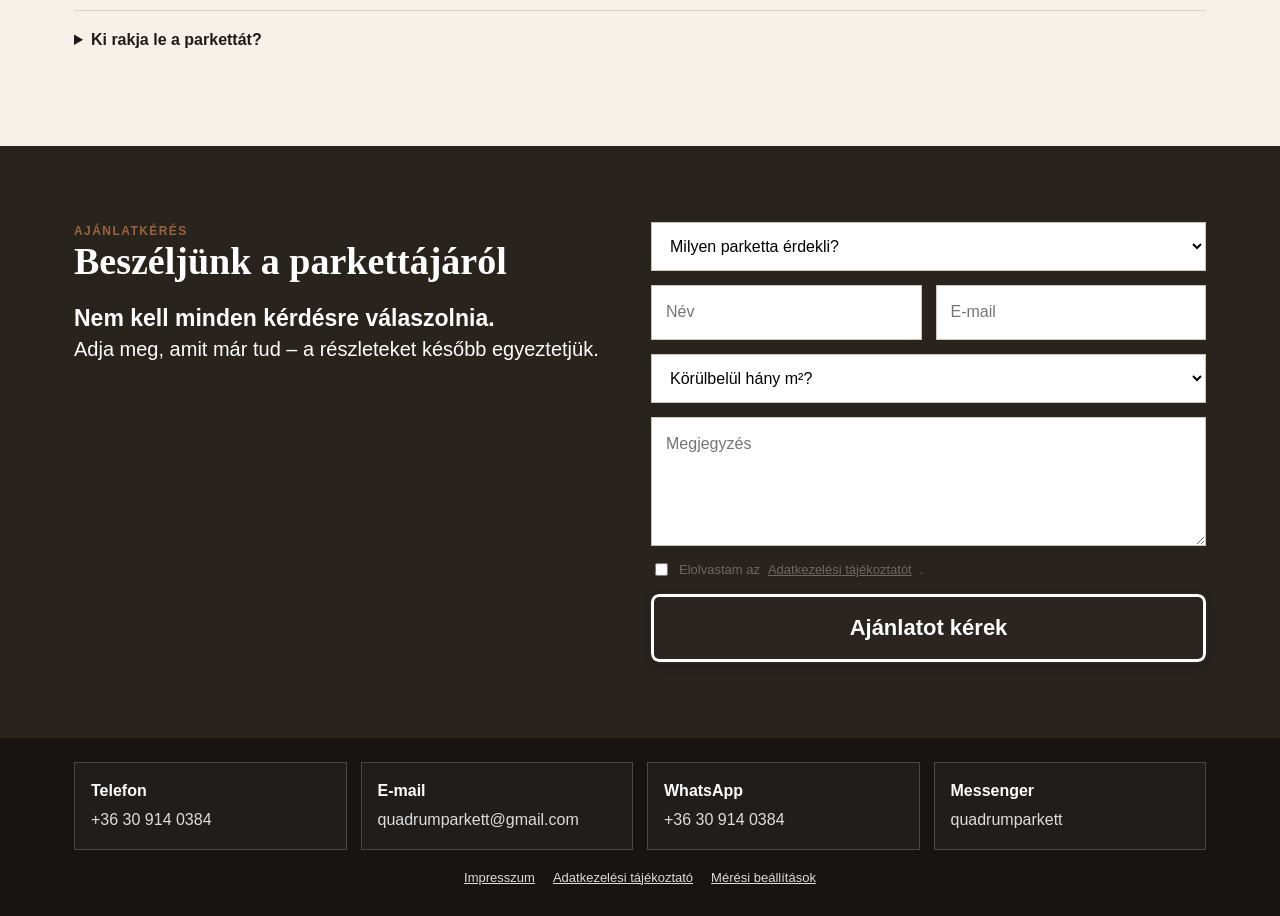
==== commit f8548587: "Add German homepage and language switch" ====
--- a/index.html
+++ b/index.html
@@ -1,5 +1,5 @@
-<!doctype html><html lang="hu"><head><meta charset="UTF-8"><meta name="viewport" content="width=device-width,initial-scale=1"><meta name="description" content="Valódi fa parketta közvetlenül a gyártótól. Svédpadló, Chevron és egyedi mintás táblaparketta akár saját rajz alapján."><title>Quadrum Parketta – közvetlenül a gyártótól</title><link rel="stylesheet" href="styles.css?v=20260918-price-1"><script src="analytics.js?v=20260909" defer></script><script src="gallery.js?v=20260909-6" defer></script></head><body>
-<header class="header"><div class="wrap nav"><a class="brand" href="#" aria-label="Quadrum Parketta"><span class="brand-main">QUADRUM</span><span class="brand-sub">PARKETT</span></a><nav class="navlinks"><a href="#parkettak">Parketták</a><a href="#tabla">Táblaparketta</a><a href="#referenciak">Referenciák</a><a href="#rolunk">Rólunk</a><a href="#tudnivalok">Tudnivalók</a><a href="#kapcsolat">Kapcsolat</a></nav><div class="header-actions"><a class="btn alt contact-btn" href="#kapcsolat">Kapcsolat</a></div></div></header>
+<!doctype html><html lang="hu"><head><meta charset="UTF-8"><meta name="viewport" content="width=device-width,initial-scale=1"><meta name="description" content="Valódi fa parketta közvetlenül a gyártótól. Svédpadló, Chevron és egyedi mintás táblaparketta akár saját rajz alapján."><link rel="canonical" href="https://quadrumparkett.com/"><link rel="alternate" hreflang="hu" href="https://quadrumparkett.com/"><link rel="alternate" hreflang="de" href="https://quadrumparkett.com/de/"><link rel="alternate" hreflang="x-default" href="https://quadrumparkett.com/"><title>Quadrum Parketta – közvetlenül a gyártótól</title><link rel="stylesheet" href="styles.css?v=20260922-de-1"><script src="analytics.js?v=20260922-de-1" defer></script><script src="gallery.js?v=20260922-de-1" defer></script></head><body>
+<header class="header"><div class="wrap nav"><a class="brand" href="#" aria-label="Quadrum Parketta"><span class="brand-main">QUADRUM</span><span class="brand-sub">PARKETT</span></a><nav class="navlinks"><a href="#parkettak">Parketták</a><a href="#tabla">Táblaparketta</a><a href="#referenciak">Referenciák</a><a href="#rolunk">Rólunk</a><a href="#tudnivalok">Tudnivalók</a><a href="#kapcsolat">Kapcsolat</a></nav><div class="header-actions"><a class="language-link" href="de/" lang="de" hreflang="de" aria-label="Deutsch">DE</a><a class="btn alt contact-btn" href="#kapcsolat">Kapcsolat</a></div></div></header>
 <main>
 <section class="hero"><div class="wrap hero-grid"><div><div class="eyebrow">30 év parkettagyártási tapasztalat</div><h1>Valódi fa parketta közvetlenül a gyártótól</h1><p class="lead">Svédpadló, Chevron és egyedi mintás táblaparketta saját gyártásból. Egyedi méret, saját ötlet vagy rajz alapján is.</p><div class="starting-price"><span class="starting-price-label">Valódi fa parketta:</span><strong>9 900 Ft + ÁFA/m²-től</strong></div><p class="note">Nettó induló ár, felületkezelés nélkül.</p><div class="actions"><a class="btn" href="#parkettak">Megnézem a parkettákat</a><a class="btn alt" href="#ajanlat">Elmondom, milyen parkettát szeretnék</a></div></div><img class="photo-img hero-photo" src="images/hero-selected.webp" alt="Quadrum Parketta referencia"></div></section>
 <section id="parkettak" class="section"><div class="wrap"><div class="center"><div class="eyebrow">Válasszon parkettát</div><h2>Három irány. Egyedi gyártási szabadság.</h2></div><div class="grid3">
--- a/styles.css
+++ b/styles.css
@@ -289,3 +289,8 @@
 .starting-price-label{font-size:12px;font-weight:800;letter-spacing:.1em;text-transform:uppercase;color:var(--wood)}
 .starting-price strong{font-family:Georgia,serif;font-size:28px;line-height:1.2}
 @media(max-width:850px){.starting-price{display:flex;width:100%;margin:20px 0 8px;padding:12px 16px}.starting-price strong{font-size:25px}}
+
+/* Language switch */
+.language-link{display:inline-flex;align-items:center;justify-content:center;min-width:42px;min-height:42px;padding:7px 10px;border:1px solid var(--line);border-radius:999px;background:#fff;color:var(--dark);font-size:13px;font-weight:800;letter-spacing:.06em}
+.language-link:hover,.language-link:focus-visible{border-color:var(--wood);color:var(--wood)}
+@media(max-width:850px){.header-actions{gap:8px}.language-link{min-width:40px;min-height:40px;padding:6px 9px}}
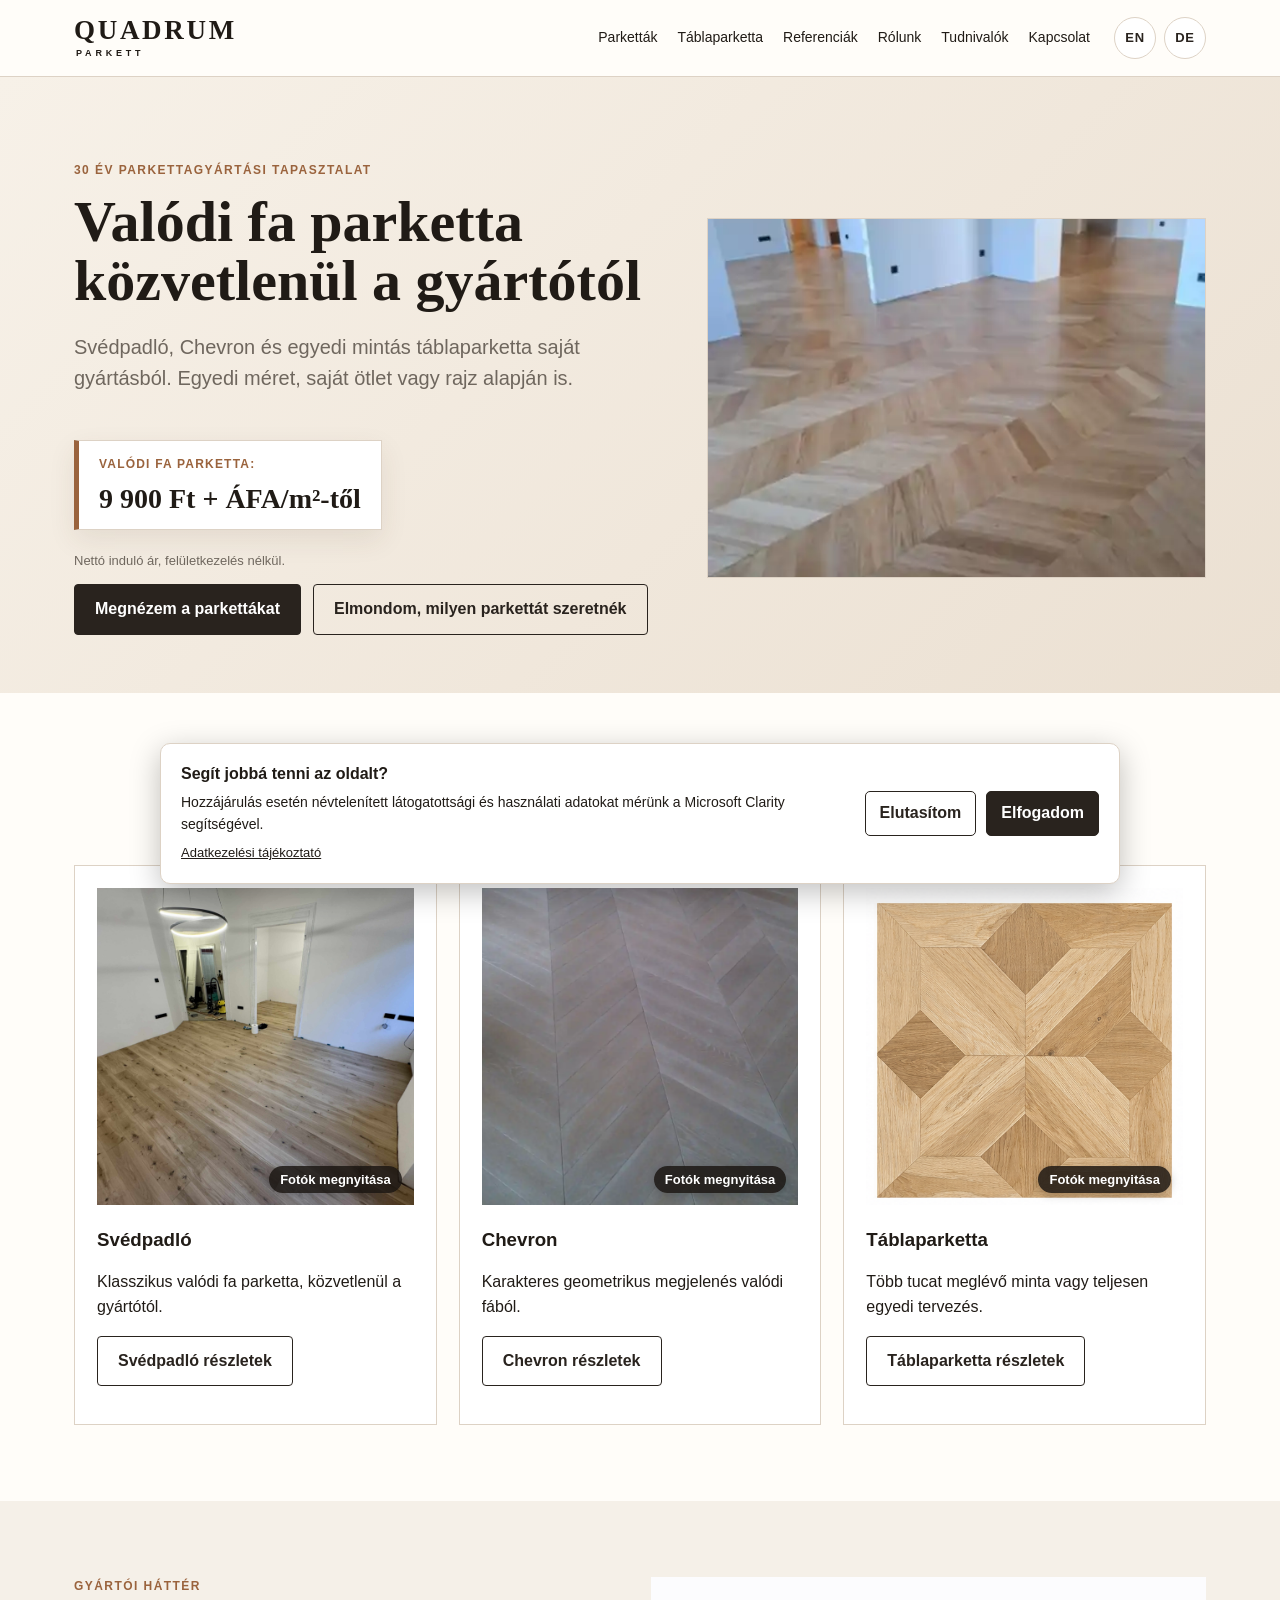
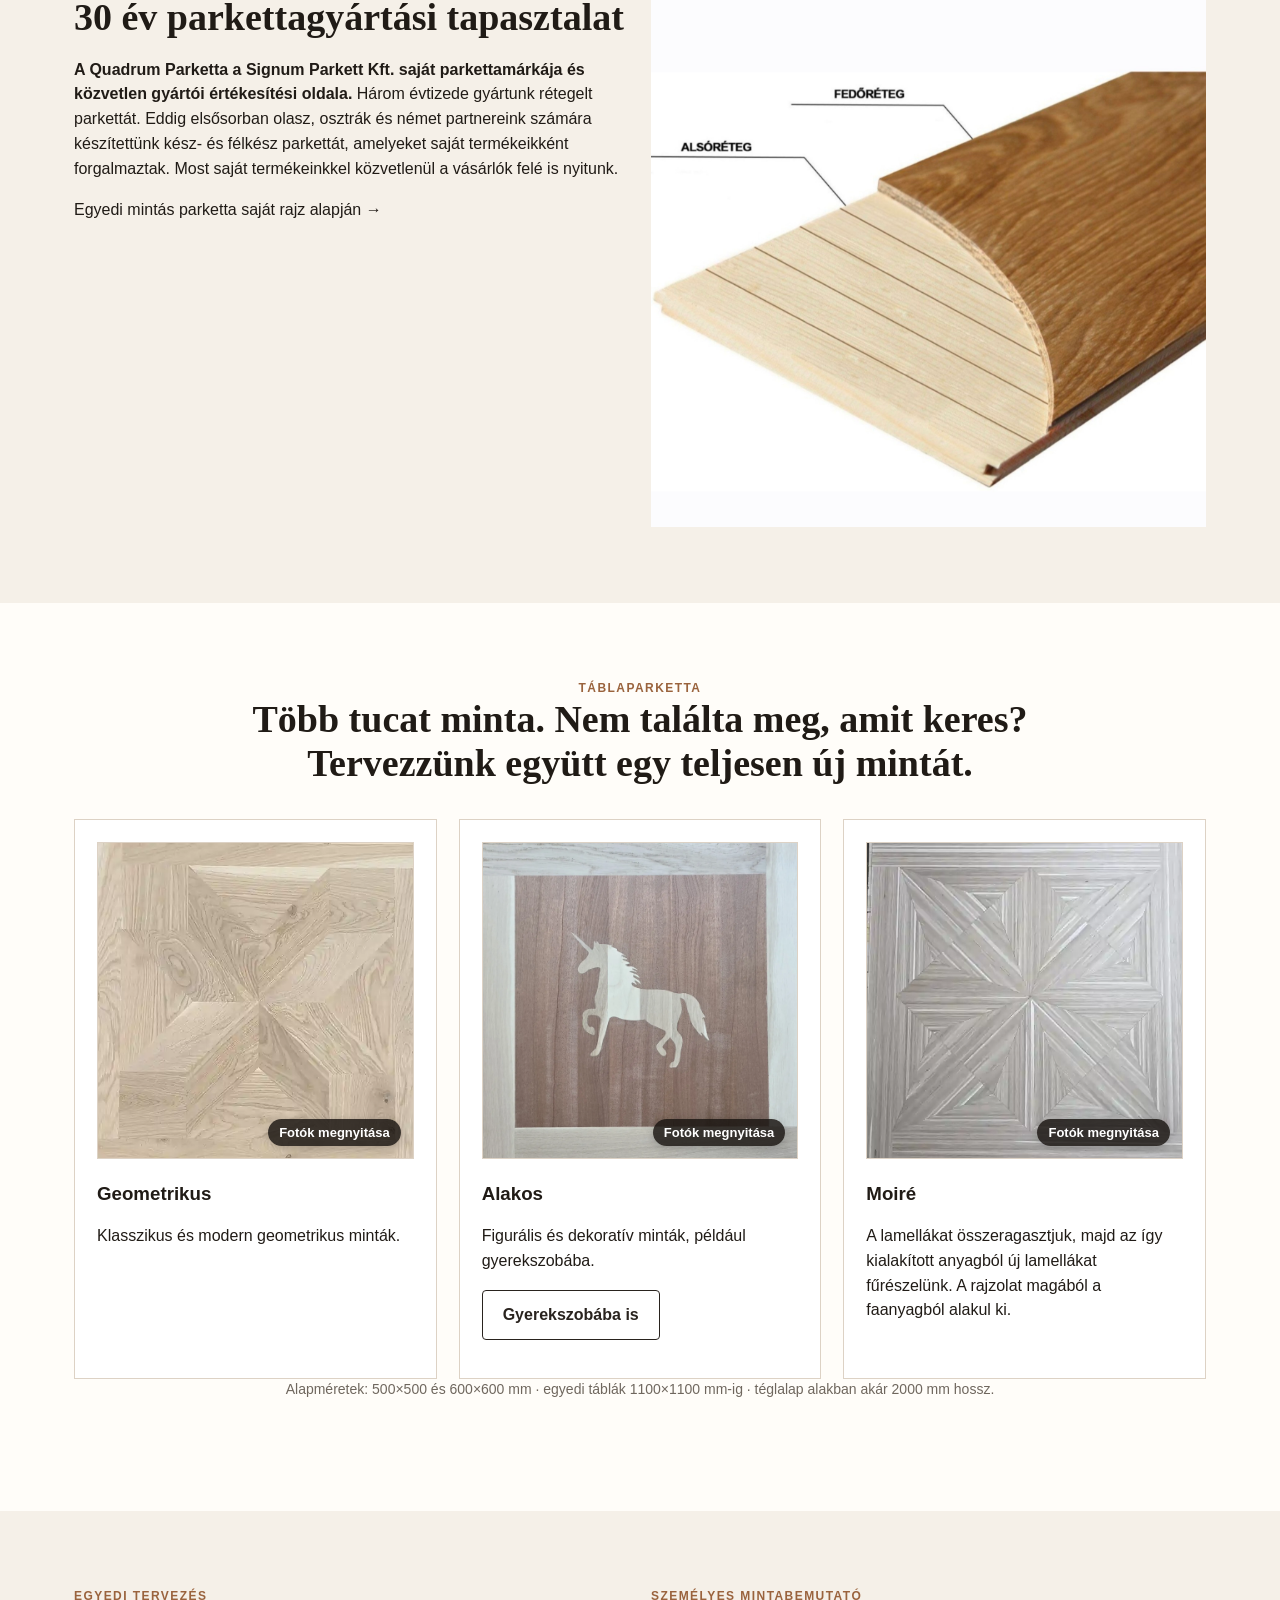
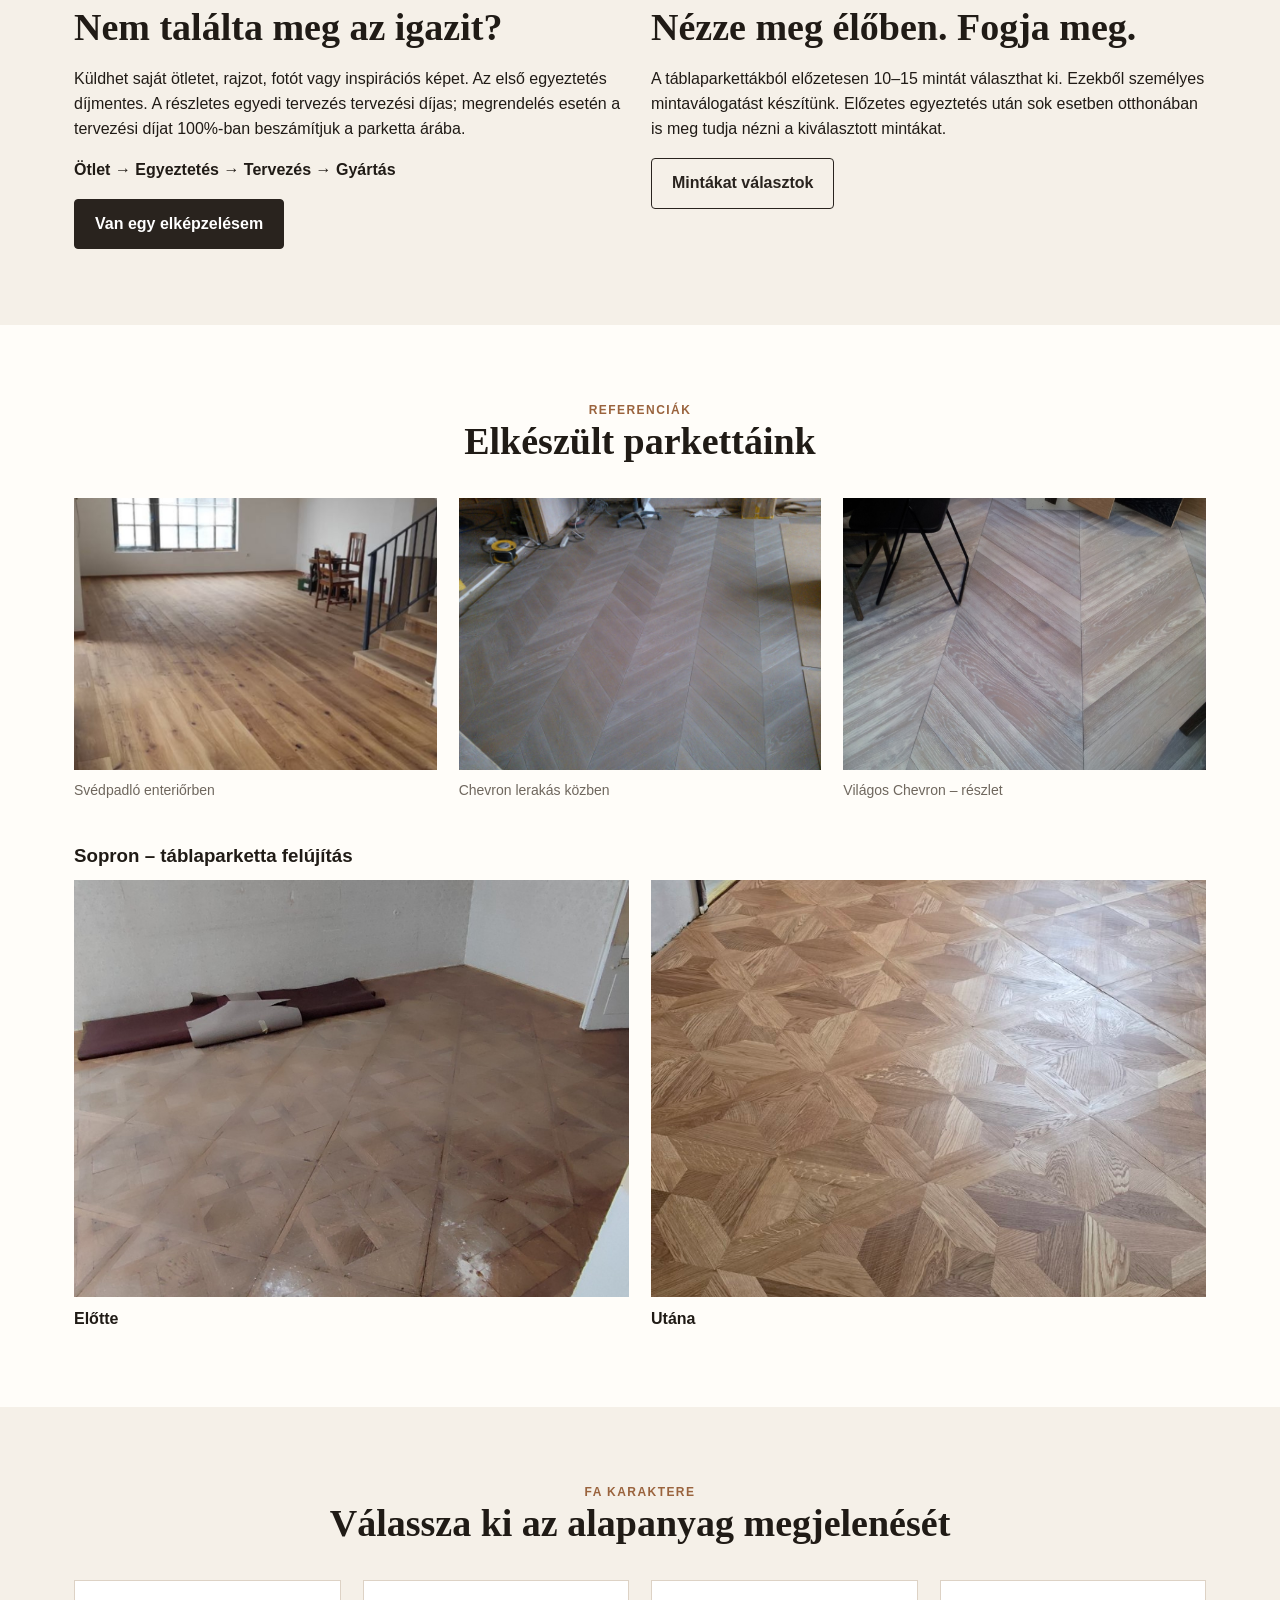
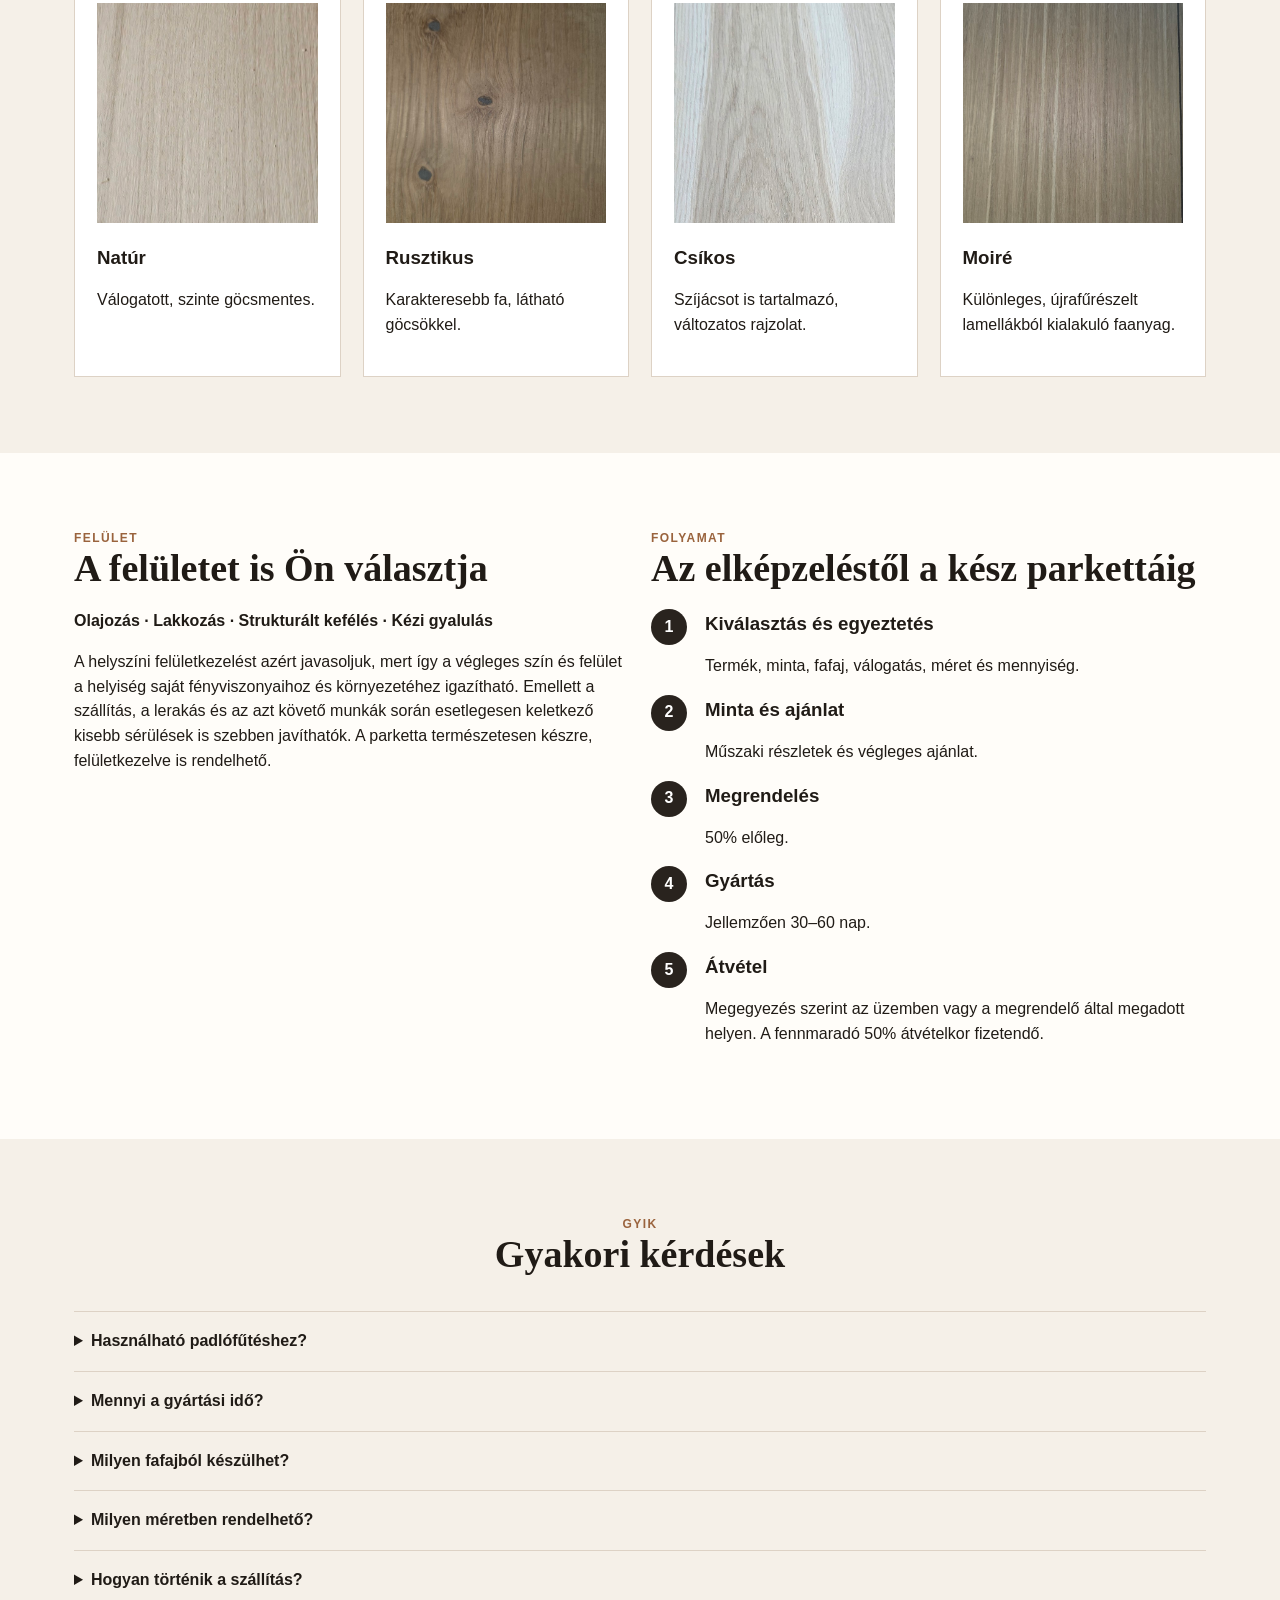
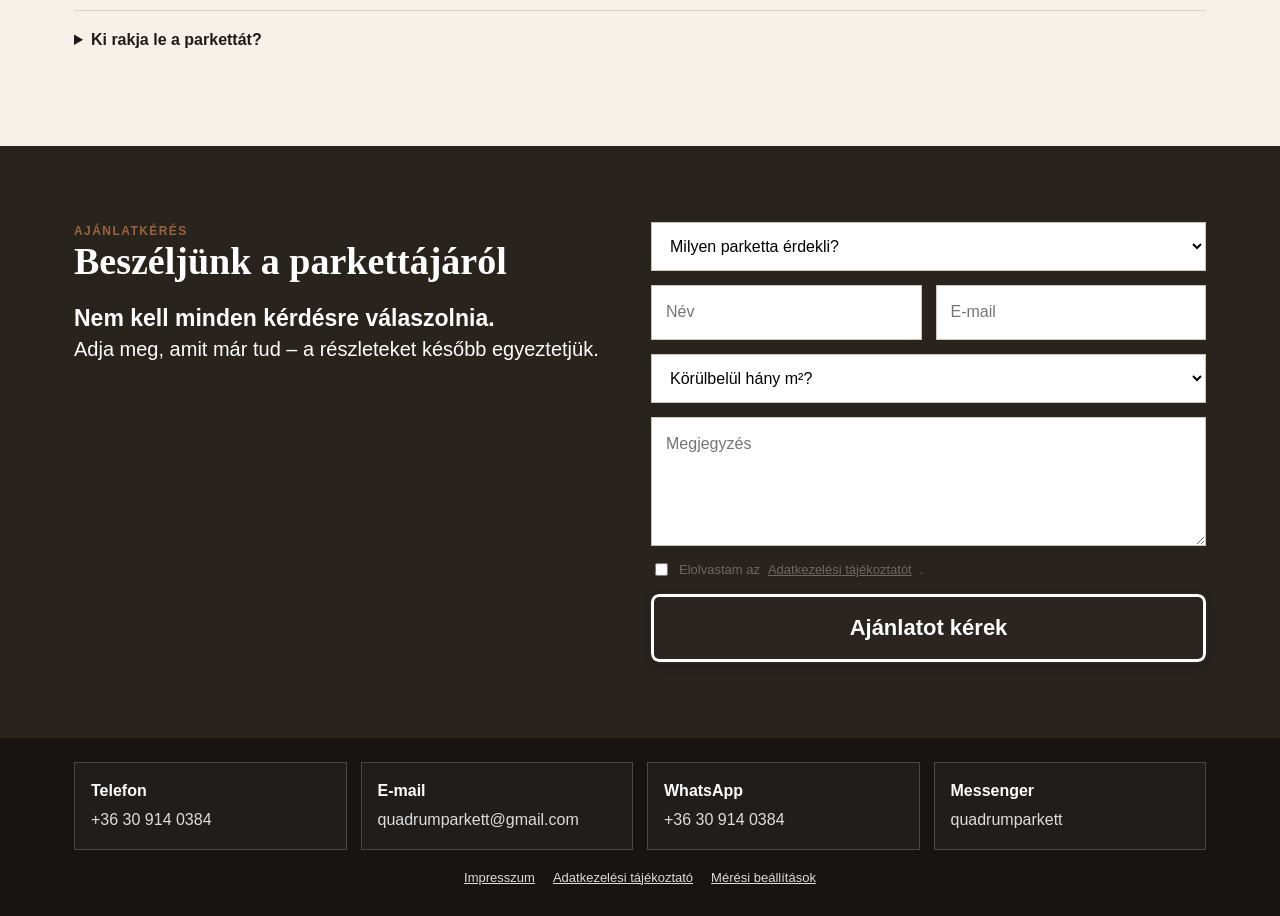
==== commit a1e14e6c: "Add English website and language navigation" ====
--- a/index.html
+++ b/index.html
@@ -1,5 +1,5 @@
-<!doctype html><html lang="hu"><head><meta charset="UTF-8"><meta name="viewport" content="width=device-width,initial-scale=1"><meta name="description" content="Valódi fa parketta közvetlenül a gyártótól. Svédpadló, Chevron és egyedi mintás táblaparketta akár saját rajz alapján."><link rel="canonical" href="https://quadrumparkett.com/"><link rel="alternate" hreflang="hu" href="https://quadrumparkett.com/"><link rel="alternate" hreflang="de" href="https://quadrumparkett.com/de/"><link rel="alternate" hreflang="x-default" href="https://quadrumparkett.com/"><title>Quadrum Parketta – közvetlenül a gyártótól</title><link rel="stylesheet" href="styles.css?v=20260922-de-1"><script src="analytics.js?v=20260922-de-1" defer></script><script src="gallery.js?v=20260922-de-1" defer></script></head><body>
-<header class="header"><div class="wrap nav"><a class="brand" href="#" aria-label="Quadrum Parketta"><span class="brand-main">QUADRUM</span><span class="brand-sub">PARKETT</span></a><nav class="navlinks"><a href="#parkettak">Parketták</a><a href="#tabla">Táblaparketta</a><a href="#referenciak">Referenciák</a><a href="#rolunk">Rólunk</a><a href="#tudnivalok">Tudnivalók</a><a href="#kapcsolat">Kapcsolat</a></nav><div class="header-actions"><a class="language-link" href="de/" lang="de" hreflang="de" aria-label="Deutsch">DE</a><a class="btn alt contact-btn" href="#kapcsolat">Kapcsolat</a></div></div></header>
+<!doctype html><html lang="hu"><head><meta charset="UTF-8"><meta name="viewport" content="width=device-width,initial-scale=1"><meta name="description" content="Valódi fa parketta közvetlenül a gyártótól. Svédpadló, Chevron és egyedi mintás táblaparketta akár saját rajz alapján."><link rel="canonical" href="https://quadrumparkett.com/"><link rel="alternate" hreflang="hu" href="https://quadrumparkett.com/"><link rel="alternate" hreflang="de" href="https://quadrumparkett.com/de/"><link rel="alternate" hreflang="en" href="https://quadrumparkett.com/en/"><link rel="alternate" hreflang="x-default" href="https://quadrumparkett.com/"><title>Quadrum Parketta – közvetlenül a gyártótól</title><link rel="stylesheet" href="styles.css?v=20260922-en-1"><script src="analytics.js?v=20260922-en-1" defer></script><script src="gallery.js?v=20260922-en-1" defer></script></head><body>
+<header class="header"><div class="wrap nav"><a class="brand" href="#" aria-label="Quadrum Parketta"><span class="brand-main">QUADRUM</span><span class="brand-sub">PARKETT</span></a><nav class="navlinks"><a href="#parkettak">Parketták</a><a href="#tabla">Táblaparketta</a><a href="#referenciak">Referenciák</a><a href="#rolunk">Rólunk</a><a href="#tudnivalok">Tudnivalók</a><a href="#kapcsolat">Kapcsolat</a></nav><div class="header-actions"><a class="language-link" href="en/" lang="en" hreflang="en" aria-label="English">EN</a><a class="language-link" href="de/" lang="de" hreflang="de" aria-label="Deutsch">DE</a><a class="btn alt contact-btn" href="#kapcsolat">Kapcsolat</a></div></div></header>
 <main>
 <section class="hero"><div class="wrap hero-grid"><div><div class="eyebrow">30 év parkettagyártási tapasztalat</div><h1>Valódi fa parketta közvetlenül a gyártótól</h1><p class="lead">Svédpadló, Chevron és egyedi mintás táblaparketta saját gyártásból. Egyedi méret, saját ötlet vagy rajz alapján is.</p><div class="starting-price"><span class="starting-price-label">Valódi fa parketta:</span><strong>9 900 Ft + ÁFA/m²-től</strong></div><p class="note">Nettó induló ár, felületkezelés nélkül.</p><div class="actions"><a class="btn" href="#parkettak">Megnézem a parkettákat</a><a class="btn alt" href="#ajanlat">Elmondom, milyen parkettát szeretnék</a></div></div><img class="photo-img hero-photo" src="images/hero-selected.webp" alt="Quadrum Parketta referencia"></div></section>
 <section id="parkettak" class="section"><div class="wrap"><div class="center"><div class="eyebrow">Válasszon parkettát</div><h2>Három irány. Egyedi gyártási szabadság.</h2></div><div class="grid3">
@@ -13,10 +13,10 @@
 <section class="section tint"><div class="wrap"><div class="center"><div class="eyebrow">Fa karaktere</div><h2>Válassza ki az alapanyag megjelenését</h2></div><div class="grid4"><div class="card"><img src="images/fa-karakter-natur.jpg" alt="Natúr faanyag felülete" loading="lazy" style="display:block;width:100%;aspect-ratio:1/1;object-fit:cover;object-position:center;margin:0 0 20px"><h3>Natúr</h3><p>Válogatott, szinte göcsmentes.</p></div><div class="card"><img src="images/fa-karakter-rusztikus.jpg" alt="Rusztikus faanyag felülete" loading="lazy" style="display:block;width:100%;aspect-ratio:1/1;object-fit:cover;object-position:center;margin:0 0 20px"><h3>Rusztikus</h3><p>Karakteresebb fa, látható göcsökkel.</p></div><div class="card"><img src="images/fa-karakter-csikos.jpg" alt="Csíkos faanyag felülete" loading="lazy" style="display:block;width:100%;aspect-ratio:1/1;object-fit:cover;object-position:center;margin:0 0 20px"><h3>Csíkos</h3><p>Szíjácsot is tartalmazó, változatos rajzolat.</p></div><div class="card"><img src="images/fa-karakter-moire.jpg" alt="Moiré faanyag felülete" loading="lazy" style="display:block;width:100%;aspect-ratio:1/1;object-fit:cover;object-position:center;margin:0 0 20px"><h3>Moiré</h3><p>Különleges, újrafűrészelt lamellákból kialakuló faanyag.</p></div></div></div></section>
 <section id="tudnivalok" class="section"><div class="wrap grid2"><div><div class="eyebrow">Felület</div><h2>A felületet is Ön választja</h2><p><strong>Olajozás · Lakkozás · Strukturált kefélés · Kézi gyalulás</strong></p><p>A helyszíni felületkezelést azért javasoljuk, mert így a végleges szín és felület a helyiség saját fényviszonyaihoz és környezetéhez igazítható. Emellett a szállítás, a lerakás és az azt követő munkák során esetlegesen keletkező kisebb sérülések is szebben javíthatók. A parketta természetesen készre, felületkezelve is rendelhető.</p></div><div class="steps"><div class="eyebrow">Folyamat</div><h2>Az elképzeléstől a kész parkettáig</h2><div class="step"><h3>Kiválasztás és egyeztetés</h3><p>Termék, minta, fafaj, válogatás, méret és mennyiség.</p></div><div class="step"><h3>Minta és ajánlat</h3><p>Műszaki részletek és végleges ajánlat.</p></div><div class="step"><h3>Megrendelés</h3><p>50% előleg.</p></div><div class="step"><h3>Gyártás</h3><p>Jellemzően 30–60 nap.</p></div><div class="step"><h3>Átvétel</h3><p>Megegyezés szerint az üzemben vagy a megrendelő által megadott helyen. A fennmaradó 50% átvételkor fizetendő.</p></div></div></div></section>
 <section class="section tint faq"><div class="wrap"><div class="center"><div class="eyebrow">GYIK</div><h2>Gyakori kérdések</h2></div><details><summary>Használható padlófűtéshez?</summary><p>Igen. A 2 és 3 rétegű parketta egyaránt alkalmas padlófűtéshez.</p></details><details><summary>Mennyi a gyártási idő?</summary><p>Jellemzően 30–60 nap, a választott terméktől és mintától függően.</p></details><details><summary>Milyen fafajból készülhet?</summary><p>Alapként tölgy és kőris, de különleges, kereskedelmi forgalomban beszerezhető és műszakilag megfelelő fafajból is tudunk fedőlamellát gyártani.</p></details><details><summary>Milyen méretben rendelhető?</summary><div class="size-table">
-<div class="size-row"><strong>2 rétegű svédpadló</strong><span>Szélesség: 120–140 mm</span><span>Hossz: 500–1200 mm</span></div>
-<div class="size-row"><strong>3 rétegű svédpadló</strong><span>Szélesség: 120–250 mm</span><span>Hossz: 400–2400 mm, maximum 2800 mm</span></div>
-<div class="size-row"><strong>Chevron</strong><span>Alapméret: 120×600 és 120×1200 mm</span><span>Egyedi méretben is rendelhető</span></div>
-<div class="size-row"><strong>Táblaparketta</strong><span>Alapméret: 500×500 és 600×600 mm</span><span>Egyedileg: akár 1100×1100 mm, és akár téglalap alakban is rendelhető</span></div>
+<div class="size-row"><strong>2 rétegű svédpadló</strong> <span>Szélesség: 120–140 mm</span> <span>Hossz: 500–1200 mm</span></div>
+<div class="size-row"><strong>3 rétegű svédpadló</strong> <span>Szélesség: 120–250 mm</span> <span>Hossz: 400–2400 mm, maximum 2800 mm</span></div>
+<div class="size-row"><strong>Chevron</strong> <span>Alapméret: 120×600 és 120×1200 mm</span> <span>Egyedi méretben is rendelhető</span></div>
+<div class="size-row"><strong>Táblaparketta</strong> <span>Alapméret: 500×500 és 600×600 mm</span> <span>Egyedileg: akár 1100×1100 mm, és akár téglalap alakban is rendelhető</span></div>
 </div></details><details><summary>Hogyan történik a szállítás?</summary><p>A szállítást igény esetén külső fuvarozó partnerrel meg tudjuk szervezni, de a parketta saját szállítással is átvehető.</p></details><details><summary>Ki rakja le a parkettát?</summary><p>Igény esetén parkettás szakembert tudunk ajánlani.</p></details></div></section>
 <section id="ajanlat" class="section contact"><div class="wrap"><div id="form-success" class="form-success" hidden><strong>Köszönjük az ajánlatkérést.</strong><br>Az üzenetet elküldtük. Hamarosan felvesszük Önnel a kapcsolatot.</div></div><div class="wrap grid2"><div><div class="eyebrow">Ajánlatkérés</div><h2>Beszéljünk a parkettájáról</h2><p class="quote-note"><strong>Nem kell minden kérdésre válaszolnia.</strong><br>Adja meg, amit már tud – a részleteket később egyeztetjük.</p></div><form class="form" action="https://formsubmit.co/quadrumparkett@gmail.com" method="POST">
 <input type="hidden" name="_subject" value="Új Quadrum Parketta ajánlatkérés">
--- a/styles.css
+++ b/styles.css
@@ -5,23 +5,23 @@
 @media(min-width:851px){.photo-img{height:330px}.photo-img.hero-photo{height:360px}.photo-img.small{height:180px}}
 
 /* Mobile square images for table parquet cards only */
-@media(max-width:850px){#tabla .photo-img.small{height:auto;aspect-ratio:1/1;object-fit:cover}}
+@media(max-width:850px){#tabla .photo-img.small,#tafelparkett .photo-img.small,#panel-parquet .photo-img.small{height:auto;aspect-ratio:1/1;object-fit:cover}}
 
 /* Square table parquet images on desktop too */
-@media(min-width:851px){#tabla .photo-img.small{height:auto;aspect-ratio:1/1;object-fit:cover}}
+@media(min-width:851px){#tabla .photo-img.small,#tafelparkett .photo-img.small,#panel-parquet .photo-img.small{height:auto;aspect-ratio:1/1;object-fit:cover}}
 
 /* Force table parquet cards to true square dimensions at every viewport */
-#tabla .card .photo-img.small{width:calc(100% + 44px);height:auto!important;aspect-ratio:1 / 1!important;object-fit:cover;}
+#tabla .card .photo-img.small,#tafelparkett .card .photo-img.small,#panel-parquet .card .photo-img.small{width:calc(100% + 44px);height:auto!important;aspect-ratio:1 / 1!important;object-fit:cover;}
 
 /* True square image frame for table parquet cards */
-#tabla .square-photo{width:calc(100% + 44px);aspect-ratio:1/1;overflow:hidden;margin:-22px -22px 20px;border:1px solid var(--line);}
-#tabla .square-photo img{width:100%;height:100%;display:block;object-fit:cover;}
+#tabla .square-photo,#tafelparkett .square-photo,#panel-parquet .square-photo{width:calc(100% + 44px);aspect-ratio:1/1;overflow:hidden;margin:-22px -22px 20px;border:1px solid var(--line);}
+#tabla .square-photo img,#tafelparkett .square-photo img,#panel-parquet .square-photo img{width:100%;height:100%;display:block;object-fit:cover;}
 
 /* Desktop table parquet: keep all 3 square photos inside their cards */
 @media(min-width:851px){
-  #tabla .grid3 > .card{min-width:0;}
-  #tabla .square-photo{width:100%;margin:0 0 20px;aspect-ratio:1/1;overflow:hidden;}
-  #tabla .square-photo img{width:100%;height:100%;object-fit:cover;}
+  #tabla .grid3 > .card,#tafelparkett .grid3 > .card,#panel-parquet .grid3 > .card{min-width:0;}
+  #tabla .square-photo,#tafelparkett .square-photo,#panel-parquet .square-photo{width:100%;margin:0 0 20px;aspect-ratio:1/1;overflow:hidden;}
+  #tabla .square-photo img,#tafelparkett .square-photo img,#panel-parquet .square-photo img{width:100%;height:100%;object-fit:cover;}
 }
 
 /* Quote form reassurance */
@@ -227,8 +227,8 @@
 }
 
 /* Square Deg Natur photo in the parquet chooser */
-#parkettak .square-photo{width:100%;aspect-ratio:1 / 1;overflow:hidden;margin:0 0 20px;background:#fff;}
-#parkettak .square-photo img{display:block;width:100%;height:100%;object-fit:contain;}
+#parkettak .square-photo,#parkett .square-photo,#parquet .square-photo{width:100%;aspect-ratio:1 / 1;overflow:hidden;margin:0 0 20px;background:#fff;}
+#parkettak .square-photo img,#parkett .square-photo img,#parquet .square-photo img{display:block;width:100%;height:100%;object-fit:contain;}
 
 
 /* Persistent mobile quote action */
